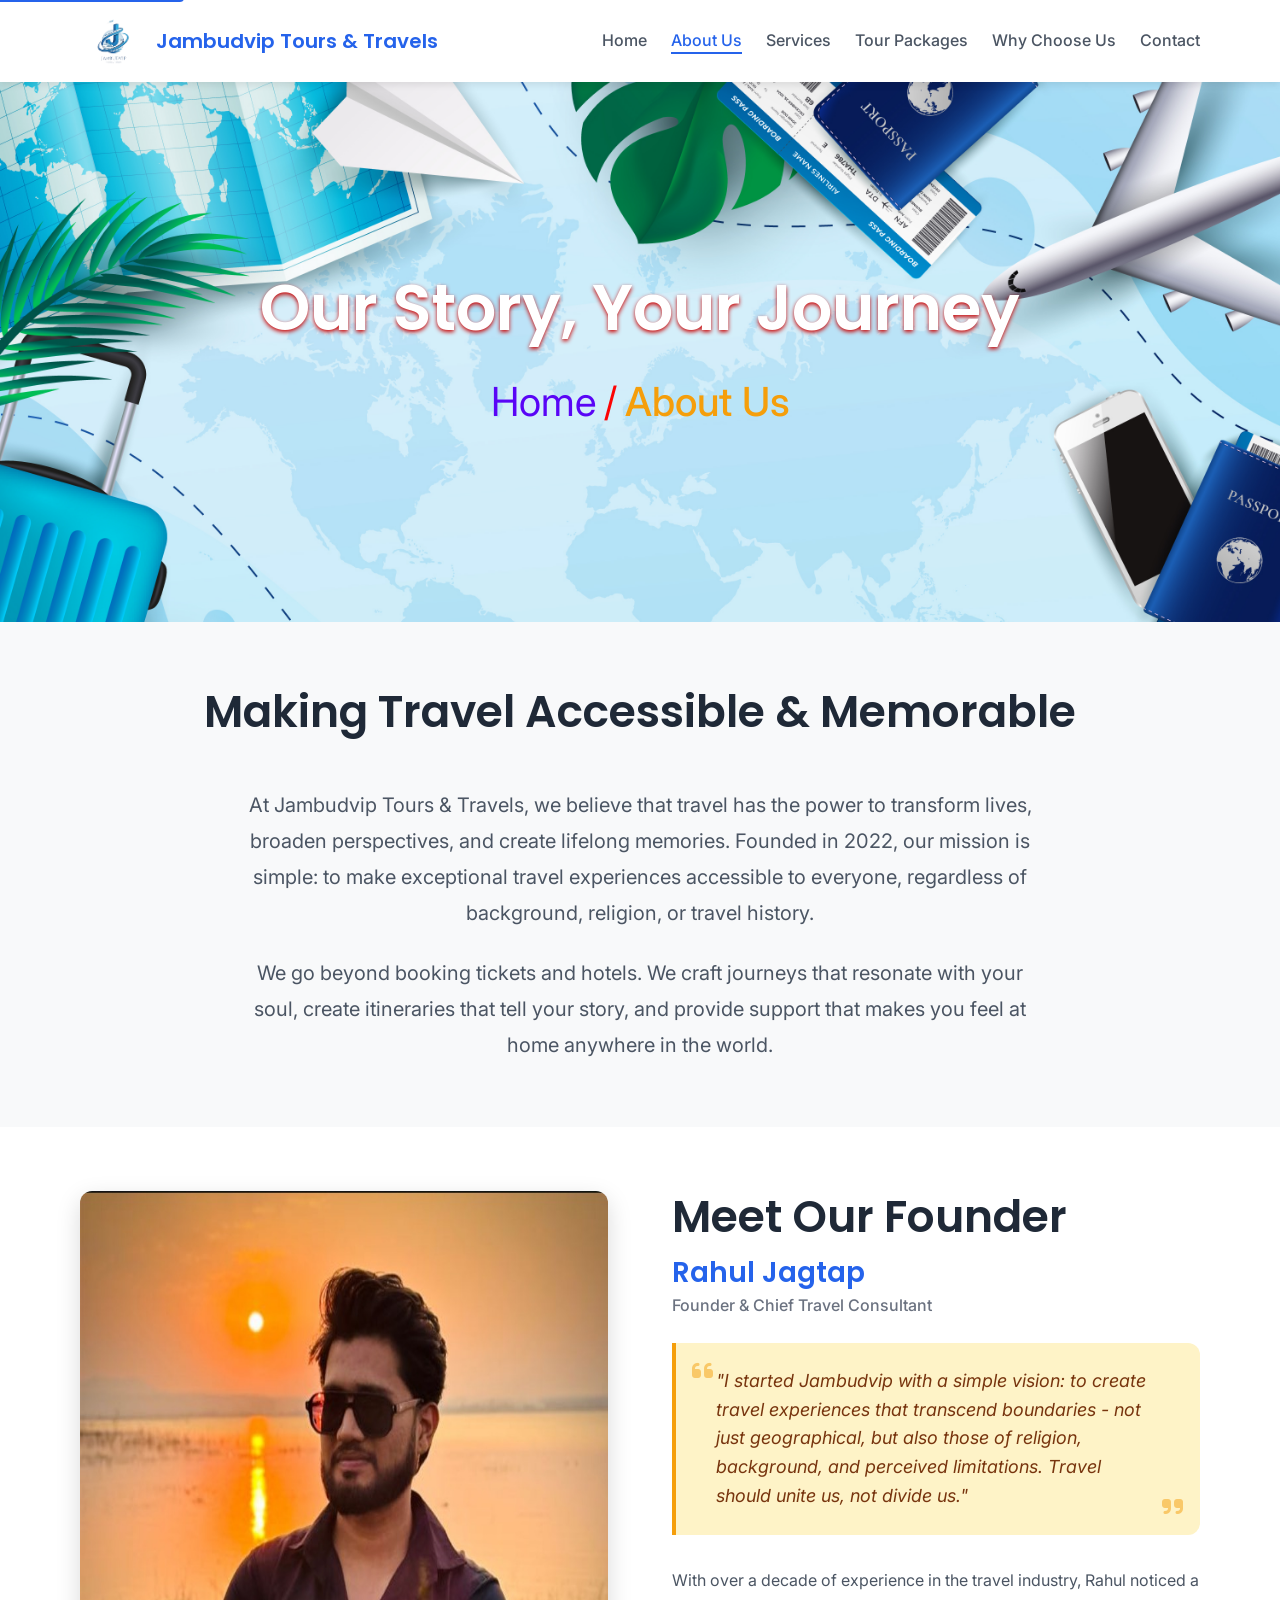
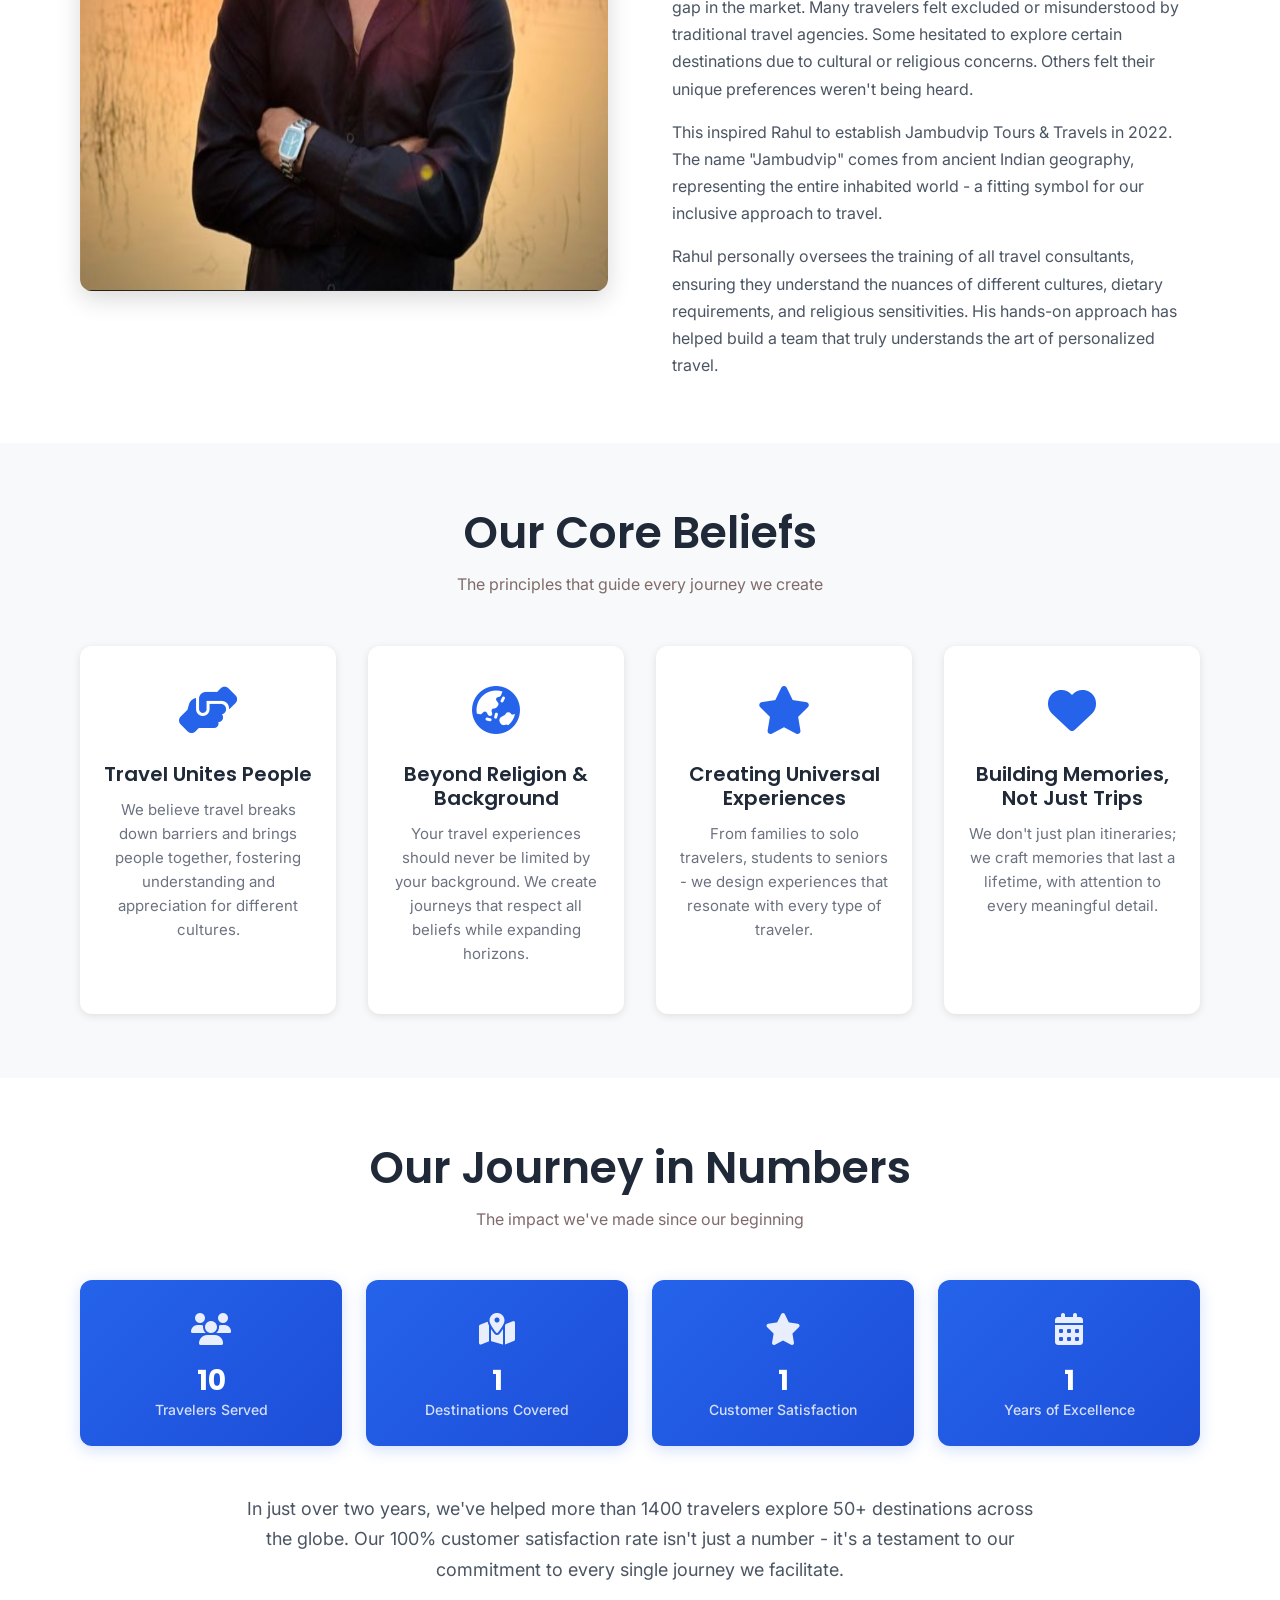
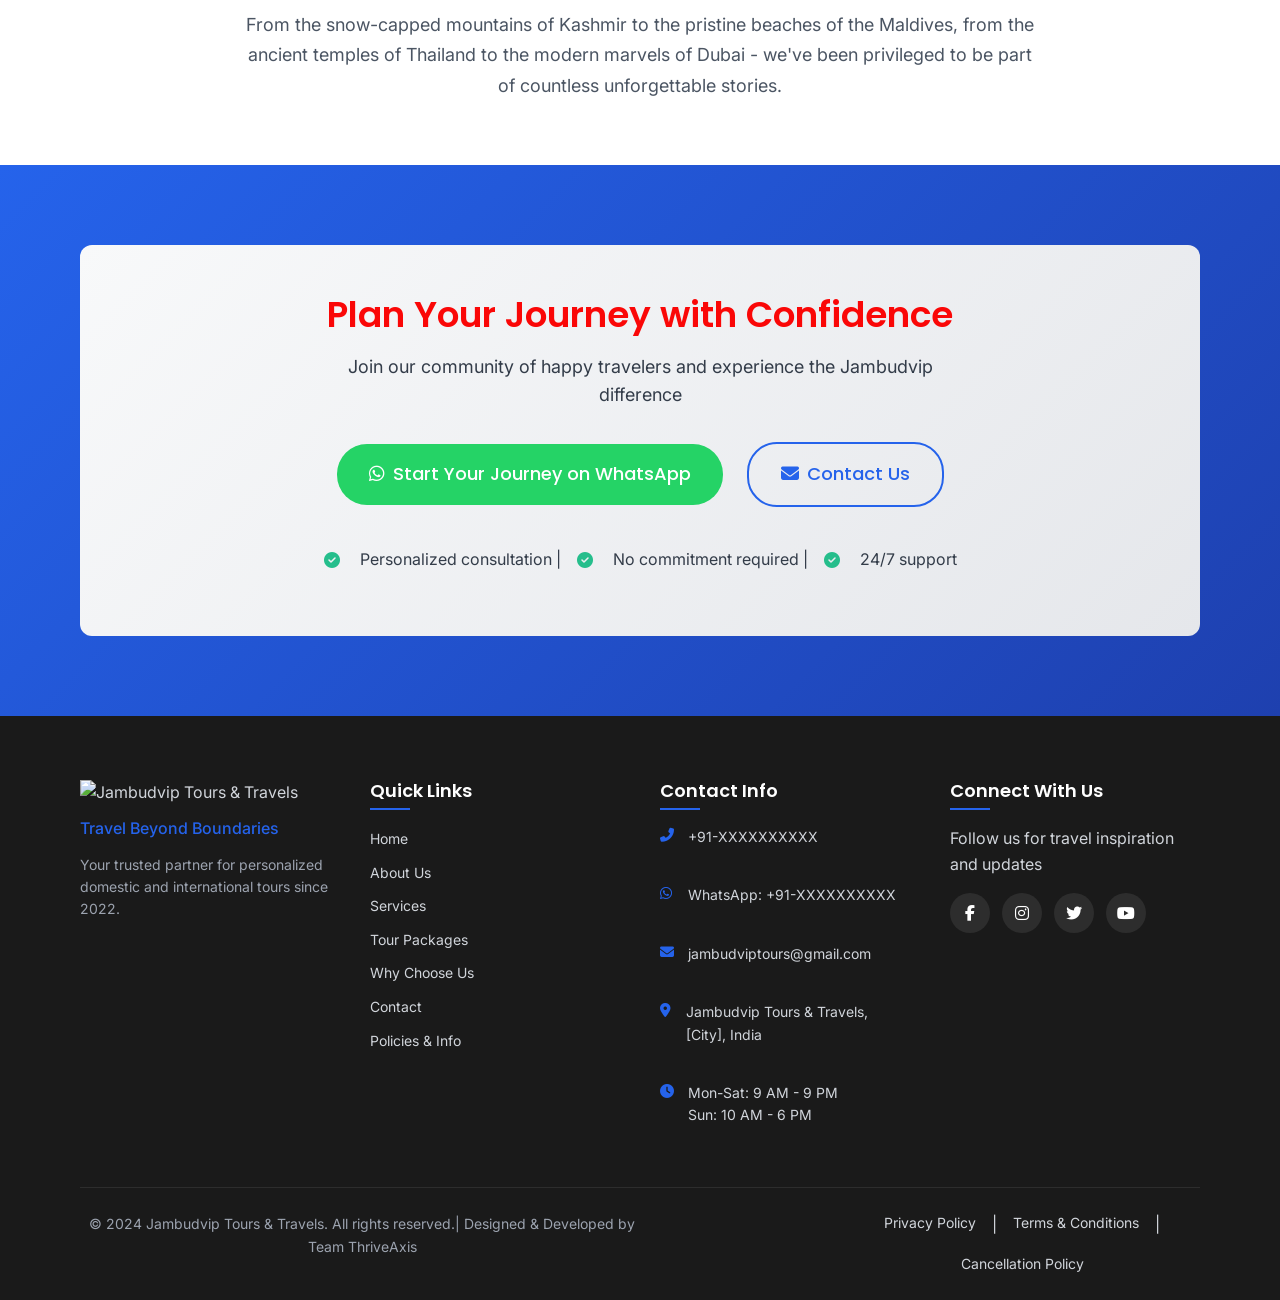
==== about.html @ f3b2ef63 "initial commit" ====
<!DOCTYPE html>
<html lang="en">
<head>
    <meta charset="UTF-8">
    <meta name="viewport" content="width=device-width, initial-scale=1.0">
    <title>About Us | Jambudvip Tours & Travels - Our Story, Your Journey</title>
    <meta name="description" content="Discover our journey since 2022. Founded by Rahul Jagtap with a vision for inclusive travel that goes beyond religion and background. 1400+ happy travelers served.">
    
    <!-- Favicon using your logo -->
    <link rel="icon" type="image/png" href="assets/jb logo bg removed.png">
    <link rel="apple-touch-icon" href="assets/jb logo bg removed.png">
    <meta name="theme-color" content="#2563EB">


    <!-- Google Fonts -->
    <link rel="preconnect" href="https://fonts.googleapis.com">
    <link rel="preconnect" href="https://fonts.gstatic.com" crossorigin>
    <link href="https://fonts.googleapis.com/css2?family=Poppins:wght@400;500;600;700&family=Inter:wght@300;400;500&display=swap" rel="stylesheet">
    
    <!-- Font Awesome Icons -->
    <link rel="stylesheet" href="https://cdnjs.cloudflare.com/ajax/libs/font-awesome/6.4.0/css/all.min.css">
    
    <!-- CSS Files -->
    <link rel="stylesheet" href="css/main.css">
    <link rel="stylesheet" href="css/responsive.css">
    
    <!-- Schema Markup -->
    <script type="application/ld+json">
    {
        "@context": "https://schema.org",
        "@type": "AboutPage",
        "name": "About Jambudvip Tours & Travels",
        "description": "Our story of creating inclusive travel experiences since 2022",
        "publisher": {
            "@type": "TravelAgency",
            "name": "Jambudvip Tours & Travels",
            "founder": {
                "@type": "Person",
                "name": "Rahul Jagtap"
            },
            "foundingDate": "2022",
            "numberOfEmployees": {
                "@type": "QuantitativeValue",
                "value": "10"
            }
        }
    }
    </script>
</head>
<body>
    <!-- Skip to Content for Accessibility -->
    <a href="#main-content" class="skip-link">Skip to main content</a>
    
    <!-- Sticky WhatsApp Button (Mobile Only) -->
    <a href="https://wa.me/91462 86094?text=Hi%2C%20I%20want%20to%20plan%20a%20tour" 
       class="sticky-whatsapp-btn" 
       target="_blank" 
       aria-label="Contact us on WhatsApp">
        <i class="fab fa-whatsapp"></i>
    </a>
    
    <!-- Header Component -->
    <header class="main-header" id="main-header">
        <div class="container">
            <div class="header-content">
                <!-- Logo -->
                <div class="logo">
                    <a href="index.html" aria-label="Jambudvip Tours & Travels Home">
                        <img src="assets/jb logo bg removed.png" 
                       alt="Jambudvip Tours & Travels"
                       class="logo-img">
                       <h1 class="logo-text">Jambudvip Tours & Travels</h1>
                    </a>
                </div>
                
                <!-- Desktop Navigation -->
                <nav class="desktop-nav" aria-label="Main Navigation">
                    <ul class="nav-list">
                        <li><a href="index.html">Home</a></li>
                        <li><a href="about.html" class="active">About Us</a></li>
                        <li><a href="services.html">Services</a></li>
                        <li><a href="packages.html">Tour Packages</a></li>
                        <li><a href="why-us.html">Why Choose Us</a></li>
                        <li><a href="contact.html">Contact</a></li>
                    </ul>
                </nav>
                
                <!-- Mobile Menu Button -->
                <button class="mobile-menu-btn" id="mobileMenuBtn" aria-label="Toggle mobile menu" aria-expanded="false">
                    <span class="menu-icon"></span>
                    <span class="menu-icon"></span>
                    <span class="menu-icon"></span>
                </button>
            </div>
        </div>
        
        <!-- Mobile Navigation Menu -->
        <nav class="mobile-nav" id="mobileNav" aria-label="Mobile Navigation">
            <ul class="mobile-nav-list">
                <li><a href="index.html">Home</a></li>
                <li><a href="about.html" class="active">About Us</a></li>
                <li><a href="services.html">Services</a></li>
                <li><a href="packages.html">Tour Packages</a></li>
                <li><a href="why-us.html">Why Choose Us</a></li>
                <li><a href="contact.html">Contact</a></li>
                <li><a href="policies.html">Policies</a></li>
            </ul>
        </nav>
    </header>

    <main id="main-content">
        <!-- 1. Hero Banner -->
        <section class="page-hero" aria-labelledby="page-hero-heading">
            <div class="hero-background">
                <img src="assets/6345959.jpg" 
                     alt="Travel planning scene with map, passport, coffee, and hands" 
                     loading="lazy">
                <div class="hero-overlay"></div>
            </div>
            <div class="container">
                <div class="page-hero-content">
                    <h1 id="page-hero-heading" class="page-hero-heading">Our Story, Your Journey</h1>
                    
                    <!-- Breadcrumb Navigation -->
                    <nav class="breadcrumb" aria-label="Breadcrumb">
                        <ol class="breadcrumb-list">
                            <li class="breadcrumb-item">
                                <a href="index.html">Home</a>
                            </li>
                            <li class="breadcrumb-item" aria-current="page">
                                About Us
                            </li>
                        </ol>
                    </nav>
                </div>
            </div>
        </section>

        <!-- 2. Brand Introduction -->
        <section class="brand-intro" aria-labelledby="brand-intro-heading">
            <div class="container">
                <div class="section-header">
                    <h2 id="brand-intro-heading" class="section-title">Making Travel Accessible & Memorable</h2>
                </div>
                
                <div class="brand-intro-content">
                    <p class="intro-text">
                        At Jambudvip Tours & Travels, we believe that travel has the power to transform lives, 
                        broaden perspectives, and create lifelong memories. Founded in 2022, our mission is simple: 
                        to make exceptional travel experiences accessible to everyone, regardless of background, 
                        religion, or travel history.
                    </p>
                    
                    <p class="intro-text">
                        We go beyond booking tickets and hotels. We craft journeys that resonate with your 
                        soul, create itineraries that tell your story, and provide support that makes you 
                        feel at home anywhere in the world.
                    </p>
                </div>
            </div>
        </section>

        <!-- 3. Founder Story -->
        <section class="founder-story" aria-labelledby="founder-heading">
            <div class="container">
                <div class="founder-content">
                    <div class="founder-image">
                        <img src="assets/founder.jpeg" 
                             alt="Rahul Jagtap, Founder of Jambudvip Tours & Travels" 
                             loading="lazy">
                    </div>
                    
                    <div class="founder-details">
                        <h2 id="founder-heading" class="section-title">Meet Our Founder</h2>
                        <h3 class="founder-name">Rahul Jagtap</h3>
                        <p class="founder-role">Founder & Chief Travel Consultant</p>
                        
                        <div class="founder-quote">
                            <i class="fas fa-quote-left quote-icon"></i>
                            <blockquote class="quote-text">
                                "I started Jambudvip with a simple vision: to create travel experiences that 
                                transcend boundaries - not just geographical, but also those of religion, 
                                background, and perceived limitations. Travel should unite us, not divide us."
                            </blockquote>
                            <i class="fas fa-quote-right quote-icon"></i>
                        </div>
                        
                        <div class="founder-bio">
                            <p>
                                With over a decade of experience in the travel industry, Rahul noticed a gap 
                                in the market. Many travelers felt excluded or misunderstood by traditional 
                                travel agencies. Some hesitated to explore certain destinations due to cultural 
                                or religious concerns. Others felt their unique preferences weren't being heard.
                            </p>
                            
                            <p>
                                This inspired Rahul to establish Jambudvip Tours & Travels in 2022. The name 
                                "Jambudvip" comes from ancient Indian geography, representing the entire 
                                inhabited world - a fitting symbol for our inclusive approach to travel.
                            </p>
                            
                            <p>
                                Rahul personally oversees the training of all travel consultants, ensuring 
                                they understand the nuances of different cultures, dietary requirements, 
                                and religious sensitivities. His hands-on approach has helped build a team 
                                that truly understands the art of personalized travel.
                            </p>
                        </div>
                    </div>
                </div>
            </div>
        </section>

        <!-- 4. Our Belief -->
        <section class="our-belief" aria-labelledby="belief-heading">
            <div class="container">
                <div class="section-header">
                    <h2 id="belief-heading" class="section-title">Our Core Beliefs</h2>
                    <p class="section-subtitle">The principles that guide every journey we create</p>
                </div>
                
                <div class="belief-grid">
                    <!-- Belief 1 -->
                    <div class="belief-card">
                        <div class="belief-icon">
                            <i class="fas fa-hands-helping"></i>
                        </div>
                        <h3 class="belief-title">Travel Unites People</h3>
                        <p class="belief-desc">
                            We believe travel breaks down barriers and brings people together, 
                            fostering understanding and appreciation for different cultures.
                        </p>
                    </div>
                    
                    <!-- Belief 2 -->
                    <div class="belief-card">
                        <div class="belief-icon">
                            <i class="fas fa-globe-asia"></i>
                        </div>
                        <h3 class="belief-title">Beyond Religion & Background</h3>
                        <p class="belief-desc">
                            Your travel experiences should never be limited by your background. 
                            We create journeys that respect all beliefs while expanding horizons.
                        </p>
                    </div>
                    
                    <!-- Belief 3 -->
                    <div class="belief-card">
                        <div class="belief-icon">
                            <i class="fas fa-star"></i>
                        </div>
                        <h3 class="belief-title">Creating Universal Experiences</h3>
                        <p class="belief-desc">
                            From families to solo travelers, students to seniors - we design 
                            experiences that resonate with every type of traveler.
                        </p>
                    </div>
                    
                    <!-- Belief 4 -->
                    <div class="belief-card">
                        <div class="belief-icon">
                            <i class="fas fa-heart"></i>
                        </div>
                        <h3 class="belief-title">Building Memories, Not Just Trips</h3>
                        <p class="belief-desc">
                            We don't just plan itineraries; we craft memories that last a lifetime, 
                            with attention to every meaningful detail.
                        </p>
                    </div>
                </div>
            </div>
        </section>

        <!-- 5. Our Experience -->
        <section class="our-experience" aria-labelledby="experience-heading">
            <div class="container">
                <div class="section-header">
                    <h2 id="experience-heading" class="section-title">Our Journey in Numbers</h2>
                    <p class="section-subtitle">The impact we've made since our beginning</p>
                </div>
                
                <div class="experience-stats">
                    <!-- Stat 1 -->
                    <div class="stat-card">
                        <div class="stat-icon">
                            <i class="fas fa-users"></i>
                        </div>
                        <div class="stat-content">
                            <div class="stat-number" data-target="1400">0</div>
                            <div class="stat-label">Travelers Served</div>
                        </div>
                    </div>
                    
                    <!-- Stat 2 -->
                    <div class="stat-card">
                        <div class="stat-icon">
                            <i class="fas fa-map-marked-alt"></i>
                        </div>
                        <div class="stat-content">
                            <div class="stat-number" data-target="50">0</div>
                            <div class="stat-label">Destinations Covered</div>
                        </div>
                    </div>
                    
                    <!-- Stat 3 -->
                    <div class="stat-card">
                        <div class="stat-icon">
                            <i class="fas fa-star"></i>
                        </div>
                        <div class="stat-content">
                            <div class="stat-number" data-target="100">0</div>
                            <div class="stat-label">Customer Satisfaction</div>
                        </div>
                    </div>
                    
                    <!-- Stat 4 -->
                    <div class="stat-card">
                        <div class="stat-icon">
                            <i class="fas fa-calendar-alt"></i>
                        </div>
                        <div class="stat-content">
                            <div class="stat-number" data-target="4">0</div>
                            <div class="stat-label">Years of Excellence</div>
                        </div>
                    </div>
                </div>
                
                <div class="experience-details">
                    <p>
                        In just over two years, we've helped more than 1400 travelers explore 50+ destinations 
                        across the globe. Our 100% customer satisfaction rate isn't just a number - it's a 
                        testament to our commitment to every single journey we facilitate.
                    </p>
                    
                    <p>
                        From the snow-capped mountains of Kashmir to the pristine beaches of the Maldives, 
                        from the ancient temples of Thailand to the modern marvels of Dubai - we've been 
                        privileged to be part of countless unforgettable stories.
                    </p>
                </div>
            </div>
        </section>

        <!-- 6. CTA Section -->
        <section class="about-cta" aria-labelledby="cta-heading">
            <div class="container">
                <div class="cta-content">
                    <h2 id="cta-heading" class="cta-title">Plan Your Journey with Confidence</h2>
                    <p class="cta-subtitle">
                        Join our community of happy travelers and experience the Jambudvip difference
                    </p>
                    
                    <div class="cta-actions">
                        <a href="https://wa.me/91462 86094?text=Hi%2C%20I%20read%20your%20story%20and%20want%20to%20plan%20a%20journey%20with%20you" 
                           class="btn btn-primary btn-whatsapp btn-large" 
                           target="_blank">
                            <i class="fab fa-whatsapp"></i> Start Your Journey on WhatsApp
                        </a>
                        
                        <a href="contact.html" class="btn btn-secondary btn-large">
                            <i class="fas fa-envelope"></i> Contact Us
                        </a>
                    </div>
                    
                    <p class="cta-note">
                        <i class="fas fa-check-circle"></i> Personalized consultation | 
                        <i class="fas fa-check-circle"></i> No commitment required | 
                        <i class="fas fa-check-circle"></i> 24/7 support
                    </p>
                </div>
            </div>
        </section>
    </main>

    <!-- Footer Component -->
    <footer class="main-footer" aria-label="Site footer">
        <div class="container">
            <div class="footer-content">
                <!-- Column 1: Logo & Tagline -->
               <div class="footer-col footer-about">
                    <img src="assets/Group 491.png" 
                    alt="Jambudvip Tours & Travels" 
                    class="footer-logo-img">
                    <p class="footer-tagline">Travel Beyond Boundaries</p>
                    <p class="footer-desc">Your trusted partner for personalized domestic and international tours since 2022.</p>
                </div>
                
                <!-- Column 2: Quick Links -->
                <div class="footer-col footer-links">
                    <h3 class="footer-heading">Quick Links</h3>
                    <ul class="footer-nav">
                        <li><a href="index.html">Home</a></li>
                        <li><a href="about.html">About Us</a></li>
                        <li><a href="services.html">Services</a></li>
                        <li><a href="packages.html">Tour Packages</a></li>
                        <li><a href="why-us.html">Why Choose Us</a></li>
                        <li><a href="contact.html">Contact</a></li>
                        <li><a href="policies.html">Policies & Info</a></li>
                    </ul>
                </div>
                
                <!-- Column 3: Contact Info -->
                <div class="footer-col footer-contact">
                    <h3 class="footer-heading">Contact Info</h3>
                    <ul class="contact-info">
                        <li>
                            <i class="fas fa-phone-alt contact-icon"></i>
                            <a href="tel:+91-XXXXXXXXXX">+91-XXXXXXXXXX</a>
                        </li>
                        <li>
                            <i class="fab fa-whatsapp contact-icon"></i>
                            <a href="https://wa.me/91462 86094" target="_blank">WhatsApp: +91-XXXXXXXXXX</a>
                        </li>
                        <li>
                            <i class="fas fa-envelope contact-icon"></i>
                            <a href="mailto:jambudviptours@gmail.com">jambudviptours@gmail.com</a>
                        </li>
                        <li>
                            <i class="fas fa-map-marker-alt contact-icon"></i>
                            <span>Jambudvip Tours & Travels, [City], India</span>
                        </li>
                        <li>
                            <i class="fas fa-clock contact-icon"></i>
                            <span>Mon-Sat: 9 AM - 9 PM<br>Sun: 10 AM - 6 PM</span>
                        </li>
                    </ul>
                </div>
                
                <!-- Column 4: Social Media -->
                <div class="footer-col footer-social">
                    <h3 class="footer-heading">Connect With Us</h3>
                    <p class="social-desc">Follow us for travel inspiration and updates</p>
                    <div class="social-icons">
                        <a href="#" class="social-icon" aria-label="Facebook">
                            <i class="fab fa-facebook-f"></i>
                        </a>
                        <a href="#" class="social-icon" aria-label="Instagram">
                            <i class="fab fa-instagram"></i>
                        </a>
                        <a href="#" class="social-icon" aria-label="Twitter">
                            <i class="fab fa-twitter"></i>
                        </a>
                        <a href="#" class="social-icon" aria-label="YouTube">
                            <i class="fab fa-youtube"></i>
                        </a>
                    </div>
                </div>
            </div>
            
            <div class="footer-bottom">
                <div class="footer-bottom-content">
                    <p class="copyright">&copy; 2024 Jambudvip Tours & Travels. All rights reserved.| Designed & Developed by Team ThriveAxis</p>
                    <div class="footer-legal">
                        <a href="policies.html">Privacy Policy</a> | 
                        <a href="policies.html">Terms & Conditions</a> | 
                        <a href="policies.html">Cancellation Policy</a>
                    </div>
                </div>
            </div>
        </div>
    </footer>

    <!-- JavaScript Files -->
    <script src="js/components.js"></script>
    <script src="js/main.js"></script>
    
    <!-- Inline JavaScript for About Page Specific Features -->
    <script>
        // Animated Counter for Experience Section
        document.addEventListener('DOMContentLoaded', function() {
            // Initialize counters
            const counters = document.querySelectorAll('.stat-number');
            const speed = 200; // Lower is faster
            
            const animateCounter = (counter) => {
                const target = parseInt(counter.getAttribute('data-target'));
                const count = +counter.innerText;
                const increment = target / speed;
                
                if (count < target) {
                    counter.innerText = Math.ceil(count + increment);
                    setTimeout(() => animateCounter(counter), 10);
                } else {
                    // Add plus sign for certain counters
                    if (counter.getAttribute('data-target') === '1400' || 
                        counter.getAttribute('data-target') === '50') {
                        counter.innerText = target + '+';
                    } else if (counter.getAttribute('data-target') === '100') {
                        counter.innerText = target + '%';
                    } else if (counter.getAttribute('data-target') === '2') {
                        counter.innerText = target + '+';
                    }
                }
            };
            
            // Intersection Observer for counter animation
            const observer = new IntersectionObserver((entries) => {
                entries.forEach(entry => {
                    if (entry.isIntersecting) {
                        counters.forEach(counter => {
                            animateCounter(counter);
                        });
                        observer.disconnect(); // Stop observing after animation
                    }
                });
            }, { threshold: 0.5 });
            
            // Observe the experience section
            const experienceSection = document.querySelector('.our-experience');
            if (experienceSection) {
                observer.observe(experienceSection);
            }
            
            // Mobile Menu Toggle (same as index.html)
            const mobileMenuBtn = document.getElementById('mobileMenuBtn');
            const mobileNav = document.getElementById('mobileNav');
            const header = document.getElementById('main-header');
            
            if (mobileMenuBtn && mobileNav) {
                mobileMenuBtn.addEventListener('click', function() {
                    const isExpanded = this.getAttribute('aria-expanded') === 'true';
                    this.setAttribute('aria-expanded', !isExpanded);
                    mobileNav.classList.toggle('active');
                    document.body.classList.toggle('no-scroll');
                });
                
                // Close menu when clicking outside
                document.addEventListener('click', function(event) {
                    if (!header.contains(event.target) && mobileNav.classList.contains('active')) {
                        mobileNav.classList.remove('active');
                        mobileMenuBtn.setAttribute('aria-expanded', 'false');
                        document.body.classList.remove('no-scroll');
                    }
                });
            }
            
            // Newsletter Form Submission
            const newsletterForm = document.getElementById('newsletterForm');
            if (newsletterForm) {
                newsletterForm.addEventListener('submit', function(e) {
                    e.preventDefault();
                    const email = this.querySelector('input[type="email"]').value;
                    
                    // In a real implementation, you would send this to your server
                    alert(`Thank you for subscribing with ${email}! We'll send you our best travel deals.`);
                    this.reset();
                });
            }
            
            // Smooth scroll for anchor links within page
            document.querySelectorAll('a[href^="#"]').forEach(anchor => {
                anchor.addEventListener('click', function(e) {
                    e.preventDefault();
                    
                    const targetId = this.getAttribute('href');
                    if (targetId === '#') return;
                    
                    const targetElement = document.querySelector(targetId);
                    if (targetElement) {
                        const headerHeight = document.querySelector('#main-header').offsetHeight;
                        const targetPosition = targetElement.getBoundingClientRect().top + window.pageYOffset - headerHeight;
                        
                        window.scrollTo({
                            top: targetPosition,
                            behavior: 'smooth'
                        });
                    }
                });
            });
        });
    </script>
</body>
</html>
---- css/main.css ----
/* CSS Reset and Base Styles */
* {
    margin: 0;
    padding: 0;
    box-sizing: border-box;
}

html {
    scroll-behavior: smooth;
}

body {
    font-family: 'Inter', sans-serif;
    font-size: 16px;
    line-height: 1.6;
    color: #1F2937;
    background-color: #FFFFFF;
    overflow-x: hidden;
}

/* Typography */
h1, h2, h3, h4, h5, h6 {
    font-family: 'Poppins', sans-serif;
    font-weight: 600;
    line-height: 1.2;
    margin-bottom: 1rem;
}

p {
    margin-bottom: 1rem;
}

a {
    text-decoration: none;
    color: inherit;
    transition: color 0.3s ease;
}

ul {
    list-style: none;
}

/* Container */
.container {
    width: 100%;
    max-width: 1200px;
    margin: 0 auto;
    padding: 0 16px;
}

/* Skip Link for Accessibility */
.skip-link {
    position: absolute;
    top: -40px;
    left: 0;
    background: #2563EB;
    color: white;
    padding: 8px 16px;
    z-index: 1001;
    text-decoration: none;
    border-radius: 0 0 4px 0;
}

.skip-link:focus {
    top: 0;
}

/* Button Styles */
.btn {
    display: inline-flex;
    align-items: center;
    justify-content: center;
    gap: 8px;
    padding: 14px 28px;
    border-radius: 24px;
    font-family: 'Poppins', sans-serif;
    font-weight: 500;
    font-size: 16px;
    border: none;
    cursor: pointer;
    transition: all 0.3s ease;
    text-align: center;
    min-height: 48px;
}

.btn-primary {
    background-color: #10B981;
    color: white;
}

.btn-primary:hover {
    background-color: #0DA271;
    transform: translateY(-2px);
    box-shadow: 0 4px 12px rgba(16, 185, 129, 0.3);
}

.btn-secondary {
    background-color: transparent;
    color: #2563EB;
    border: 2px solid #2563EB;
}

.btn-secondary:hover {
    background-color: #2563EB;
    color: white;
    transform: translateY(-2px);
}

.btn-whatsapp {
    background-color: #25D366;
}

.btn-whatsapp:hover {
    background-color: hsl(142, 71%, 39%);
}

.btn-call {
    border-color: #2563EB;
    color: hsl(142, 71%, 39%);
}

.btn-call:hover {
    background-color: hsl(142, 71%, 39%);;
    color: white;
}

.btn-small {
    padding: 10px 20px;
    min-height: 40px;
    font-size: 14px;
}

/* Header Styles */
.main-header {
    background-color: white;
    box-shadow: 0 2px 8px rgba(0, 0, 0, 0.1);
    position: sticky;
    top: 0;
    z-index: 1000;
}

.header-content {
    display: flex;
    justify-content: space-between;
    align-items: center;
    padding: 16px 0;
}

.logo-text {
    font-size: 20px;
    color: #2563EB;
    margin-bottom: 4px;
}

.logo-tagline {
    font-size: 12px;
    color: #6B7280;
}

.desktop-nav .nav-list {
    display: flex;
    gap: 24px;
}

.desktop-nav a {
    font-weight: 500;
    color: #4B5563;
    position: relative;
    padding: 4px 0;
}

.desktop-nav a:hover,
.desktop-nav a.active {
    color: #2563EB;
}

.desktop-nav a.active::after {
    content: '';
    position: absolute;
    bottom: 0;
    left: 0;
    width: 100%;
    height: 2px;
    background-color: #2563EB;
}

.mobile-menu-btn {
    display: none;
    background: none;
    border: none;
    cursor: pointer;
    width: 30px;
    height: 24px;
    position: relative;
}

.menu-icon {
    display: block;
    width: 100%;
    height: 3px;
    background-color: #2563EB;
    margin: 5px 0;
    transition: transform 0.3s ease;
}

.mobile-nav {
    display: none;
    background-color: white;
    box-shadow: 0 4px 12px rgba(0, 0, 0, 0.1);
}

.mobile-nav.active {
    display: block;
}

.mobile-nav-list {
    padding: 16px 0;
}

.mobile-nav-list li {
    border-bottom: 1px solid #E5E7EB;
}

.mobile-nav-list a {
    display: block;
    padding: 12px 16px;
    font-weight: 500;
}

.mobile-nav-list a:hover,
.mobile-nav-list a.active {
    background-color: #F3F4F6;
    color: #2563EB;
}

/* Hero Section */
.hero-section {
    position: relative;
    height: 100vh;
    min-height: 600px;
    display: flex;
    align-items: center;
    overflow: hidden;
}

.hero-background {
    position: absolute;
    top: 0;
    left: 0;
    width: 100%;
    height: 100%;
    z-index: -2;
}

.hero-background img {
    width: 1600px;
    height: 100%;
    object-fit: cover;
}

.hero-overlay {
    position: absolute;
    top: 0;
    left: 0;
    width: 100%;
    height: 100%;
    background: linear-gradient(to bottom, rgba(0,0,0,0.2), rgba(0,0,0,0.4));
    z-index: -1;
}

.hero-content {
    color: rgb(5, 86, 249);
    text-align: center;
    max-width: 800px;
    margin: 0 auto;
}

.hero-heading {
    font-size: 52px;
    margin-bottom: 16px;
    text-shadow: 0 2px 4px rgba(0, 0, 0, 0.3);
}

.hero-subheading {
    font-size: 18px;
    margin-bottom: 32px;
    opacity: 0.9;
}

.hero-cta-stack {
    display: flex;
    flex-direction: column;
    gap: 16px;
    align-items: center;
}

/* Trust Strip */
.trust-strip {
    background-color: rgb(234, 189, 189);
    padding: 16px 0;
    box-shadow: 0 2px 8px rgba(0, 0, 0, 0.1);
    z-index: 999;
    position: relative;
}

.trust-strip.sticky {
    position: sticky;
    top: 76px; /* Header height */
}

.trust-strip-content {
    display: flex;
    justify-content: space-around;
    flex-wrap: wrap;
    gap: 16px;
}

.trust-item {
    display: flex;
    align-items: center;
    gap: 12px;
    min-width: 150px;
}

.trust-icon {
    font-size: 24px;
    color: #2563EB;
}

.trust-text {
    display: flex;
    flex-direction: column;
}

.trust-number {
    font-family: 'Poppins', sans-serif;
    font-weight: 600;
    font-size: 18px;
    color: #1F2937;
}

.trust-label {
    font-size: 14px;
    color: #6B7280;
}

/* Who We Help Section */
.who-we-help {
    padding: 64px 0;
    background-color: #F8F9FA;
}

.section-header {
    text-align: center;
    margin-bottom: 48px;
}

.section-title {
    font-size: 36px;
    color: #1F2937;
    margin-bottom: 12px;
}

.section-subtitle {
    color: #806b6b;
    max-width: 600px;
    margin: 0 auto;
}

.help-cards-grid {
    display: grid;
    grid-template-columns: 1fr;
    gap: 24px;
}

.help-card {
    background-color: white;
    border-radius: 12px;
    overflow: hidden;
    box-shadow: 0 2px 8px rgba(0, 0, 0, 0.1);
    transition: transform 0.3s ease, box-shadow 0.3s ease;
}

.help-card:hover {
    transform: translateY(-8px);
    box-shadow: 0 8px 24px rgba(0, 0, 0, 0.15);
}

.help-card-image {
    height: 200px;
    overflow: hidden;
}

.help-card-image img {
    width: 100%;
    height: 100%;
    object-fit: cover;
    transition: transform 0.5s ease;
}

.help-card:hover .help-card-image img {
    transform: scale(1.05);
}

.help-card-content {
    padding: 24px;
}

.help-card-title {
    font-size: 20px;
    margin-bottom: 8px;
    color: #1F2937;
}

.help-card-desc {
    color: #6B7280;
    font-size: 14px;
    line-height: 1.5;
}

/* Services Snapshot */
.services-snapshot {
    padding: 64px 0;
}

.services-grid {
    display: grid;
    grid-template-columns: repeat(2, 1fr);
    gap: 24px;
}

.service-card {
    background-color: white;
    border-radius: 12px;
    padding: 32px 24px;
    text-align: center;
    box-shadow: 0 2px 8px rgba(0, 0, 0, 0.1);
    transition: transform 0.3s ease, box-shadow 0.3s ease;
    border: 2px solid transparent;
}

.service-card:hover {
    transform: translateY(-4px);
    box-shadow: 0 8px 24px rgba(0, 0, 0, 0.15);
    border-color: #2563EB;
}

.service-icon {
    font-size: 48px;
    color: #2563EB;
    margin-bottom: 16px;
    height: 64px;
    display: flex;
    align-items: center;
    justify-content: center;
}

.service-title {
    font-size: 18px;
    margin-bottom: 8px;
    color: #1F2937;
}

.service-desc {
    color: #6B7280;
    font-size: 14px;
}

/* Why Travelers Trust Us */
.why-trust-us {
    padding: 64px 0;
    background-color: #F8F9FA;
}

.trust-content {
    display: flex;
    flex-direction: column;
    gap: 48px;
}

.trust-image {
    border-radius: 12px;
    overflow: hidden;
    box-shadow: 0 4px 16px rgba(0, 0, 0, 0.1);
}

.trust-image img {
    width: 100%;
    height: auto;
    display: block;
}

.trust-list {
    display: flex;
    flex-direction: column;
    gap: 24px;
}

.trust-list-item {
    display: flex;
    gap: 16px;
}

.trust-check {
    font-size: 24px;
    color: #10B981;
    flex-shrink: 0;
    margin-top: 4px;
}

.trust-item-content h3 {
    font-size: 18px;
    margin-bottom: 4px;
    color: #1F2937;
}

.trust-item-content p {
    color: #6B7280;
    font-size: 14px;
    margin-bottom: 0;
}

/* Booking Process */
.booking-process {
    padding: 64px 0;
}

.process-steps {
    display: flex;
    flex-direction: column;
    gap: 48px;
    position: relative;
    margin-bottom: 48px;
}

.process-step {
    position: relative;
    text-align: center;
    padding: 0 16px;
}

.step-number {
    width: 40px;
    height: 40px;
    background-color: #2563EB;
    color: white;
    border-radius: 50%;
    display: flex;
    align-items: center;
    justify-content: center;
    font-family: 'Poppins', sans-serif;
    font-weight: 600;
    font-size: 18px;
    margin: 0 auto 16px;
}

.step-icon {
    font-size: 48px;
    color: #2563EB;
    margin-bottom: 16px;
    height: 64px;
}

.step-title {
    font-size: 20px;
    margin-bottom: 8px;
    color: #1F2937;
}

.step-desc {
    color: #6B7280;
    max-width: 300px;
    margin: 0 auto;
}

.process-connector {
    display: none;
}

.process-cta {
    text-align: center;
}

/* Featured Tours */
.featured-tours {
    padding: 64px 0;
    background-color: #F8F9FA;
}


.tours-carousel {
    position: relative;
    margin-bottom: 48px;
}

.carousel-track-container {
    overflow: hidden;
    margin: 0 40px;
}

.carousel-track {
    display: flex;
    transition: transform 0.5s ease;
}

.tour-card {
    flex: 0 0 100%;
    background-color: white;
    border-radius: 12px;
    overflow: hidden;
    box-shadow: 0 2px 8px rgba(0, 0, 0, 0.1);
    margin: 0 8px;
}

.tour-image {
    height: 200px;
    overflow: hidden;
}

.tour-image img {
    width: 100%;
    height: 100%;
    object-fit: cover;
    transition: transform 0.5s ease;
}

.tour-card:hover .tour-image img {
    transform: scale(1.05);
}

.tour-content {
    padding: 24px;
}

.tour-title {
    font-size: 20px;
    color: #1F2937;
    margin-bottom: 8px;
}

.tour-duration {
    color: #6B7280;
    font-size: 14px;
    margin-bottom: 12px;
}

.tour-price {
    margin-bottom: 16px;
}

.price-label {
    display: block;
    font-size: 12px;
    color: #9CA3AF;
    text-transform: uppercase;
    margin-bottom: 4px;
}

.price-amount {
    font-family: 'Poppins', sans-serif;
    font-size: 24px;
    font-weight: 600;
    color: #2563EB;
}

.price-note {
    display: block;
    font-size: 12px;
    color: #6B7280;
}

.carousel-btn {
    position: absolute;
    top: 50%;
    transform: translateY(-50%);
    width: 40px;
    height: 40px;
    border-radius: 50%;
    background-color: white;
    border: 1px solid #E5E7EB;
    display: flex;
    align-items: center;
    justify-content: center;
    cursor: pointer;
    z-index: 10;
    transition: all 0.3s ease;
}

.carousel-btn:hover {
    background-color: #2563EB;
    color: white;
    border-color: #2563EB;
}

.carousel-btn-prev {
    left: 0;
}

.carousel-btn-next {
    right: 0;
}

.carousel-indicators {
    display: flex;
    justify-content: center;
    gap: 8px;
    margin-top: 24px;
}

.carousel-indicator {
    width: 10px;
    height: 10px;
    border-radius: 50%;
    background-color: #D1D5DB;
    border: none;
    cursor: pointer;
    transition: background-color 0.3s ease;
}

.carousel-indicator.active {
    background-color: #2563EB;
}

.tours-cta {
    text-align: center;
}

/* Testimonials */
.testimonials {
    padding: 64px 0;
}

.testimonials-grid {
    display: grid;
    grid-template-columns: 1fr;
    gap: 24px;
    margin-bottom: 48px;
}

.testimonial-card {
    background-color: white;
    border-radius: 12px;
    padding: 32px;
    box-shadow: 0 2px 8px rgba(0, 0, 0, 0.1);
}

.testimonial-rating {
    color: #F59E0B;
    margin-bottom: 16px;
}

.testimonial-text {
    font-style: italic;
    color: #4B5563;
    margin-bottom: 24px;
    line-height: 1.6;
}

.testimonial-author {
    display: flex;
    align-items: center;
    gap: 12px;
}

.author-avatar {
    width: 50px;
    height: 50px;
    border-radius: 50%;
    overflow: hidden;
    flex-shrink: 0;
}

.author-avatar img {
    width: 100%;
    height: 100%;
    object-fit: cover;
}

.author-name {
    font-size: 16px;
    color: #1F2937;
    margin-bottom: 4px;
}

.author-location {
    font-size: 14px;
    color: #6B7280;
}

.testimonials-cta {
    text-align: center;
}

/* Footer */
.main-footer {
    background-color: #1A1A1A;
    color: #D1D5DB;
    padding-top: 64px;
}

.footer-content {
    display: grid;
    grid-template-columns: 1fr;
    gap: 40px;
    margin-bottom: 48px;
}

.footer-heading {
    font-size: 18px;
    color: white;
    margin-bottom: 16px;
    position: relative;
    padding-bottom: 8px;
}

.footer-heading::after {
    content: '';
    position: absolute;
    bottom: 0;
    left: 0;
    width: 40px;
    height: 2px;
    background-color: #2563EB;
}

.footer-tagline {
    color: #2563EB;
    font-weight: 500;
    margin-bottom: 12px;
}

.footer-desc {
    font-size: 14px;
    line-height: 1.6;
    color: #9CA3AF;
}

.footer-nav li {
    margin-bottom: 8px;
}

.footer-nav a {
    color: #D1D5DB;
    font-size: 14px;
}

.footer-nav a:hover {
    color: #2563EB;
}

.contact-info li {
    display: flex;
    align-items: flex-start;
    gap: 12px;
    margin-bottom: 12px;
    font-size: 14px;
}

.contact-icon {
    color: #2563EB;
    width: 16px;
    margin-top: 2px;
}

.contact-info a {
    color: #D1D5DB;
}

.contact-info a:hover {
    color: #2563EB;
}

.social-icons {
    display: flex;
    gap: 12px;
    margin-bottom: 24px;
}

.social-icon {
    width: 40px;
    height: 40px;
    border-radius: 50%;
    background-color: #2D2D2D;
    display: flex;
    align-items: center;
    justify-content: center;
    color: white;
    transition: all 0.3s ease;
}

.social-icon:hover {
    background-color: #2563EB;
    transform: translateY(-2px);
}


.footer-bottom {
    border-top: 1px solid #2D2D2D;
    padding: 24px 0;
}

.footer-bottom-content {
    display: flex;
    flex-direction: column;
    gap: 200px;
    text-align: center;
}

.copyright {
    font-size: 14px;
    color: #9CA3AF;
}

.footer-legal {
    display: flex;
    justify-content: center;
    gap: 16px;
    flex-wrap: wrap;
}

.footer-legal a {
    font-size: 14px;
    color: #D1D5DB;
}

.footer-legal a:hover {
    color: #2563EB;
}

/* Sticky WhatsApp Button (Mobile) */
.sticky-whatsapp-btn {
    position: fixed;
    bottom: 24px;
    right: 24px;
    width: 60px;
    height: 60px;
    border-radius: 50%;
    background-color: #25D366;
    color: white;
    display: flex;
    align-items: center;
    justify-content: center;
    font-size: 28px;
    z-index: 1000;
    box-shadow: 0 4px 12px rgba(37, 211, 102, 0.3);
    transition: transform 0.3s ease;
}

.sticky-whatsapp-btn:hover {
    transform: scale(1.1);
}

/* Helper Classes */
.desktop-only {
    display: none;
}

.no-scroll {
    overflow: hidden;
}

/* ============================================
   ABOUT PAGE SPECIFIC STYLES
   ============================================ */

/* Page Hero (for about, services, etc.) */
.page-hero {
    position: relative;
    height: 60vh;
    min-height: 400px;
    display: flex;
    align-items: center;
    overflow: hidden;
}

.page-hero .hero-background img {
    width: 100%;
    height: 800px;
    object-fit: cover;
}

.page-hero-content {
    color: rgb(255, 255, 255);
    text-align: center;
    max-width: 800px;
    margin: 0 auto;
}

.page-hero-heading {
    font-size: 48px;
    margin-bottom: 16px;
    text-shadow: 0 2px 4px rgb(203, 4, 4);
}

@media (min-width: 768px) {
    .page-hero-heading {
        font-size: 56px;
    }
}

@media (min-width: 1024px) {
    .page-hero-heading {
        font-size: 64px;
    }
}

/* Breadcrumb Navigation */
.breadcrumb {
    margin-top: 24px;
}

.breadcrumb-list {
    display: flex;
    justify-content: center;
    align-items: center;
    gap: 8px;
    flex-wrap: wrap;
}

.breadcrumb-item {
    display: flex;
    align-items: center;
    color: rgba(255, 255, 255, 0.8);
    font-size: 40px;
}

.breadcrumb-item:not(:last-child)::after {
    content: '/';
    margin-left: 8px;
    color: rgb(252, 4, 4);
}

.breadcrumb-item a {
    color: rgb(89, 5, 246);
    text-decoration: none;
    transition: color 0.3s ease;
}

.breadcrumb-item a:hover {
    color: #10B981;
    text-decoration: underline;
}

.breadcrumb-item[aria-current="page"] {
    color: #F59E0B;
    font-weight: 500;
}

/* Brand Introduction */
.brand-intro {
    padding: 64px 0;
    background-color: #F8F9FA;
}

.brand-intro-content {
    max-width: 800px;
    margin: 0 auto;
    text-align: center;
}

.intro-text {
    font-size: 18px;
    line-height: 1.8;
    color: #4B5563;
    margin-bottom: 24px;
}

.intro-text:last-child {
    margin-bottom: 0;
}

@media (min-width: 768px) {
    .intro-text {
        font-size: 20px;
    }
}

/* Founder Story */
.founder-story {
    padding: 64px 0;
}

.founder-content {
    display: flex;
    flex-direction: column;
    gap: 48px;
}

@media (min-width: 768px) {
    .founder-content {
        flex-direction: row;
        align-items: flex-start;
        gap: 64px;
    }
}

.founder-image {
    flex: 1;
    border-radius: 12px;
    overflow: hidden;
    box-shadow: 0 8px 24px rgba(0, 0, 0, 0.15);
}

.founder-image img {
    width: 100%;
    height: 700px;
    display: block;
    transition: transform 0.5s ease;
}

.founder-image:hover img {
    transform: scale(1.03);
}

.founder-details {
    flex: 1;
}

.founder-name {
    font-size: 28px;
    color: #2563EB;
    margin-bottom: 4px;
}

.founder-role {
    font-size: 16px;
    color: #6B7280;
    margin-bottom: 24px;
    font-weight: 500;
}

.founder-quote {
    background-color: #FEF3C7;
    border-left: 4px solid #F59E0B;
    padding: 24px;
    border-radius: 0 12px 12px 0;
    margin-bottom: 32px;
    position: relative;
}

.quote-icon {
    color: #F59E0B;
    font-size: 24px;
    opacity: 0.5;
}

.quote-icon:first-child {
    position: absolute;
    top: 16px;
    left: 16px;
}

.quote-icon:last-child {
    position: absolute;
    bottom: 16px;
    right: 16px;
}

.quote-text {
    font-size: 18px;
    font-style: italic;
    line-height: 1.6;
    color: #78350F;
    margin: 0;
    padding: 0 16px;
}

.founder-bio p {
    font-size: 16px;
    line-height: 1.7;
    color: #4B5563;
    margin-bottom: 16px;
}

.founder-bio p:last-child {
    margin-bottom: 0;
}

/* Our Belief */
.our-belief {
    padding: 64px 0;
    background-color: #F8F9FA;
}

.belief-grid {
    display: grid;
    grid-template-columns: 1fr;
    gap: 32px;
}

@media (min-width: 768px) {
    .belief-grid {
        grid-template-columns: repeat(2, 1fr);
    }
}

@media (min-width: 1024px) {
    .belief-grid {
        grid-template-columns: repeat(4, 1fr);
    }
}

.belief-card {
    background-color: white;
    border-radius: 12px;
    padding: 32px 24px;
    text-align: center;
    box-shadow: 0 2px 8px rgba(0, 0, 0, 0.1);
    transition: transform 0.3s ease, box-shadow 0.3s ease;
}

.belief-card:hover {
    transform: translateY(-8px);
    box-shadow: 0 12px 32px rgba(0, 0, 0, 0.15);
}

.belief-icon {
    font-size: 48px;
    color: #2563EB;
    margin-bottom: 20px;
    height: 64px;
    display: flex;
    align-items: center;
    justify-content: center;
}

.belief-title {
    font-size: 20px;
    margin-bottom: 12px;
    color: #1F2937;
}

.belief-desc {
    font-size: 15px;
    line-height: 1.6;
    color: #6B7280;
}

/* Our Experience */
.our-experience {
    padding: 64px 0;
}

.experience-stats {
    display: grid;
    grid-template-columns: repeat(2, 1fr);
    gap: 24px;
    margin-bottom: 48px;
}

@media (min-width: 768px) {
    .experience-stats {
        grid-template-columns: repeat(4, 1fr);
    }
}

.stat-card {
    background: linear-gradient(135deg, #2563EB 0%, #1D4ED8 100%);
    border-radius: 12px;
    padding: 32px 24px;
    text-align: center;
    color: white;
    box-shadow: 0 4px 16px rgba(37, 99, 235, 0.2);
    transition: transform 0.3s ease;
}

.stat-card:hover {
    transform: translateY(-4px);
}

.stat-icon {
    font-size: 40px;
    margin-bottom: 16px;
    opacity: 0.9;
}

.stat-number {
    font-family: 'Poppins', sans-serif;
    font-size: 40px;
    font-weight: 700;
    margin-bottom: 8px;
    line-height: 1;
}

@media (min-width: 768px) {
    .stat-number {
        font-size: 48px;
    }
}

.stat-label {
    font-size: 16px;
    opacity: 0.9;
    font-weight: 500;
}

.experience-details {
    max-width: 800px;
    margin: 0 auto;
    text-align: center;
}

.experience-details p {
    font-size: 18px;
    line-height: 1.7;
    color: #4B5563;
    margin-bottom: 24px;
}

.experience-details p:last-child {
    margin-bottom: 0;
}

/* About CTA Section */
.about-cta {
    padding: 80px 0;
    background: linear-gradient(135deg, #2563EB 0%, #1E40AF 100%);
    color: #1F2937;
    text-align: center;
}

.about-cta .cta-title {
    color: #fa0707;
}

.cta-title {
    font-size: 36px;
    margin-bottom: 16px;
    color: white;
}

@media (min-width: 768px) {
    .cta-title {
        font-size: 42px;
    }
}

@media (min-width: 1024px) {
    .cta-title {
        font-size: 48px;
    }
}

.cta-subtitle {
    font-size: 18px;
    margin-bottom: 40px;
    opacity: 0.9;
    max-width: 600px;
    margin-left: auto;
    margin-right: auto;
}

.cta-actions {
    display: flex;
    flex-direction: column;
    gap: 20px;
    align-items: center;
    margin-bottom: 40px;
}

@media (min-width: 768px) {
    .cta-actions {
        flex-direction: row;
        justify-content: center;
        gap: 24px;
    }
}

.btn-large {
    padding: 18px 36px;
    font-size: 18px;
    min-height: 60px;
    border-radius: 30px;
}

.cta-note {
    font-size: 16px;
    display: flex;
    flex-wrap: wrap;
    justify-content: center;
    gap: 16px;
    align-items: center;
    opacity: 0.9;
}

.cta-note i {
    color: #10B981;
    margin-right: 4px;
}

/* Accordion Animation */
.service-expandable {
    max-height: 0;
    opacity: 0;
    overflow: hidden;
    transition: max-height 0.3s ease, opacity 0.3s ease, padding 0.3s ease;
    margin: 0 24px;
    padding: 0;
    border-top: 0;
}

.service-expandable:not([hidden]) {
    max-height: 1000px;
    opacity: 1;
    padding: 24px 0;
    border-top: 1px solid #E5E7EB;
}

/* Animation classes */
.service-expandable.expanding {
    transition: max-height 0.3s ease, opacity 0.3s ease, padding 0.3s ease;
}

.service-expandable.collapsing {
    transition: max-height 0.3s ease, opacity 0.3s ease, padding 0.3s ease;
}

/* ============================================
   SERVICES PAGE SPECIFIC STYLES
   ============================================ */

/* Page Hero with Subtitle */
.page-hero-subtitle {
    font-size: 20px;
    margin-bottom: 24px;
    opacity: 0.9;
    text-shadow: 0 1px 2px rgb(253, 5, 5);
}

@media (min-width: 768px) {
    .page-hero-subtitle {
        font-size: 24px;
    }
}

/* Services Detailed Section */
.services-detailed {
    padding: 64px 0;
    background-color: #F8F9FA;
}

.services-detailed-grid {
    display: grid;
    grid-template-columns: 1fr;
    gap: 40px;
}

@media (min-width: 768px) {
    .services-detailed-grid {
        grid-template-columns: repeat(2, 1fr);
        gap: 32px;
    }
}

/* Service Detailed Card */
.service-detailed-card {
    background-color: white;
    border-radius: 12px;
    overflow: hidden;
    box-shadow: 0 4px 16px rgba(0, 0, 0, 0.1);
    transition: transform 0.3s ease, box-shadow 0.3s ease;
    display: flex;
    flex-direction: column;
}

.service-detailed-card:hover {
    transform: translateY(-8px);
    box-shadow: 0 12px 32px rgba(0, 0, 0, 0.15);
}

.service-detailed-card.card-hover {
    transform: translateY(-8px);
    box-shadow: 0 12px 32px rgba(0, 0, 0, 0.15);
}

/* Service Card Header */
.service-card-header {
    display: flex;
    align-items: center;
    padding: 24px 24px 16px;
    background: linear-gradient(135deg, #2563EB 0%, #1D4ED8 100%);
    color: white;
}

.service-icon-large {
    font-size: 48px;
    margin-right: 16px;
    flex-shrink: 0;
    width: 64px;
    height: 64px;
    display: flex;
    align-items: center;
    justify-content: center;
    background-color: rgba(255, 255, 255, 0.1);
    border-radius: 12px;
}

.service-header-content {
    flex: 1;
}

.service-title {
    font-size: 24px;
    margin-bottom: 4px;
    color: white;
}

.service-subtitle {
    font-size: 14px;
    opacity: 0.9;
    font-weight: 400;
}

/* Service Card Image */
.service-card-image {
    height: 250px;
    overflow: hidden;
}

.service-card-image img {
    width: 100%;
    height: 100%;
    object-fit: cover;
    transition: transform 0.5s ease;
}

.service-detailed-card:hover .service-card-image img {
    transform: scale(1.05);
}

/* Service Card Content */
.service-card-content {
    padding: 24px;
    flex: 1;
}

.service-description {
    font-size: 16px;
    line-height: 1.6;
    color: #4B5563;
    margin-bottom: 20px;
}

.service-features {
    margin-top: 20px;
}

.features-title {
    font-size: 18px;
    margin-bottom: 12px;
    color: #1F2937;
}

.features-list {
    list-style: none;
    padding: 0;
}

.features-list li {
    display: flex;
    align-items: flex-start;
    margin-bottom: 8px;
    font-size: 15px;
    color: #4B5563;
}

.features-list li i {
    color: #10B981;
    margin-right: 8px;
    margin-top: 2px;
    flex-shrink: 0;
}

/* Service Card Footer */
.service-card-footer {
    padding: 0 24px 24px;
    display: flex;
    flex-wrap: wrap;
    gap: 12px;
    align-items: center;
}

.btn-learn-more {
    background: none;
    border: 2px solid #2563EB;
    color: #2563EB;
    padding: 10px 20px;
    border-radius: 24px;
    font-family: 'Poppins', sans-serif;
    font-weight: 500;
    cursor: pointer;
    display: inline-flex;
    align-items: center;
    gap: 8px;
    transition: all 0.3s ease;
}

.btn-learn-more:hover {
    background-color: #2563EB;
    color: white;
}

.learn-more-icon {
    transition: transform 0.3s ease;
}

/* Expandable Content */
.service-expandable {
    border-top: 1px solid #E5E7EB;
    margin: 0 24px;
    padding: 24px 0;
}

.expandable-content h4 {
    font-size: 18px;
    margin-bottom: 16px;
    color: #1F2937;
}

.expandable-content p {
    font-size: 15px;
    line-height: 1.6;
    color: #4B5563;
    margin-bottom: 20px;
}

.expandable-details {
    background-color: #F8F9FA;
    border-radius: 8px;
    padding: 20px;
}

.detail-item {
    margin-bottom: 16px;
}

.detail-item:last-child {
    margin-bottom: 0;
}

.detail-item h5 {
    font-size: 16px;
    color: #2563EB;
    margin-bottom: 4px;
    font-weight: 600;
}

.detail-item p {
    font-size: 14px;
    margin-bottom: 0;
    color: #6B7280;
}

/* Why Choose Our Services Section */
.why-choose-services {
    padding: 80px 0;
    background-color: white;
}

.comparison-section {
    max-width: 1000px;
    margin: 0 auto 60px;
    background-color: white;
    border-radius: 12px;
    box-shadow: 0 4px 20px rgba(0, 0, 0, 0.1);
    overflow: hidden;
}

.comparison-header {
    display: grid;
    grid-template-columns: 1fr auto 1fr;
    background: linear-gradient(135deg, #1F2937 0%, #374151 100%);
    color: white;
    padding: 32px 24px;
}

@media (max-width: 767px) {
    .comparison-header {
        grid-template-columns: 1fr;
        text-align: center;
        gap: 16px;
    }
    
    .vs-col {
        order: -1;
    }
}

.comparison-col {
    display: flex;
    flex-direction: column;
    justify-content: center;
}

.comparison-title {
    font-size: 22px;
    margin-bottom: 4px;
    color: white;
}

@media (min-width: 768px) {
    .comparison-title {
        font-size: 24px;
    }
}

.comparison-subtitle {
    font-size: 14px;
    opacity: 0.8;
}

.vs-col {
    display: flex;
    align-items: center;
    justify-content: center;
    padding: 0 32px;
}

@media (max-width: 767px) {
    .vs-col {
        padding: 16px 0;
    }
}

.vs-circle {
    width: 60px;
    height: 60px;
    background-color: #F59E0B;
    color: white;
    border-radius: 50%;
    display: flex;
    align-items: center;
    justify-content: center;
    font-weight: 700;
    font-size: 14px;
    box-shadow: 0 4px 12px rgba(245, 158, 11, 0.3);
}

.comparison-items {
    padding: 0;
}

.comparison-item {
    display: grid;
    grid-template-columns: 1fr auto 1fr;
    padding: 24px;
    border-bottom: 1px solid #E5E7EB;
}

@media (max-width: 767px) {
    .comparison-item {
        grid-template-columns: 1fr;
        gap: 16px;
        text-align: center;
    }
    
    .comparison-item .vs-col {
        display: none;
    }
}

.comparison-item:last-child {
    border-bottom: none;
}

.comparison-point {
    display: flex;
    align-items: flex-start;
    gap: 12px;
    font-size: 16px;
    line-height: 1.5;
}

@media (max-width: 767px) {
    .comparison-point {
        justify-content: center;
    }
}

.comparison-point i {
    font-size: 20px;
    flex-shrink: 0;
    margin-top: 2px;
}

.comparison-point.negative i {
    color: #EF4444;
}

.comparison-point.positive i {
    color: #10B981;
}

.comparison-point span {
    flex: 1;
}

/* Services CTA */
.services-cta {
    text-align: center;
    max-width: 800px;
    margin: 0 auto;
}

.cta-content {
    background: linear-gradient(135deg, #F8F9FA 0%, #E5E7EB 100%);
    border-radius: 12px;
    padding: 48px 32px;
}

.cta-title {
    font-size: 28px;
    margin-bottom: 16px;
    color: #1F2937;
}

@media (min-width: 768px) {
    .cta-title {
        font-size: 32px;
    }
}

.cta-text {
    font-size: 18px;
    color: #4B5563;
    margin-bottom: 32px;
    max-width: 600px;
    margin-left: auto;
    margin-right: auto;
}

.cta-buttons {
    display: flex;
    flex-direction: column;
    gap: 16px;
    align-items: center;
}

@media (min-width: 768px) {
    .cta-buttons {
        flex-direction: row;
        justify-content: center;
        gap: 24px;
    }
}

/* ============================================
   TOUR PACKAGES PAGE SPECIFIC STYLES
   ============================================ */

/* Package Categories */
.package-categories {
    padding: 40px 0 20px;
    background-color: #F8F9FA;
}

.category-tabs {
    display: flex;
    flex-wrap: wrap;
    justify-content: center;
    gap: 12px;
    margin-top: 24px;
    overflow-x: auto;
    padding-bottom: 10px;
}

.category-tabs::-webkit-scrollbar {
    height: 6px;
}

.category-tabs::-webkit-scrollbar-track {
    background: #f1f1f1;
    border-radius: 3px;
}

.category-tabs::-webkit-scrollbar-thumb {
    background: #2563EB;
    border-radius: 3px;
}

.category-tab {
    padding: 12px 24px;
    background-color: white;
    border: 2px solid #E5E7EB;
    border-radius: 24px;
    font-family: 'Poppins', sans-serif;
    font-weight: 500;
    color: #6B7280;
    cursor: pointer;
    transition: all 0.3s ease;
    white-space: nowrap;
    flex-shrink: 0;
}

.category-tab:hover {
    border-color: #2563EB;
    color: #2563EB;
}

.category-tab.active {
    background-color: #2563EB;
    border-color: #2563EB;
    color: white;
}

/* Package Grid Section */
.package-grid-section {
    padding: 40px 0 80px;
    background-color: #F8F9FA;
}

.package-panel {
    display: none;
}

.package-panel.active {
    display: block;
}

.package-grid {
    display: grid;
    grid-template-columns: 1fr;
    gap: 32px;
    margin-top: 40px;
}

@media (min-width: 640px) {
    .package-grid {
        grid-template-columns: repeat(2, 1fr);
        gap: 24px;
    }
}

@media (min-width: 1024px) {
    .package-grid {
        grid-template-columns: repeat(3, 1fr);
    }
}

/* Package Card */
.package-card {
    background-color: white;
    border-radius: 12px;
    overflow: hidden;
    box-shadow: 0 4px 16px rgba(0, 0, 0, 0.1);
    transition: transform 0.3s ease, box-shadow 0.3s ease;
    display: flex;
    flex-direction: column;
    height: 100%;
}

.package-card:hover,
.package-card.card-hover {
    transform: translateY(-8px);
    box-shadow: 0 12px 32px rgba(0, 0, 0, 0.15);
}

.package-image {
    position: relative;
    height: 200px;
    overflow: hidden;
}

.package-image img {
    width: 100%;
    height: 100%;
    object-fit: cover;
    transition: transform 0.5s ease;
}

.package-card:hover .package-image img {
    transform: scale(1.05);
}

.package-badge {
    position: absolute;
    top: 16px;
    right: 16px;
    background-color: rgba(255, 255, 255, 0.9);
    padding: 6px 12px;
    border-radius: 20px;
    display: flex;
    align-items: center;
    gap: 6px;
    font-size: 14px;
    font-weight: 500;
    color: #1F2937;
    backdrop-filter: blur(4px);
}

.package-badge i {
    color: #2563EB;
}

.package-content {
    padding: 24px;
    flex: 1;
    display: flex;
    flex-direction: column;
}

.package-header {
    margin-bottom: 12px;
}

.package-title {
    font-size: 22px;
    margin-bottom: 8px;
    color: #1F2937;
    line-height: 1.2;
}

.package-rating {
    display: flex;
    align-items: center;
    gap: 4px;
    color: #F59E0B;
    font-size: 14px;
}

.rating-text {
    margin-left: 8px;
    color: #6B7280;
    font-size: 13px;
}

.package-duration {
    display: flex;
    align-items: center;
    gap: 8px;
    color: #6B7280;
    font-size: 14px;
    margin-bottom: 16px;
}

.package-duration i {
    color: #2563EB;
}

.package-highlights {
    margin-bottom: 20px;
    flex: 1;
}

.package-highlights h4 {
    font-size: 16px;
    margin-bottom: 8px;
    color: #1F2937;
    font-weight: 600;
}

.highlights-list {
    list-style: none;
    padding: 0;
    margin: 0;
}

.highlights-list li {
    position: relative;
    padding-left: 16px;
    margin-bottom: 6px;
    font-size: 14px;
    color: #4B5563;
    line-height: 1.4;
}

.highlights-list li:before {
    content: '•';
    position: absolute;
    left: 0;
    color: #2563EB;
    font-weight: bold;
}

.package-price {
    margin-bottom: 20px;
    padding: 16px;
    background-color: #F8F9FA;
    border-radius: 8px;
}

.price-info {
    display: flex;
    align-items: baseline;
    flex-wrap: wrap;
    gap: 4px;
    margin-bottom: 8px;
}

.price-label {
    font-size: 12px;
    color: #6B7280;
    text-transform: uppercase;
}

.price-amount {
    font-family: 'Poppins', sans-serif;
    font-size: 28px;
    font-weight: 700;
    color: #2563EB;
}

.price-note {
    font-size: 12px;
    color: #6B7280;
}

.includes-text {
    font-size: 13px;
    color: #10B981;
    font-weight: 500;
}

.package-actions {
    display: flex;
    flex-direction: column;
    gap: 12px;
    margin-top: auto;
}

.btn-package-details {
    background: none;
    border: 2px solid #E5E7EB;
    color: #6B7280;
    padding: 10px 20px;
    border-radius: 24px;
    font-family: 'Poppins', sans-serif;
    font-weight: 500;
    cursor: pointer;
    transition: all 0.3s ease;
}

.btn-package-details:hover {
    border-color: #2563EB;
    color: #2563EB;
}

.no-packages-message {
    grid-column: 1 / -1;
    text-align: center;
    padding: 60px 20px;
    background-color: white;
    border-radius: 12px;
    box-shadow: 0 4px 16px rgba(0, 0, 0, 0.1);
}

.no-packages-message i {
    color: #2563EB;
    margin-bottom: 20px;
}

.no-packages-message h3 {
    font-size: 24px;
    margin-bottom: 12px;
    color: #1F2937;
}

.no-packages-message p {
    color: #6B7280;
    margin-bottom: 8px;
    max-width: 500px;
    margin-left: auto;
    margin-right: auto;
}

.no-packages-message .btn {
    margin-top: 20px;
}

/* Custom Tour Section */
.custom-tour {
    padding: 80px 0;
    background: linear-gradient(135deg, #004db9 0%, #0361f7 100%);
    color: white;
}

.custom-tour-content {
    display: flex;
    flex-direction: column;
    gap: 48px;
}

@media (min-width: 768px) {
    .custom-tour-content {
        flex-direction: row;
        align-items: flex-start;
    }
}

.custom-tour-text {
    flex: 1;
}

.custom-tour-subtitle {
    font-size: 18px;
    opacity: 0.9;
    margin-bottom: 32px;
    line-height: 1.6;
}

.custom-tour-features {
    display: flex;
    flex-direction: column;
    gap: 16px;
}

.feature {
    display: flex;
    align-items: center;
    gap: 12px;
    font-size: 16px;
}

.feature i {
    color: #10B981;
    font-size: 20px;
}

.custom-tour-form {
    flex: 1;
    background-color: white;
    border-radius: 12px;
    padding: 32px;
    box-shadow: 0 8px 32px rgba(0, 0, 0, 0.2);
}

.tour-form {
    display: grid;
    grid-template-columns: 1fr;
    gap: 20px;
}

@media (min-width: 768px) {
    .tour-form {
        grid-template-columns: repeat(2, 1fr);
    }
}

.form-group {
    display: flex;
    flex-direction: column;
}

.form-group.full-width {
    grid-column: 1 / -1;
}

.tour-form label {
    font-size: 14px;
    font-weight: 500;
    color: #1F2937;
    margin-bottom: 6px;
}

.tour-form input,
.tour-form select,
.tour-form textarea {
    padding: 12px 16px;
    border: 1px solid #D1D5DB;
    border-radius: 8px;
    font-family: 'Inter', sans-serif;
    font-size: 16px;
    color: #1F2937;
    background-color: white;
    transition: border-color 0.3s ease;
}

.tour-form input:focus,
.tour-form select:focus,
.tour-form textarea:focus {
    outline: none;
    border-color: #2563EB;
}

.tour-form textarea {
    resize: vertical;
    min-height: 100px;
}

.form-actions {
    grid-column: 1 / -1;
    text-align: center;
    margin-top: 20px;
}

.form-note {
    font-size: 14px;
    color: #6B7280;
    margin-top: 12px;
}

/* Modal Styles - FIXED */
.modal-overlay {
    position: fixed;
    top: 0;
    left: 0;
    width: 100%;
    height: 100%;
    background-color: rgba(0, 0, 0, 0.7);
    z-index: 10000;
    display: flex;
    align-items: center;
    justify-content: center;
    padding: 20px;
    backdrop-filter: blur(4px);
    opacity: 0;
    visibility: hidden;
    transition: opacity 0.3s ease, visibility 0.3s ease;
}

.modal-overlay.active {
    opacity: 1;
    visibility: visible;
}

/* Prevent scrolling when modal is open */
body.modal-open {
    overflow: hidden !important;
    position: fixed;
    width: 100%;
    height: 100%;
}

.modal {
    background-color: white;
    border-radius: 12px;
    max-width: 900px;
    width: 100%;
    max-height: 90vh;
    overflow-y: auto;
    position: relative;
    box-shadow: 0 20px 60px rgba(0, 0, 0, 0.3);
    transform: translateY(20px);
    transition: transform 0.3s ease;
}

.modal-overlay.active .modal {
    transform: translateY(0);
}

.modal-close {
    position: absolute;
    top: 20px;
    right: 20px;
    width: 40px;
    height: 40px;
    border-radius: 50%;
    background-color: #F3F4F6;
    border: none;
    display: flex;
    align-items: center;
    justify-content: center;
    cursor: pointer;
    z-index: 10;
    transition: background-color 0.3s ease, transform 0.2s ease;
}

.modal-close:hover {
    background-color: #E5E7EB;
    transform: scale(1.1);
}

.modal-close i {
    color: #6B7280;
    font-size: 20px;
}

.modal-content {
    padding: 40px;
}

@media (max-width: 767px) {
    .modal-content {
        padding: 20px;
    }
}

.modal-package-header {
    margin-bottom: 24px;
}

.modal-title {
    font-size: 32px;
    color: #1F2937;
    margin-bottom: 12px;
}

@media (max-width: 767px) {
    .modal-title {
        font-size: 24px;
    }
}

.modal-package-meta {
    display: flex;
    flex-wrap: wrap;
    gap: 20px;
    align-items: center;
    color: #6B7280;
    font-size: 16px;
}

.modal-location,
.modal-duration,
.modal-rating {
    display: flex;
    align-items: center;
    gap: 6px;
}

.modal-location i,
.modal-duration i,
.modal-rating i {
    color: #2563EB;
}

.modal-rating i {
    color: #F59E0B;
}

.modal-package-image {
    margin-bottom: 32px;
    border-radius: 8px;
    overflow: hidden;
}

.modal-package-image img {
    width: 100%;
    height: 300px;
    object-fit: cover;
}

.modal-package-content {
    display: flex;
    flex-direction: column;
    gap: 32px;
}

.modal-section h3 {
    font-size: 20px;
    color: #1F2937;
    margin-bottom: 16px;
    padding-bottom: 8px;
    border-bottom: 2px solid #E5E7EB;
}

.modal-section p {
    color: #4B5563;
    line-height: 1.6;
}

.itinerary-days {
    display: flex;
    flex-direction: column;
    gap: 20px;
}

.itinerary-day h4 {
    font-size: 18px;
    color: #2563EB;
    margin-bottom: 6px;
}

.itinerary-day p {
    color: #4B5563;
    line-height: 1.6;
}

.inclusions-exclusions {
    display: grid;
    grid-template-columns: 1fr;
    gap: 24px;
}

@media (min-width: 768px) {
    .inclusions-exclusions {
        grid-template-columns: repeat(2, 1fr);
    }
}

.inclusions h4,
.exclusions h4 {
    font-size: 18px;
    margin-bottom: 12px;
    display: flex;
    align-items: center;
    gap: 8px;
}

.inclusions h4 i {
    color: #10B981;
}

.exclusions h4 i {
    color: #EF4444;
}

.inclusions ul,
.exclusions ul {
    list-style: none;
    padding: 0;
    margin: 0;
}

.inclusions li,
.exclusions li {
    position: relative;
    padding-left: 24px;
    margin-bottom: 8px;
    color: #4B5563;
    line-height: 1.5;
}

.inclusions li:before {
    content: '✓';
    position: absolute;
    left: 0;
    color: #10B981;
    font-weight: bold;
}

.exclusions li:before {
    content: '✗';
    position: absolute;
    left: 0;
    color: #EF4444;
    font-weight: bold;
}

.price-details {
    background-color: #F8F9FA;
    border-radius: 8px;
    padding: 24px;
}

.price-breakdown {
    margin-bottom: 16px;
}

.price-item {
    display: flex;
    justify-content: space-between;
    padding: 12px 0;
    border-bottom: 1px solid #E5E7EB;
    color: #4B5563;
}

.price-total {
    display: flex;
    justify-content: space-between;
    padding: 16px 0 0;
    font-weight: 700;
    font-size: 18px;
    color: #1F2937;
}

.total-amount {
    color: #2563EB;
    font-size: 24px;
}

.price-notes {
    font-size: 14px;
    color: #6B7280;
    display: flex;
    align-items: flex-start;
    gap: 8px;
}

.price-notes i {
    color: #2563EB;
    margin-top: 2px;
}

.modal-actions {
    display: flex;
    flex-direction: column;
    gap: 16px;
    padding-top: 24px;
    border-top: 1px solid #E5E7EB;
}

@media (min-width: 768px) {
    .modal-actions {
        flex-direction: row;
        justify-content: center;
    }
}

/* Helper Classes */
.visually-hidden {
    position: absolute;
    width: 1px;
    height: 1px;
    padding: 0;
    margin: -1px;
    overflow: hidden;
    clip: rect(0, 0, 0, 0);
    white-space: nowrap;
    border: 0;
}



/* ============================================
   WHY CHOOSE US PAGE SPECIFIC STYLES
   ============================================ */

/* Comparison Main Section */
.comparison-main {
    padding: 80px 0;
    background-color: #F8F9FA;
}

.comparison-visual {
    max-width: 1000px;
    margin: 0 auto 60px;
    background-color: white;
    border-radius: 12px;
    box-shadow: 0 8px 32px rgba(0, 0, 0, 0.1);
    overflow: hidden;
}

.comparison-row {
    display: grid;
    grid-template-columns: 1fr auto 1fr;
    padding: 0;
    border-bottom: 1px solid #E5E7EB;
}

.comparison-row:last-child {
    border-bottom: none;
}

.comparison-row.comparison-header {
    background: linear-gradient(135deg, #1F2937 0%, #374151 100%);
    color: white;
    padding: 32px 24px;
}

@media (max-width: 767px) {
    .comparison-row {
        grid-template-columns: 1fr;
        padding: 24px;
    }
    
    .comparison-row.comparison-header {
        grid-template-columns: 1fr;
        text-align: center;
        gap: 16px;
    }
    
    .vs-col {
        order: -1;
        margin: 20px 0;
    }
}

.comparison-col {
    padding: 32px 24px;
    display: flex;
    flex-direction: column;
    justify-content: center;
}

.comparison-col.left-col {
    border-right: 1px solid #E5E7EB;
}

@media (max-width: 767px) {
    .comparison-col {
        padding: 20px 0;
    }
    
    .comparison-col.left-col {
        border-right: none;
        border-bottom: 1px solid #E5E7EB;
        padding-bottom: 32px;
    }
    
    .comparison-col.right-col {
        padding-top: 32px;
    }
}

.comparison-col-title {
    font-size: 22px;
    margin-bottom: 8px;
    color: inherit;
}

.comparison-col-subtitle {
    font-size: 14px;
    opacity: 0.8;
    font-weight: 400;
}

.comparison-col.vs-col {
    display: flex;
    align-items: center;
    justify-content: center;
    padding: 0 32px;
}

@media (max-width: 767px) {
    .comparison-col.vs-col {
        padding: 16px 0;
    }
}

.vs-circle {
    width: 60px;
    height: 60px;
    background-color: #F59E0B;
    color: white;
    border-radius: 50%;
    display: flex;
    align-items: center;
    justify-content: center;
    font-weight: 700;
    font-size: 14px;
    box-shadow: 0 4px 12px rgba(245, 158, 11, 0.3);
}

.comparison-arrow {
    color: #2563EB;
    font-size: 24px;
}

.comparison-item {
    display: flex;
    gap: 16px;
    align-items: flex-start;
}

@media (max-width: 767px) {
    .comparison-item {
        text-align: center;
        flex-direction: column;
        align-items: center;
    }
}

.comparison-item.negative .comparison-icon {
    background-color: #FEE2E2;
    color: #DC2626;
}

.comparison-item.positive .comparison-icon {
    background-color: #D1FAE5;
    color: #059669;
}

.comparison-icon {
    width: 48px;
    height: 48px;
    border-radius: 12px;
    display: flex;
    align-items: center;
    justify-content: center;
    font-size: 20px;
    flex-shrink: 0;
}

@media (max-width: 767px) {
    .comparison-icon {
        margin-bottom: 12px;
    }
}

.comparison-content {
    flex: 1;
}

.comparison-item-title {
    font-size: 18px;
    margin-bottom: 8px;
    color: #1F2937;
}

.comparison-item-desc {
    font-size: 15px;
    color: #6B7280;
    line-height: 1.5;
}

.comparison-cta {
    text-align: center;
    padding-top: 40px;
    border-top: 1px solid #E5E7EB;
}

.cta-text {
    font-size: 18px;
    color: #4B5563;
    margin-bottom: 24px;
}

/* Key Differentiators */
.key-differentiators {
    padding: 80px 0;
    background-color: white;
}

.differentiator-row {
    display: flex;
    flex-direction: column;
    gap: 48px;
    margin-bottom: 80px;
    opacity: 0;
    transform: translateY(20px);
    transition: opacity 0.6s ease, transform 0.6s ease;
}

.differentiator-row.animated {
    opacity: 1;
    transform: translateY(0);
}

.differentiator-row:last-child {
    margin-bottom: 0;
}

@media (min-width: 768px) {
    .differentiator-row {
        flex-direction: row;
        align-items: center;
        gap: 64px;
    }
    
    .differentiator-row.reverse {
        flex-direction: row-reverse;
    }
}

.differentiator-image {
    flex: 1;
    border-radius: 12px;
    overflow: hidden;
    box-shadow: 0 8px 24px rgba(0, 0, 0, 0.15);
}

.differentiator-image img {
    width: 100%;
    height: 500px;
    display: block;
    transition: transform 0.5s ease;
}

.differentiator-row:hover .differentiator-image img {
    transform: scale(1.03);
}

.differentiator-content {
    flex: 1;
}

.differentiator-number {
    font-size: 72px;
    font-weight: 700;
    color: #E5E7EB;
    line-height: 1;
    margin-bottom: 8px;
}

.differentiator-title {
    font-size: 32px;
    color: #1F2937;
    margin-bottom: 12px;
    position: relative;
    padding-bottom: 12px;
}

.differentiator-title::after {
    content: '';
    position: absolute;
    bottom: 0;
    left: 0;
    width: 60px;
    height: 3px;
    background-color: #2563EB;
}

.differentiator-subtitle {
    font-size: 18px;
    color: #6B7280;
    margin-bottom: 32px;
    line-height: 1.6;
}

.differentiator-features {
    margin-bottom: 32px;
}

.feature-item {
    display: flex;
    align-items: flex-start;
    gap: 12px;
    margin-bottom: 16px;
}

.feature-icon {
    color: #10B981;
    font-size: 18px;
    margin-top: 2px;
    flex-shrink: 0;
}

.feature-text {
    font-size: 16px;
    color: #4B5563;
    line-height: 1.5;
}

/* Stats for Personalized Planning */
.differentiator-stats {
    display: grid;
    grid-template-columns: repeat(2, 1fr);
    gap: 20px;
    margin-top: 32px;
}

.stat-item {
    text-align: center;
    padding: 20px;
    background-color: #F8F9FA;
    border-radius: 8px;
}

.stat-number {
    font-family: 'Poppins', sans-serif;
    font-size: 32px;
    font-weight: 700;
    color: #2563EB;
    margin-bottom: 4px;
}

.stat-label {
    font-size: 14px;
    color: #6B7280;
    font-weight: 500;
}

/* Price Transparency */
.price-transparency {
    margin-top: 32px;
    padding: 24px;
    background-color: #F0F9FF;
    border-radius: 8px;
    border-left: 4px solid #2563EB;
}

.price-transparency h4 {
    font-size: 18px;
    color: #1F2937;
    margin-bottom: 16px;
}

.included-items {
    display: grid;
    grid-template-columns: repeat(2, 1fr);
    gap: 12px;
}

@media (max-width: 767px) {
    .included-items {
        grid-template-columns: 1fr;
    }
}

.included-item {
    display: flex;
    align-items: center;
    gap: 8px;
    font-size: 15px;
    color: #4B5563;
}

.included-item:before {
    content: '✓';
    color: #10B981;
    font-weight: bold;
}

/* Support Timeline */
.support-timeline {
    margin-top: 32px;
    padding: 24px;
    background-color: #F8F9FA;
    border-radius: 8px;
}

.support-timeline h4 {
    font-size: 18px;
    color: #1F2937;
    margin-bottom: 20px;
}

.timeline-steps {
    display: flex;
    flex-direction: column;
    gap: 20px;
}

@media (min-width: 768px) {
    .timeline-steps {
        flex-direction: row;
        justify-content: space-between;
    }
}

.timeline-step {
    display: flex;
    align-items: flex-start;
    gap: 16px;
}

.step-circle {
    width: 32px;
    height: 32px;
    background-color: #2563EB;
    color: white;
    border-radius: 50%;
    display: flex;
    align-items: center;
    justify-content: center;
    font-weight: 600;
    flex-shrink: 0;
}

.step-content h5 {
    font-size: 16px;
    color: #1F2937;
    margin-bottom: 4px;
}

.step-content p {
    font-size: 14px;
    color: #6B7280;
    line-height: 1.4;
}

/* Safety Certifications */
.safety-certifications {
    margin-top: 32px;
    padding: 24px;
    background-color: #FEF3C7;
    border-radius: 8px;
    border-left: 4px solid #F59E0B;
}

.safety-certifications h4 {
    font-size: 18px;
    color: #78350F;
    margin-bottom: 20px;
}

.certification-badges {
    display: grid;
    grid-template-columns: repeat(2, 1fr);
    gap: 16px;
}

@media (max-width: 767px) {
    .certification-badges {
        grid-template-columns: 1fr;
    }
}

.badge {
    display: flex;
    align-items: center;
    gap: 12px;
    padding: 12px;
    background-color: white;
    border-radius: 8px;
    box-shadow: 0 2px 8px rgba(0, 0, 0, 0.1);
}

.badge i {
    color: #F59E0B;
    font-size: 20px;
}

.badge span {
    font-size: 14px;
    color: #78350F;
    font-weight: 500;
}

/* Track Record Stats */
.track-record-stats {
    display: grid;
    grid-template-columns: repeat(2, 1fr);
    gap: 20px;
    margin-top: 32px;
}

@media (min-width: 768px) {
    .track-record-stats {
        grid-template-columns: repeat(4, 1fr);
    }
}

.stat-card {
    background: linear-gradient(135deg, #2563EB 0%, #1D4ED8 100%);
    border-radius: 12px;
    padding: 24px 16px;
    text-align: center;
    color: white;
    box-shadow: 0 4px 16px rgba(37, 99, 235, 0.2);
}

.stat-icon {
    font-size: 32px;
    margin-bottom: 12px;
    opacity: 0.9;
}

.stat-card .stat-number {
    font-size: 28px;
    color: white;
    margin-bottom: 4px;
}

.stat-card .stat-label {
    font-size: 14px;
    color: rgba(255, 255, 255, 0.9);
}

/* Social Proof Section */
.social-proof {
    padding: 80px 0;
    background-color: #F8F9FA;
}

/* Testimonials Scroller */
.testimonials-scroller {
    position: relative;
    max-width: 1200px;
    margin: 0 auto 60px;
    overflow: hidden;
}

.scroller-track {
    display: flex;
    transition: transform 0.5s ease;
}

.testimonial-slide {
    flex: 0 0 100%;
    padding: 0 10px;
}

@media (min-width: 768px) {
    .testimonial-slide {
        flex: 0 0 50%;
        padding: 0 15px;
    }
}

@media (min-width: 1024px) {
    .testimonial-slide {
        flex: 0 0 33.333%;
    }
}

.testimonial-card {
    background-color: white;
    border-radius: 12px;
    padding: 32px;
    box-shadow: 0 4px 16px rgba(0, 0, 0, 0.1);
    height: 100%;
}

.testimonial-content {
    height: 100%;
    display: flex;
    flex-direction: column;
}

.testimonial-rating {
    color: #F59E0B;
    margin-bottom: 20px;
    font-size: 18px;
}

.testimonial-text {
    font-style: italic;
    color: #4B5563;
    margin-bottom: 24px;
    line-height: 1.6;
    flex: 1;
}

.testimonial-author {
    display: flex;
    align-items: center;
    gap: 12px;
}

.author-avatar {
    width: 50px;
    height: 50px;
    border-radius: 50%;
    overflow: hidden;
    flex-shrink: 0;
}

.author-avatar img {
    width: 100%;
    height: 100%;
    object-fit: cover;
}

.author-info h4 {
    font-size: 16px;
    color: #1F2937;
    margin-bottom: 2px;
}

.author-location {
    font-size: 14px;
    color: #6B7280;
    margin-bottom: 2px;
}

.author-trip {
    font-size: 13px;
    color: #2563EB;
    font-weight: 500;
}

.scroller-btn {
    position: absolute;
    top: 50%;
    transform: translateY(-50%);
    width: 48px;
    height: 48px;
    border-radius: 50%;
    background-color: white;
    border: 1px solid #E5E7EB;
    display: flex;
    align-items: center;
    justify-content: center;
    cursor: pointer;
    z-index: 10;
    transition: all 0.3s ease;
    box-shadow: 0 2px 8px rgba(0, 0, 0, 0.1);
}

.scroller-btn:hover {
    background-color: #2563EB;
    color: white;
    border-color: #2563EB;
}

.scroller-prev {
    left: 10px;
}

.scroller-next {
    right: 10px;
}

@media (max-width: 767px) {
    .scroller-btn {
        display: none;
    }
}

.scroller-indicators {
    display: flex;
    justify-content: center;
    gap: 8px;
    margin-top: 24px;
}

.scroller-indicator {
    width: 10px;
    height: 10px;
    border-radius: 50%;
    background-color: #D1D5DB;
    border: none;
    cursor: pointer;
    transition: background-color 0.3s ease;
}

.scroller-indicator.active {
    background-color: #2563EB;
}

/* Trust Badges */
.trust-badges {
    display: grid;
    grid-template-columns: repeat(2, 1fr);
    gap: 24px;
    margin-bottom: 60px;
}

@media (min-width: 768px) {
    .trust-badges {
        grid-template-columns: repeat(4, 1fr);
    }
}

.badge-item {
    background-color: white;
    border-radius: 12px;
    padding: 24px;
    display: flex;
    flex-direction: column;
    align-items: center;
    text-align: center;
    box-shadow: 0 4px 12px rgba(0, 0, 0, 0.1);
    transition: transform 0.3s ease, box-shadow 0.3s ease;
}

.badge-item:hover,
.badge-item.badge-hover {
    transform: translateY(-4px);
    box-shadow: 0 8px 24px rgba(0, 0, 0, 0.15);
}

.badge-icon {
    width: 64px;
    height: 64px;
    border-radius: 50%;
    background-color: #F0F9FF;
    display: flex;
    align-items: center;
    justify-content: center;
    margin-bottom: 16px;
    color: #2563EB;
    font-size: 24px;
}

.badge-content h4 {
    font-size: 18px;
    color: #1F2937;
    margin-bottom: 8px;
}

.badge-content p {
    font-size: 14px;
    color: #6B7280;
    line-height: 1.4;
}

/* Final CTA */
.final-cta {
    text-align: center;
    padding: 48px;
    background: linear-gradient(135deg, #2563EB 0%, #1E40AF 100%);
    border-radius: 12px;
    color: white;
}

.cta-title {
    font-size: 32px;
    margin-bottom: 16px;
    color: white;
}

@media (min-width: 768px) {
    .cta-title {
        font-size: 36px;
    }
}

.cta-subtitle {
    font-size: 18px;
    opacity: 0.9;
    margin-bottom: 32px;
    max-width: 600px;
    margin-left: auto;
    margin-right: auto;
}

.cta-buttons {
    display: flex;
    flex-direction: column;
    gap: 16px;
    align-items: center;
    margin-bottom: 32px;
}

@media (min-width: 768px) {
    .cta-buttons {
        flex-direction: row;
        justify-content: center;
        gap: 24px;
    }
}

.cta-guarantee {
    display: flex;
    align-items: center;
    justify-content: center;
    gap: 12px;
    font-size: 16px;
    opacity: 0.9;
}

.cta-guarantee i {
    color: #10B981;
}


/* ============================================
   CONTACT PAGE SPECIFIC STYLES
   ============================================ */

/* Quick Contact Actions */
.quick-contact {
    padding: 64px 0;
    background-color: #F8F9FA;
}

.contact-actions-grid {
    display: grid;
    grid-template-columns: 1fr;
    gap: 32px;
    margin-top: 40px;
}

@media (min-width: 768px) {
    .contact-actions-grid {
        grid-template-columns: repeat(3, 1fr);
    }
}

.contact-action-card {
    background-color: white;
    border-radius: 12px;
    padding: 32px;
    text-align: center;
    box-shadow: 0 4px 16px rgba(0, 0, 0, 0.1);
    transition: transform 0.3s ease, box-shadow 0.3s ease;
    display: flex;
    flex-direction: column;
    align-items: center;
}

.contact-action-card:hover {
    transform: translateY(-8px);
    box-shadow: 0 12px 32px rgba(0, 0, 0, 0.15);
}

.whatsapp-card {
    border-top: 4px solid #25D366;
}

.call-card {
    border-top: 4px solid #2563EB;
}

.email-card {
    border-top: 4px solid #EF4444;
}

.action-icon {
    font-size: 48px;
    margin-bottom: 20px;
    width: 80px;
    height: 80px;
    border-radius: 50%;
    display: flex;
    align-items: center;
    justify-content: center;
}

.whatsapp-card .action-icon {
    background-color: rgba(37, 211, 102, 0.1);
    color: #25D366;
}

.call-card .action-icon {
    background-color: rgba(37, 99, 235, 0.1);
    color: #2563EB;
}

.email-card .action-icon {
    background-color: rgba(239, 68, 68, 0.1);
    color: #EF4444;
}

.action-title {
    font-size: 24px;
    margin-bottom: 12px;
    color: #000000;
}

.action-desc {
    color: #000000;
    margin-bottom: 20px;
    font-size: 15px;
    line-height: 1.5;
}

.action-stats {
    display: flex;
    flex-direction: column;
    gap: 8px;
    margin-bottom: 24px;
    width: 100%;
}

.stat-item {
    display: flex;
    align-items: center;
    justify-content: center;
    gap: 8px;
    font-size: 14px;
    color: #000000;
}

.stat-item i {
    color: #2563EB;
}

.contact-action-card .btn {
    width: 100%;
    margin-top: auto;
}

.action-note {
    font-size: 13px;
    color: #6B7280;
    margin-top: 16px;
    font-style: italic;
}

.contact-preference-note {
    margin-top: 40px;
    padding: 20px;
    background-color: #FEF3C7;
    border-radius: 8px;
    border-left: 4px solid #F59E0B;
    display: flex;
    align-items: flex-start;
    gap: 12px;
}

.contact-preference-note i {
    color: #F59E0B;
    font-size: 20px;
    margin-top: 2px;
}

.contact-preference-note p {
    margin: 0;
    color: #78350F;
    font-size: 15px;
}

/* Contact Information Card */
.contact-info-section {
    padding: 64px 0;
    background-color: w332e51;
}

.contact-info-card {
    background: linear-gradient(135deg, #F8F9FA 0%, #E5E7EB 100%);
    border-radius: 12px;
    overflow: hidden;
    box-shadow: 0 8px 32px rgba(0, 0, 0, 0.1);
}

.contact-info-header {
    padding: 40px 40px 20px;
    text-align: center;
}

.contact-info-subtitle {
    font-size: 18px;
    color: #000000;
    margin-top: 8px;
}

.contact-info-content {
    padding: 0 40px 40px;
}

.contact-info-grid {
    display: grid;
    grid-template-columns: 1fr;
    gap: 24px;
}

@media (min-width: 768px) {
    .contact-info-grid {
        grid-template-columns: repeat(2, 1fr);
    }
}

@media (min-width: 1024px) {
    .contact-info-grid {
        grid-template-columns: repeat(3, 1fr);
    }
}

.contact-info-item {
    background-color: white;
    border-radius: 8px;
    padding: 24px;
    display: flex;
    gap: 16px;
    align-items: flex-start;
    transition: transform 0.3s ease;
}

.contact-info-item:hover {
    transform: translateY(-4px);
    box-shadow: 0 8px 24px rgba(0, 0, 0, 0.1);
}

.contact-info-icon {
    width: 48px;
    height: 48px;
    border-radius: 12px;
    background-color: #2563EB;
    color: white;
    display: flex;
    align-items: center;
    justify-content: center;
    font-size: 20px;
    flex-shrink: 0;
}

.contact-info-details {
    flex: 1;
}

.contact-info-details h3 {
    font-size: 18px;
    margin-bottom: 8px;
    color: #1F2937;
}

.contact-link {
    display: block;
    font-size: 16px;
    color: #2563EB;
    font-weight: 500;
    text-decoration: none;
    margin-bottom: 4px;
    word-break: break-all;
}

.contact-link:hover {
    text-decoration: underline;
}

.emergency-link {
    color: #EF4444;
}

.contact-address {
    font-style: normal;
    line-height: 1.6;
    color: #4B5563;
    margin-bottom: 4px;
}

.contact-note {
    font-size: 13px;
    color: #6B7280;
    margin-top: 4px;
}

.working-hours {
    display: flex;
    flex-direction: column;
    gap: 8px;
}

.hours-item {
    display: flex;
    justify-content: space-between;
    align-items: center;
}

.hours-day {
    font-weight: 500;
    color: #4B5563;
}

.hours-time {
    color: #2563EB;
    font-weight: 500;
}

.contact-info-footer {
    margin-top: 40px;
    padding-top: 24px;
    border-top: 1px solid #D1D5DB;
}

.response-time-info h4 {
    font-size: 16px;
    margin-bottom: 12px;
    color: #1F2937;
}

.response-times {
    list-style: none;
    padding: 0;
    margin: 0;
    display: flex;
    flex-direction: column;
    gap: 8px;
}

.response-times li {
    display: flex;
    align-items: center;
    gap: 8px;
    font-size: 15px;
    color: #4B5563;
}

.response-times li i {
    width: 20px;
    text-align: center;
}

.response-times li .fa-whatsapp {
    color: #25D366;
}

.response-times li .fa-phone-alt {
    color: #2563EB;
}

.response-times li .fa-envelope {
    color: #EF4444;
}

/* Map Section */
.map-section {
    padding: 64px 0;
    background-color: #F8F9FA;
}

.map-container {
    margin-top: 40px;
}

.map-wrapper {
    border-radius: 12px;
    overflow: hidden;
    box-shadow: 0 8px 32px rgba(0, 0, 0, 0.1);
    margin-bottom: 24px;
}

.map-notes {
    display: grid;
    grid-template-columns: 1fr;
    gap: 16px;
}

@media (min-width: 768px) {
    .map-notes {
        grid-template-columns: repeat(3, 1fr);
    }
}

.map-note-item {
    display: flex;
    gap: 12px;
    align-items: flex-start;
    padding: 16px;
    background-color: white;
    border-radius: 8px;
}

.map-note-item i {
    color: #2563EB;
    font-size: 20px;
    margin-top: 2px;
}

.map-note-item h4 {
    font-size: 16px;
    margin-bottom: 4px;
    color: #1F2937;
}

.map-note-item p {
    font-size: 14px;
    color: #6B7280;
    margin: 0;
    line-height: 1.4;
}

/* Contact Form Section */
.contact-form-section {
    padding: 64px 0;
    background-color: white;
}

.contact-form-container {
    max-width: 800px;
    margin: 0 auto;
}

.contact-form-header {
    text-align: center;
    margin-bottom: 40px;
}

.contact-form-subtitle {
    font-size: 18px;
    color: #6B7280;
    margin-top: 8px;
    margin-bottom: 24px;
}

.contact-form-note {
    padding: 16px;
    background-color: #F0F9FF;
    border-radius: 8px;
    border-left: 4px solid #0EA5E9;
    display: flex;
    align-items: flex-start;
    gap: 12px;
    text-align: left;
}

.contact-form-note i {
    color: #0EA5E9;
    font-size: 20px;
    margin-top: 2px;
}

.contact-form-note p {
    margin: 0;
    color: #0C4A6E;
    font-size: 15px;
}

.contact-form-content {
    background-color: #F8F9FA;
    border-radius: 12px;
    padding: 40px;
    box-shadow: 0 4px 16px rgba(0, 0, 0, 0.1);
}

@media (max-width: 767px) {
    .contact-form-content {
        padding: 24px;
    }
}

.travel-contact-form {
    width: 100%;
}

.form-success-message {
    text-align: center;
    padding: 40px 20px;
    background-color: white;
    border-radius: 12px;
    border: 2px solid #10B981;
}

.success-icon {
    font-size: 48px;
    color: #10B981;
    margin-bottom: 20px;
}

.form-success-message h3 {
    font-size: 24px;
    margin-bottom: 12px;
    color: #1F2937;
}

.form-success-message p {
    color: #4B5563;
    margin-bottom: 8px;
    line-height: 1.6;
}

.form-success-message a {
    color: #2563EB;
    font-weight: 500;
}

.form-row {
    display: grid;
    grid-template-columns: 1fr;
    gap: 24px;
    margin-bottom: 24px;
}

@media (min-width: 768px) {
    .form-row {
        grid-template-columns: repeat(2, 1fr);
    }
}

.form-group {
    display: flex;
    flex-direction: column;
}

.form-group.full-width {
    grid-column: 1 / -1;
}

.form-label {
    display: flex;
    justify-content: space-between;
    align-items: baseline;
    margin-bottom: 8px;
    font-size: 14px;
    font-weight: 500;
    color: #1F2937;
}

.label-text {
    flex: 1;
}

.required-indicator {
    color: #EF4444;
    font-size: 12px;
    font-weight: normal;
}

.optional-indicator {
    color: #6B7280;
    font-size: 12px;
    font-weight: normal;
    font-style: italic;
}

.form-input {
    padding: 12px 16px;
    border: 2px solid #D1D5DB;
    border-radius: 8px;
    font-family: 'Inter', sans-serif;
    font-size: 16px;
    color: #1F2937;
    background-color: white;
    transition: all 0.3s ease;
    width: 100%;
}

.form-input:focus {
    outline: none;
    border-color: #2563EB;
    box-shadow: 0 0 0 3px rgba(37, 99, 235, 0.1);
}

.form-input.error {
    border-color: #EF4444;
    background-color: #FEF2F2;
}

.form-input.valid {
    border-color: #10B981;
    background-color: #F0FDF4;
}

.form-input::placeholder {
    color: #9CA3AF;
}

textarea.form-input {
    resize: vertical;
    min-height: 120px;
}

select.form-input {
    appearance: none;
    background-image: url("data:image/svg+xml,%3Csvg xmlns='http://www.w3.org/2000/svg' width='16' height='16' fill='%236B7280' viewBox='0 0 16 16'%3E%3Cpath d='M7.247 11.14 2.451 5.658C1.885 5.013 2.345 4 3.204 4h9.592a1 1 0 0 1 .753 1.659l-4.796 5.48a1 1 0 0 1-1.506 0z'/%3E%3C/svg%3E");
    background-repeat: no-repeat;
    background-position: right 16px center;
    background-size: 16px;
    padding-right: 40px;
}

.form-error {
    color: #EF4444;
    font-size: 13px;
    margin-top: 4px;
    min-height: 18px;
}

.form-hint {
    color: #6B7280;
    font-size: 13px;
    margin-top: 4px;
}

.form-checkbox {
    display: flex;
    align-items: flex-start;
    gap: 12px;
    margin-bottom: 12px;
}

.form-checkbox input[type="checkbox"] {
    margin-top: 4px;
    flex-shrink: 0;
    width: 18px;
    height: 18px;
    accent-color: #2563EB;
}

.form-checkbox label {
    font-size: 14px;
    color: #4B5563;
    line-height: 1.5;
    cursor: pointer;
}

.form-checkbox a {
    color: #2563EB;
    text-decoration: none;
}

.form-checkbox a:hover {
    text-decoration: underline;
}

.form-submit {
    margin-top: 32px;
    text-align: center;
}

.form-submit .btn {
    min-width: 200px;
}

.form-submit-note {
    margin-top: 16px;
    font-size: 13px;
    color: #6B7280;
    display: flex;
    align-items: center;
    justify-content: center;
    gap: 8px;
}

.form-submit-note i {
    color: #10B981;
}

.loading-spinner {
    margin-left: 8px;
}

.error-tooltip {
    position: absolute;
    background-color: #EF4444;
    color: white;
    padding: 8px 12px;
    border-radius: 6px;
    font-size: 13px;
    margin-top: 4px;
    z-index: 10;
    max-width: 300px;
    box-shadow: 0 4px 12px rgba(239, 68, 68, 0.3);
}

.error-tooltip:before {
    content: '';
    position: absolute;
    top: -6px;
    left: 16px;
    width: 0;
    height: 0;
    border-left: 6px solid transparent;
    border-right: 6px solid transparent;
    border-bottom: 6px solid #EF4444;
}

/* Office Image Section */
.office-image-section {
    padding: 64px 0;
    background-color: #F8F9FA;
}

.office-image-container {
    display: flex;
    flex-direction: column;
    gap: 40px;
    margin-top: 40px;
}

@media (min-width: 768px) {
    .office-image-container {
        flex-direction: row;
        align-items: center;
    }
}

.office-image {
    flex: 1;
    border-radius: 12px;
    overflow: hidden;
    box-shadow: 0 8px 32px rgba(0, 0, 0, 0.1);
}

.office-image img {
    width: 100%;
    height: 300px;
    object-fit: cover;
    display: block;
}

@media (min-width: 768px) {
    .office-image img {
        height: 400px;
    }
}

.office-description {
    flex: 1;
    padding: 24px;
    background-color: white;
    border-radius: 12px;
    box-shadow: 0 4px 16px rgba(0, 0, 0, 0.1);
}

.office-description h3 {
    font-size: 24px;
    margin-bottom: 16px;
    color: #1F2937;
}

.office-description p {
    color: #4B5563;
    line-height: 1.6;
    margin-bottom: 24px;
}

.office-features {
    display: grid;
    grid-template-columns: 1fr;
    gap: 12px;
    margin-bottom: 24px;
}

@media (min-width: 480px) {
    .office-features {
        grid-template-columns: repeat(2, 1fr);
    }
}

.office-feature {
    display: flex;
    align-items: center;
    gap: 8px;
    font-size: 14px;
    color: #4B5563;
}

.office-feature i {
    color: #2563EB;
    width: 20px;
}

.office-visit-cta {
    padding: 20px;
    background-color: #F0F9FF;
    border-radius: 8px;
    border-left: 4px solid #0EA5E9;
}

.office-visit-cta p {
    margin-bottom: 16px;
    color: #0C4A6E;
}

.office-visit-cta .btn {
    width: 100%;
}

@media (min-width: 480px) {
    .office-visit-cta .btn {
        width: auto;
    }
}



/* ============================================
   POLICIES & INFO PAGE SPECIFIC STYLES
   ============================================ */

/* Policies Navigation */
.policies-nav {
    padding: 40px 0 20px;
    background-color: #F8F9FA;
    border-bottom: 1px solid #E5E7EB;
}

.policies-nav-tabs {
    display: flex;
    flex-wrap: wrap;
    justify-content: center;
    gap: 12px;
}

.policy-tab {
    padding: 16px 24px;
    background-color: white;
    border: 2px solid #E5E7EB;
    border-radius: 12px;
    font-family: 'Poppins', sans-serif;
    font-weight: 500;
    color: #6B7280;
    cursor: pointer;
    transition: all 0.3s ease;
    display: flex;
    flex-direction: column;
    align-items: center;
    gap: 8px;
    min-width: 140px;
}

.policy-tab:hover {
    border-color: #2563EB;
    color: #2563EB;
    transform: translateY(-2px);
    box-shadow: 0 4px 12px rgba(0, 0, 0, 0.1);
}

.policy-tab.active {
    background-color: #2563EB;
    border-color: #2563EB;
    color: white;
    transform: translateY(-2px);
    box-shadow: 0 4px 12px rgba(37, 99, 235, 0.2);
}

.policy-tab i {
    font-size: 24px;
    margin-bottom: 4px;
}

.policy-tab span {
    font-size: 14px;
    text-align: center;
    line-height: 1.2;
}

/* Mobile Accordion Navigation */
.policies-accordion-nav {
    background-color: white;
    border-radius: 12px;
    border: 2px solid #E5E7EB;
    overflow: hidden;
}

.accordion-nav-header {
    padding: 20px;
    display: flex;
    justify-content: space-between;
    align-items: center;
    cursor: pointer;
    background-color: #F8F9FA;
    border-bottom: 1px solid #E5E7EB;
}

.accordion-nav-header h3 {
    font-size: 18px;
    color: #1F2937;
    margin: 0;
}

.accordion-nav-header i {
    color: #6B7280;
    transition: transform 0.3s ease;
}

.accordion-nav-content {
    max-height: 0;
    overflow: hidden;
    transition: max-height 0.3s ease;
}

.accordion-nav-content.active {
    max-height: 400px;
}

.policy-accordion-btn {
    width: 100%;
    padding: 16px 20px;
    background: none;
    border: none;
    border-bottom: 1px solid #E5E7EB;
    text-align: left;
    display: flex;
    align-items: center;
    gap: 12px;
    color: #6B7280;
    cursor: pointer;
    transition: all 0.3s ease;
}

.policy-accordion-btn:last-child {
    border-bottom: none;
}

.policy-accordion-btn:hover {
    background-color: #F8F9FA;
    color: #2563EB;
}

.policy-accordion-btn.active {
    background-color: #EFF6FF;
    color: #2563EB;
    font-weight: 500;
}

.policy-accordion-btn i {
    font-size: 20px;
    width: 24px;
}

.policy-accordion-btn span {
    font-size: 16px;
}

/* Policies Content */
.policies-content {
    padding: 60px 0;
    background-color: white;
}

.policy-section {
    display: block;
    opacity: 1;
    transition: opacity 0.3s ease;
}

.policy-section:not(.active) {
    display: none;
}

.policy-header {
    display: flex;
    align-items: flex-start;
    gap: 24px;
    margin-bottom: 40px;
    padding-bottom: 24px;
    border-bottom: 2px solid #E5E7EB;
}

.policy-icon {
    width: 64px;
    height: 64px;
    background-color: #EFF6FF;
    border-radius: 16px;
    display: flex;
    align-items: center;
    justify-content: center;
    color: #2563EB;
    font-size: 28px;
    flex-shrink: 0;
}

.policy-title-content {
    flex: 1;
}

.policy-title {
    font-size: 36px;
    color: #1F2937;
    margin-bottom: 8px;
}

.policy-subtitle {
    font-size: 18px;
    color: #6B7280;
    line-height: 1.5;
}

/* Booking Process Styles */
.booking-steps {
    display: flex;
    flex-direction: column;
    gap: 32px;
    margin-bottom: 60px;
}

.booking-step {
    display: flex;
    gap: 24px;
    opacity: 0;
    transform: translateX(-20px);
    transition: opacity 0.6s ease, transform 0.6s ease;
}

.booking-step.animated {
    opacity: 1;
    transform: translateX(0);
}

.step-number {
    width: 48px;
    height: 48px;
    background-color: #2563EB;
    color: white;
    border-radius: 50%;
    display: flex;
    align-items: center;
    justify-content: center;
    font-family: 'Poppins', sans-serif;
    font-size: 20px;
    font-weight: 600;
    flex-shrink: 0;
    margin-top: 8px;
}

.step-content {
    flex: 1;
    padding-bottom: 32px;
    border-bottom: 1px solid #E5E7EB;
}

.booking-step:last-child .step-content {
    border-bottom: none;
    padding-bottom: 0;
}

.step-content h3 {
    font-size: 22px;
    color: #1F2937;
    margin-bottom: 12px;
}

.step-content p {
    color: #4B5563;
    line-height: 1.6;
    margin-bottom: 16px;
}

.step-actions {
    margin-top: 20px;
}

.step-features {
    list-style: none;
    padding: 0;
    margin: 16px 0;
}

.step-features li {
    position: relative;
    padding-left: 24px;
    margin-bottom: 8px;
    color: #4B5563;
}

.step-features li:before {
    content: '✓';
    position: absolute;
    left: 0;
    color: #10B981;
    font-weight: bold;
}

.quote-details {
    background-color: #F0F9FF;
    border-radius: 8px;
    padding: 20px;
    margin-top: 20px;
}

.quote-details h4 {
    font-size: 16px;
    color: #1F2937;
    margin-bottom: 12px;
}

.quote-items {
    display: grid;
    grid-template-columns: repeat(2, 1fr);
    gap: 8px;
}

@media (max-width: 767px) {
    .quote-items {
        grid-template-columns: 1fr;
    }
}

.quote-item {
    display: flex;
    align-items: center;
    gap: 8px;
    font-size: 14px;
    color: #4B5563;
}

.payment-methods {
    margin-top: 20px;
}

.payment-methods h4 {
    font-size: 16px;
    color: #1F2937;
    margin-bottom: 16px;
}

.method-icons {
    display: grid;
    grid-template-columns: repeat(2, 1fr);
    gap: 16px;
}

@media (min-width: 768px) {
    .method-icons {
        grid-template-columns: repeat(4, 1fr);
    }
}

.method-icon {
    display: flex;
    flex-direction: column;
    align-items: center;
    gap: 8px;
    padding: 16px;
    background-color: #F8F9FA;
    border-radius: 8px;
    transition: transform 0.3s ease;
}

.method-icon:hover {
    transform: translateY(-2px);
    background-color: #E5E7EB;
}

.method-icon i {
    font-size: 24px;
    color: #2563EB;
}

.method-icon span {
    font-size: 13px;
    color: #4B5563;
    text-align: center;
}

.confirmation-docs {
    background-color: #F0F9FF;
    border-radius: 8px;
    padding: 20px;
    margin-top: 20px;
}

.confirmation-docs h4 {
    font-size: 16px;
    color: #1F2937;
    margin-bottom: 12px;
}

.confirmation-docs ul {
    list-style: none;
    padding: 0;
    margin: 0;
}

.confirmation-docs li {
    position: relative;
    padding-left: 24px;
    margin-bottom: 8px;
    color: #4B5563;
}

.confirmation-docs li:before {
    content: '•';
    position: absolute;
    left: 0;
    color: #2563EB;
    font-size: 20px;
    line-height: 1;
}

.support-features {
    display: grid;
    grid-template-columns: 1fr;
    gap: 16px;
    margin-top: 20px;
}

@media (min-width: 768px) {
    .support-features {
        grid-template-columns: repeat(3, 1fr);
    }
}

.support-feature {
    display: flex;
    align-items: flex-start;
    gap: 12px;
    padding: 16px;
    background-color: #F8F9FA;
    border-radius: 8px;
}

.support-feature i {
    color: #2563EB;
    font-size: 20px;
    margin-top: 2px;
}

.support-feature h5 {
    font-size: 16px;
    color: #1F2937;
    margin-bottom: 4px;
}

.support-feature p {
    font-size: 14px;
    color: #6B7280;
    margin: 0;
    line-height: 1.4;
}

.policy-cta {
    background: linear-gradient(135deg, #2563EB 0%, #1E40AF 100%);
    border-radius: 12px;
    padding: 40px;
    text-align: center;
    color: white;
}

.policy-cta h3 {
    font-size: 28px;
    color: white;
    margin-bottom: 12px;
}

.policy-cta p {
    font-size: 18px;
    opacity: 0.9;
    margin-bottom: 24px;
}

.cta-buttons {
    display: flex;
    flex-direction: column;
    gap: 16px;
    align-items: center;
}

@media (min-width: 768px) {
    .cta-buttons {
        flex-direction: row;
        justify-content: center;
        gap: 24px;
    }
}

/* Payment Terms Styles */
.payment-overview {
    margin-bottom: 40px;
}

.payment-overview h3 {
    font-size: 28px;
    color: #1F2937;
    margin-bottom: 16px;
}

.payment-overview p {
    color: #4B5563;
    line-height: 1.6;
    margin-bottom: 32px;
}

.payment-cards {
    display: grid;
    grid-template-columns: 1fr;
    gap: 24px;
}

@media (min-width: 768px) {
    .payment-cards {
        grid-template-columns: repeat(3, 1fr);
    }
}

.payment-card {
    background-color: white;
    border-radius: 12px;
    border: 2px solid #E5E7EB;
    overflow: hidden;
    transition: transform 0.3s ease, box-shadow 0.3s ease;
}

.payment-card:hover {
    transform: translateY(-4px);
    box-shadow: 0 8px 24px rgba(0, 0, 0, 0.1);
}

.payment-card-header {
    background-color: #EFF6FF;
    padding: 24px;
    text-align: center;
    border-bottom: 2px solid #2563EB;
}

.payment-percentage {
    font-size: 40px;
    font-weight: 700;
    color: #2563EB;
    margin-bottom: 8px;
    line-height: 1;
}

.payment-card-header h4 {
    font-size: 18px;
    color: #1F2937;
    margin: 0;
}

.payment-card-body {
    padding: 24px;
}

.payment-card-body p {
    color: #4B5563;
    margin-bottom: 16px;
    line-height: 1.5;
}

.payment-card-body ul {
    list-style: none;
    padding: 0;
    margin: 0;
}

.payment-card-body li {
    position: relative;
    padding-left: 24px;
    margin-bottom: 8px;
    color: #4B5563;
    font-size: 14px;
}

.payment-card-body li:before {
    content: '•';
    position: absolute;
    left: 0;
    color: #2563EB;
    font-size: 20px;
    line-height: 1;
}

.payment-details {
    margin-bottom: 40px;
}

.detail-row {
    display: flex;
    flex-direction: column;
    gap: 40px;
}

@media (min-width: 768px) {
    .detail-row {
        flex-direction: row;
        gap: 48px;
    }
}

.detail-col {
    flex: 1;
}

.detail-col h4 {
    font-size: 20px;
    color: #1F2937;
    margin-bottom: 20px;
    padding-bottom: 8px;
    border-bottom: 2px solid #E5E7EB;
}

.methods-list, .security-features {
    display: flex;
    flex-direction: column;
    gap: 16px;
}

.method-item, .security-item {
    display: flex;
    align-items: flex-start;
    gap: 16px;
    padding: 16px;
    background-color: #F8F9FA;
    border-radius: 8px;
}

.method-item i, .security-item i {
    color: #2563EB;
    font-size: 24px;
    margin-top: 2px;
}

.method-item h5, .security-item h5 {
    font-size: 16px;
    color: #1F2937;
    margin-bottom: 4px;
}

.method-item p, .security-item p {
    font-size: 14px;
    color: #6B7280;
    margin: 0;
    line-height: 1.4;
}

.important-notes {
    background-color: #FEF3C7;
    border-radius: 8px;
    padding: 24px;
    margin-bottom: 40px;
    border-left: 4px solid #F59E0B;
}

.important-notes h4 {
    font-size: 18px;
    color: #78350F;
    margin-bottom: 16px;
    display: flex;
    align-items: center;
    gap: 8px;
}

.important-notes h4 i {
    color: #D97706;
}

.important-notes ul {
    list-style: none;
    padding: 0;
    margin: 0;
}

.important-notes li {
    position: relative;
    padding-left: 24px;
    margin-bottom: 8px;
    color: #78350F;
    font-size: 15px;
}

.important-notes li:before {
    content: '•';
    position: absolute;
    left: 0;
    color: #D97706;
    font-size: 20px;
    line-height: 1;
}

.policy-contact {
    background-color: #EFF6FF;
    border-radius: 12px;
    padding: 32px;
    text-align: center;
}

.policy-contact h4 {
    font-size: 22px;
    color: #1F2937;
    margin-bottom: 12px;
}

.policy-contact p {
    color: #4B5563;
    margin-bottom: 24px;
    line-height: 1.5;
}

.contact-options {
    display: flex;
    flex-direction: column;
    gap: 16px;
    align-items: center;
}

@media (min-width: 768px) {
    .contact-options {
        flex-direction: row;
        justify-content: center;
        gap: 24px;
    }
}

/* Cancellation Policy Styles */
.cancellation-overview {
    margin-bottom: 40px;
}

.cancellation-overview h3 {
    font-size: 28px;
    color: #1F2937;
    margin-bottom: 16px;
}

.cancellation-overview p {
    color: #4B5563;
    line-height: 1.6;
    margin-bottom: 24px;
}

.cancellation-notice {
    display: flex;
    align-items: flex-start;
    gap: 12px;
    padding: 20px;
    background-color: #FEF3C7;
    border-radius: 8px;
    border-left: 4px solid #F59E0B;
}

.cancellation-notice i {
    color: #D97706;
    font-size: 20px;
    margin-top: 2px;
    flex-shrink: 0;
}

.cancellation-notice p {
    margin: 0;
    color: #78350F;
}

.cancellation-notice a {
    color: #1E40AF;
    font-weight: 500;
}

.cancellation-tiers {
    margin-bottom: 40px;
}

.cancellation-tiers h4 {
    font-size: 20px;
    color: #1F2937;
    margin-bottom: 24px;
    padding-bottom: 8px;
    border-bottom: 2px solid #E5E7EB;
}

.tier-table {
    border: 2px solid #E5E7EB;
    border-radius: 8px;
    overflow: hidden;
}

.tier-header {
    display: grid;
    grid-template-columns: 1fr 1fr 1fr;
    background-color: #1F2937;
    color: white;
    font-weight: 600;
    text-align: center;
}

.tier-col {
    padding: 16px;
    border-right: 1px solid #374151;
}

.tier-col:last-child {
    border-right: none;
}

.tier-row {
    display: grid;
    grid-template-columns: 1fr 1fr 1fr;
    border-bottom: 1px solid #E5E7EB;
    text-align: center;
}

.tier-row:last-child {
    border-bottom: none;
}

.tier-row .tier-col {
    padding: 20px 16px;
    display: flex;
    flex-direction: column;
    justify-content: center;
    align-items: center;
    border-right: 1px solid #E5E7EB;
}

.tier-row .tier-col:last-child {
    border-right: none;
}

.tier-period {
    font-weight: 600;
    color: #1F2937;
    margin-bottom: 4px;
}

.tier-note {
    font-size: 12px;
    color: #6B7280;
}

.tier-charge {
    font-weight: 600;
    color: #DC2626;
    margin-bottom: 4px;
}

.tier-desc {
    font-size: 12px;
    color: #6B7280;
}

.tier-refund {
    font-weight: 600;
    color: #059669;
}

.cancellation-details {
    margin-bottom: 40px;
}

.consideration-item {
    margin-bottom: 24px;
    padding-bottom: 24px;
    border-bottom: 1px solid #E5E7EB;
}

.consideration-item:last-child {
    margin-bottom: 0;
    padding-bottom: 0;
    border-bottom: none;
}

.consideration-item h5 {
    font-size: 18px;
    color: #1F2937;
    margin-bottom: 8px;
    display: flex;
    align-items: center;
    gap: 8px;
}

.consideration-item h5 i {
    color: #2563EB;
}

.consideration-item p {
    color: #4B5563;
    line-height: 1.5;
    margin: 0;
}

.force-majeure {
    padding: 24px;
    background-color: #F8F9FA;
    border-radius: 8px;
}

.force-majeure p {
    color: #4B5563;
    margin-bottom: 16px;
    line-height: 1.5;
}

.force-majeure ul {
    list-style: none;
    padding: 0;
    margin: 0 0 20px;
}

.force-majeure li {
    position: relative;
    padding-left: 24px;
    margin-bottom: 8px;
    color: #4B5563;
}

.force-majeure li:before {
    content: '•';
    position: absolute;
    left: 0;
    color: #2563EB;
    font-size: 20px;
    line-height: 1;
}

.insurance-note {
    display: flex;
    align-items: flex-start;
    gap: 12px;
    padding: 16px;
    background-color: #D1FAE5;
    border-radius: 8px;
    border-left: 4px solid #10B981;
}

.insurance-note i {
    color: #059669;
    font-size: 20px;
    margin-top: 2px;
    flex-shrink: 0;
}

.insurance-note p {
    margin: 0;
    color: #065F46;
}

.insurance-note strong {
    color: #065F46;
}

.cancellation-steps {
    list-style: decimal;
    padding-left: 24px;
    margin-bottom: 24px;
}

.cancellation-steps li {
    margin-bottom: 12px;
    color: #4B5563;
    line-height: 1.5;
}

.cancellation-steps li a {
    color: #2563EB;
    font-weight: 500;
}

/* Terms & Conditions Styles */
.terms-intro {
    margin-bottom: 40px;
}

.terms-intro h3 {
    font-size: 28px;
    color: #1F2937;
    margin-bottom: 16px;
}

.terms-intro p {
    color: #4B5563;
    line-height: 1.6;
}

.terms-sections {
    display: flex;
    flex-direction: column;
    gap: 32px;
    margin-bottom: 40px;
}

.terms-section h4 {
    font-size: 22px;
    color: #1F2937;
    margin-bottom: 16px;
    padding-bottom: 8px;
    border-bottom: 2px solid #E5E7EB;
}

.terms-content h5 {
    font-size: 18px;
    color: #1F2937;
    margin: 20px 0 12px;
}

.terms-content ul {
    list-style: none;
    padding: 0;
    margin: 0 0 20px;
}

.terms-content li {
    position: relative;
    padding-left: 24px;
    margin-bottom: 8px;
    color: #4B5563;
    line-height: 1.5;
}

.terms-content li:before {
    content: '•';
    position: absolute;
    left: 0;
    color: #2563EB;
    font-size: 20px;
    line-height: 1;
}

.terms-content p {
    color: #4B5563;
    line-height: 1.6;
    margin-bottom: 16px;
}

.dispute-note {
    display: flex;
    align-items: flex-start;
    gap: 12px;
    padding: 20px;
    background-color: #FEF3C7;
    border-radius: 8px;
    margin-top: 20px;
}

.dispute-note i {
    color: #D97706;
    font-size: 20px;
    margin-top: 2px;
    flex-shrink: 0;
}

.dispute-note p {
    margin: 0;
    color: #78350F;
}

.amendment-fees {
    background-color: #F8F9FA;
    border-radius: 8px;
    padding: 20px;
    margin-top: 20px;
}

.amendment-fees h5 {
    margin-top: 0;
}

.amendment-fees ul {
    margin-bottom: 0;
}

.terms-acknowledgment {
    margin-top: 40px;
}

.acknowledgment-box {
    display: flex;
    align-items: center;
    gap: 24px;
    padding: 32px;
    background: linear-gradient(135deg, #2563EB 0%, #1E40AF 100%);
    border-radius: 12px;
    color: white;
}

.acknowledgment-box i {
    font-size: 40px;
    flex-shrink: 0;
}

.acknowledgment-box h4 {
    font-size: 22px;
    color: white;
    margin-bottom: 8px;
}

.acknowledgment-box p {
    color: rgba(255, 255, 255, 0.9);
    margin: 0;
    line-height: 1.5;
}

/* Privacy Policy Styles */
.privacy-intro {
    margin-bottom: 40px;
}

.privacy-intro h3 {
    font-size: 28px;
    color: #1F2937;
    margin-bottom: 16px;
}

.privacy-intro p {
    color: #4B5563;
    line-height: 1.6;
    margin-bottom: 20px;
}

.privacy-update {
    display: flex;
    align-items: center;
    gap: 8px;
    color: #6B7280;
    font-size: 14px;
}

.privacy-update i {
    color: #2563EB;
}

.privacy-sections {
    display: flex;
    flex-direction: column;
    gap: 32px;
    margin-bottom: 40px;
}

.privacy-section h4 {
    font-size: 22px;
    color: #1F2937;
    margin-bottom: 16px;
    padding-bottom: 8px;
    border-bottom: 2px solid #E5E7EB;
}

.privacy-content h5 {
    font-size: 18px;
    color: #1F2937;
    margin: 20px 0 12px;
}

.privacy-content ul {
    list-style: none;
    padding: 0;
    margin: 0 0 20px;
}

.privacy-content li {
    position: relative;
    padding-left: 24px;
    margin-bottom: 8px;
    color: #4B5563;
    line-height: 1.5;
}

.privacy-content li:before {
    content: '•';
    position: absolute;
    left: 0;
    color: #2563EB;
    font-size: 20px;
    line-height: 1;
}

.data-usage-note {
    display: flex;
    align-items: flex-start;
    gap: 12px;
    padding: 20px;
    background-color: #D1FAE5;
    border-radius: 8px;
    margin-top: 20px;
}

.data-usage-note i {
    color: #059669;
    font-size: 20px;
    margin-top: 2px;
    flex-shrink: 0;
}

.data-usage-note p {
    margin: 0;
    color: #065F46;
}

.sharing-agreement {
    background-color: #F8F9FA;
    border-radius: 8px;
    padding: 20px;
    margin-top: 20px;
}

.sharing-agreement h5 {
    margin-top: 0;
}

.sharing-agreement p {
    color: #4B5563;
    margin: 0;
    line-height: 1.5;
}

.security-measures {
    display: grid;
    grid-template-columns: repeat(2, 1fr);
    gap: 16px;
    margin-top: 20px;
}

@media (max-width: 767px) {
    .security-measures {
        grid-template-columns: 1fr;
    }
}

.security-item {
    display: flex;
    align-items: flex-start;
    gap: 12px;
    padding: 16px;
    background-color: #F8F9FA;
    border-radius: 8px;
}

.security-item i {
    color: #2563EB;
    font-size: 20px;
    margin-top: 2px;
    flex-shrink: 0;
}

.security-item h5 {
    font-size: 16px;
    color: #1F2937;
    margin: 0 0 4px;
}

.security-item p {
    font-size: 14px;
    color: #6B7280;
    margin: 0;
    line-height: 1.4;
}

.rights-request {
    background-color: #F0F9FF;
    border-radius: 8px;
    padding: 20px;
    margin-top: 20px;
}

.rights-request h5 {
    margin-top: 0;
}

.rights-request p {
    color: #4B5563;
    margin: 0;
    line-height: 1.5;
}

.rights-request a {
    color: #2563EB;
    font-weight: 500;
}

.cookie-control {
    background-color: #F8F9FA;
    border-radius: 8px;
    padding: 20px;
    margin-top: 20px;
}

.cookie-control h5 {
    margin-top: 0;
}

.cookie-control p {
    color: #4B5563;
    margin-bottom: 16px;
    line-height: 1.5;
}

.privacy-contact {
    margin-top: 40px;
}

.contact-box {
    background: linear-gradient(135deg, #1F2937 0%, #374151 100%);
    border-radius: 12px;
    padding: 32px;
    color: white;
}

.contact-box h4 {
    font-size: 24px;
    color: white;
    margin-bottom: 12px;
}

.contact-box p {
    color: rgba(255, 255, 255, 0.9);
    margin-bottom: 24px;
    line-height: 1.5;
}

.contact-details {
    display: flex;
    flex-direction: column;
    gap: 20px;
}

@media (min-width: 768px) {
    .contact-details {
        flex-direction: row;
        justify-content: space-between;
    }
}

.contact-item {
    display: flex;
    align-items: flex-start;
    gap: 16px;
}

.contact-item i {
    color: #2563EB;
    font-size: 20px;
    margin-top: 4px;
    flex-shrink: 0;
}

.contact-item h5 {
    font-size: 16px;
    color: rgba(255, 255, 255, 0.8);
    margin-bottom: 4px;
}

.contact-item a, .contact-item p {
    color: white;
    margin: 0;
    line-height: 1.5;
}

.contact-item a:hover {
    text-decoration: underline;
}

/* Company Information Styles */
.company-overview {
    margin-bottom: 40px;
}

.company-overview h3 {
    font-size: 28px;
    color: #1F2937;
    margin-bottom: 16px;
}

.company-overview p {
    color: #4B5563;
    line-height: 1.6;
    margin-bottom: 32px;
}

.company-stats {
    display: grid;
    grid-template-columns: repeat(2, 1fr);
    gap: 20px;
}

@media (min-width: 768px) {
    .company-stats {
        grid-template-columns: repeat(4, 1fr);
    }
}

.company-stats .stat {
    text-align: center;
    padding: 24px 16px;
    background-color: #F8F9FA;
    border-radius: 8px;
}

.company-stats .stat-number {
    font-family: 'Poppins', sans-serif;
    font-size: 32px;
    font-weight: 700;
    color: #2563EB;
    margin-bottom: 8px;
}

.company-stats .stat-label {
    font-size: 14px;
    color: #6B7280;
    font-weight: 500;
}

.company-details {
    margin-bottom: 40px;
}

.registration-info {
    display: flex;
    flex-direction: column;
    gap: 20px;
}

.info-item {
    padding-bottom: 20px;
    border-bottom: 1px solid #E5E7EB;
}

.info-item:last-child {
    padding-bottom: 0;
    border-bottom: none;
}

.info-item h5 {
    font-size: 16px;
    color: #6B7280;
    margin-bottom: 8px;
    font-weight: 500;
}

.info-item p {
    font-size: 18px;
    color: #1F2937;
    margin-bottom: 4px;
    font-weight: 600;
}

.info-note {
    font-size: 14px;
    color: #6B7280;
    font-style: italic;
}

.contact-info {
    display: flex;
    flex-direction: column;
    gap: 24px;
}

.company-credentials {
    margin-bottom: 40px;
}

.company-credentials h4 {
    font-size: 22px;
    color: #1F2937;
    margin-bottom: 24px;
    padding-bottom: 8px;
    border-bottom: 2px solid #E5E7EB;
}

.credentials-grid {
    display: grid;
    grid-template-columns: 1fr;
    gap: 24px;
}

@media (min-width: 768px) {
    .credentials-grid {
        grid-template-columns: repeat(2, 1fr);
    }
}

.credential-card {
    display: flex;
    align-items: flex-start;
    gap: 16px;
    padding: 24px;
    background-color: #F8F9FA;
    border-radius: 12px;
    transition: transform 0.3s ease;
}

.credential-card:hover {
    transform: translateY(-4px);
    background-color: #E5E7EB;
}

.credential-icon {
    width: 48px;
    height: 48px;
    background-color: #2563EB;
    color: white;
    border-radius: 12px;
    display: flex;
    align-items: center;
    justify-content: center;
    font-size: 20px;
    flex-shrink: 0;
}

.credential-content h5 {
    font-size: 18px;
    color: #1F2937;
    margin-bottom: 8px;
}

.credential-content p {
    color: #4B5563;
    margin: 0;
    line-height: 1.5;
}

.company-verification {
    margin-bottom: 40px;
}

.company-verification h4 {
    font-size: 22px;
    color: #1F2937;
    margin-bottom: 16px;
}

.company-verification p {
    color: #4B5563;
    margin-bottom: 24px;
    line-height: 1.5;
}

.verification-options {
    display: flex;
    flex-direction: column;
    gap: 20px;
    margin-bottom: 24px;
}

.verification-item {
    display: flex;
    align-items: flex-start;
    gap: 16px;
    padding: 20px;
    background-color: #F8F9FA;
    border-radius: 8px;
}

.verification-item i {
    color: #2563EB;
    font-size: 24px;
    margin-top: 2px;
    flex-shrink: 0;
}

.verification-item h5 {
    font-size: 18px;
    color: #1F2937;
    margin-bottom: 8px;
}

.verification-item p {
    margin: 0;
    color: #4B5563;
    line-height: 1.5;
}

.verification-item a {
    color: #2563EB;
    font-weight: 500;
}

.verification-note {
    display: flex;
    align-items: flex-start;
    gap: 12px;
    padding: 20px;
    background-color: #D1FAE5;
    border-radius: 8px;
    border-left: 4px solid #10B981;
}

.verification-note i {
    color: #059669;
    font-size: 20px;
    margin-top: 2px;
    flex-shrink: 0;
}

.verification-note p {
    margin: 0;
    color: #065F46;
}

.company-cta {
    background: linear-gradient(135deg, #2563EB 0%, #1E40AF 100%);
    border-radius: 12px;
    padding: 40px;
    text-align: center;
    color: white;
}

.company-cta h4 {
    font-size: 28px;
    color: white;
    margin-bottom: 12px;
}

.company-cta p {
    font-size: 18px;
    opacity: 0.9;
    margin-bottom: 24px;
}

/* Policies Contact Banner */
.policies-contact-banner {
    padding: 60px 0;
    background-color: #F8F9FA;
    border-top: 1px solid #E5E7EB;
}

.contact-banner-content {
    display: flex;
    flex-direction: column;
    align-items: center;
    text-align: center;
    gap: 32px;
}

@media (min-width: 768px) {
    .contact-banner-content {
        flex-direction: row;
        justify-content: space-between;
        text-align: left;
    }
}

.banner-text h3 {
    font-size: 28px;
    color: #1F2937;
    margin-bottom: 12px;
}

.banner-text p {
    color: #4B5563;
    line-height: 1.6;
    max-width: 500px;
}

.banner-actions {
    display: flex;
    flex-direction: column;
    gap: 16px;
    flex-shrink: 0;
}

@media (min-width: 768px) {
    .banner-actions {
        flex-direction: row;
    }
}



/* Logo with Text */
.logo a {
    display: flex;
    align-items: center;
    gap: 10px;
    text-decoration: none;
}

.logo-img {
    height: 50px;
    width: auto;
}

.logo-text {
    font-size: 20px;
    color: #2563EB;
    margin: 0;
}

/* Footer Logo */
.footer-logo-img {
    height: 85px;
    width: auto;
    margin-bottom: 10px;}
/*filter: brightness(0) invert(1);
}

/* Mobile adjustments */
@media (max-width: 767px) {
    .logo a {
        gap: 8px;
    }
    
    .logo-img {
        height: 40px;
    }
    
    .logo-text {
        font-size: 18px;
    }
    
    .footer-logo-img {
        height: 40px;
    }
}
---- css/responsive.css ----
/* ============================================
   MOBILE-FIRST RESPONSIVE DESIGN
   ============================================ */

/* Base Mobile Styles (320px - 767px) are already in main.css */

/* Small Mobile Devices: 320px - 374px */
@media (max-width: 374px) {
    .hero-heading {
        font-size: 32px !important;
        line-height: 1.1;
    }
    
    .hero-subheading {
        font-size: 16px !important;
    }
    
    .section-title {
        font-size: 28px !important;
    }
    
    .btn {
        padding: 12px 20px;
        min-height: 44px;
        font-size: 14px;
        width: 100%;
    }
    
    .hero-cta-stack {
        width: 100%;
    }
    
    .help-card-content {
        padding: 16px;
    }
    
    .service-card {
        padding: 24px 16px;
    }
    
    .tour-card {
        margin: 0 4px;
    }
    
    /* Carousel indicators for very small screens */
    .carousel-indicator {
        width: 6px !important;
        height: 6px !important;
        margin: 0 3px !important;
    }
    
    .carousel-indicator.active {
        transform: scale(1.1) !important;
    }
}

/* Mobile Devices: 375px - 424px */
@media (min-width: 375px) and (max-width: 424px) {
    .hero-heading {
        font-size: 36px;
    }
    
    .btn {
        padding: 12px 24px;
        min-height: 44px;
    }
    
    /* Carousel indicators */
    .carousel-indicator {
        width: 7px !important;
        height: 7px !important;
        margin: 0 3px !important;
    }
    
    .carousel-indicator.active {
        transform: scale(1.1) !important;
    }
}

/* Mobile Devices: 425px - 639px */
@media (min-width: 425px) and (max-width: 639px) {
    .hero-heading {
        font-size: 40px;
    }
    
    .hero-subheading {
        font-size: 18px;
    }
    
    .btn {
        padding: 14px 28px;
        min-height: 48px;
    }
    
    /* Carousel indicators */
    .carousel-indicator {
        width: 8px !important;
        height: 8px !important;
        margin: 0 4px !important;
    }
    
    .carousel-indicator.active {
        transform: scale(1.2) !important;
    }
}

/* Mobile: 640px - 767px (Large Mobile) */
@media (min-width: 640px) and (max-width: 767px) {
    .container {
        padding: 0 20px;
    }
    
    .hero-heading {
        font-size: 44px;
    }
    
    .hero-subheading {
        font-size: 20px;
    }
    
    .section-title {
        font-size: 32px;
    }
    
    .hero-cta-stack {
        flex-direction: row;
        justify-content: center;
        gap: 16px;
    }
    
    .help-cards-grid {
        grid-template-columns: repeat(2, 1fr);
    }
    
    .services-grid {
        grid-template-columns: repeat(2, 1fr);
    }
    
    .testimonials-grid {
        grid-template-columns: repeat(2, 1fr);
    }
    
    /* Carousel indicators for large mobile */
    .carousel-indicator {
        width: 8px !important;
        height: 8px !important;
        margin: 0 4px !important;
    }
    
    .carousel-indicator.active {
        transform: scale(1.2) !important;
    }
}

/* Mobile Menu Toggle for smaller screens */
@media (max-width: 767px) {
    .desktop-nav {
        display: none;
    }
    
    .mobile-menu-btn {
        display: block;
    }
    
    /* Mobile carousel touch scrolling - FIXED */
    .tours-carousel {
        position: relative;
        overflow: hidden;
    }
    
    .carousel-track-container {
        overflow-x: auto;
        overflow-y: hidden;
        scroll-snap-type: x mandatory;
        -webkit-overflow-scrolling: touch;
        scroll-behavior: smooth;
        margin: 0 -16px;
        padding: 0 16px;
    }
    
    .carousel-track {
        display: flex;
        gap: 16px;
        padding-bottom: 20px;
        width: max-content;
    }
    
    .carousel-track::-webkit-scrollbar {
        display: none;
    }
    
    .tour-card {
        scroll-snap-align: center;
        flex: 0 0 calc(100vw - 64px);
        max-width: calc(100vw - 64px);
        margin: 0;
    }
    
    .carousel-btn {
        display: none !important;
    }
    
    /* FIXED: Carousel indicators for mobile - properly sized */
    .carousel-indicators {
        display: flex !important;
        justify-content: center;
        align-items: center;
        gap: 6px;
        margin-top: 16px;
        padding: 4px 0;
    }
    
    .carousel-indicator {
        width: 8px;
        height: 8px;
        border-radius: 50%;
        background-color: #D1D5DB;
        border: none;
        padding: 0;
        cursor: pointer;
        transition: all 0.3s ease;
        flex-shrink: 0;
    }
    
    .carousel-indicator.active {
        background-color: #2563EB;
        transform: scale(1.2);
    }
    
    /* Mobile only classes */
    .desktop-only {
        display: none !important;
    }
    
    .mobile-only {
        display: block !important;
    }
    
    /* Fix for mobile touch targets */
    .mobile-menu-btn,
    .btn,
    .social-icon,
    .carousel-indicator,
    .category-tab,
    .btn-learn-more,
    .btn-package-details {
        min-height: 44px;
        min-width: 44px;
    }
    
    /* Carousel indicators exception - smaller touch target */
    .carousel-indicator {
        min-height: 20px;
        min-width: 20px;
        display: flex;
        align-items: center;
        justify-content: center;
    }
    
    .carousel-indicator::before {
        content: '';
        width: 8px;
        height: 8px;
        border-radius: 50%;
        background-color: currentColor;
    }
    
    .carousel-indicator.active::before {
        width: 10px;
        height: 10px;
    }
    
    /* Fix mobile hero section height */
    .hero-section {
        min-height: 500px;
        height: auto;
        padding: 80px 0 40px;
    }
    
    /* Fix mobile images */
    img {
        max-width: 100%;
        height: auto;
    }
}

/* Tablet: 768px - 1023px */
@media (min-width: 768px) {
    .container {
        padding: 0 24px;
    }
    
    /* Typography adjustments */
    .hero-heading {
        font-size: 52px;
    }
    
    .hero-subheading {
        font-size: 20px;
    }
    
    .section-title {
        font-size: 36px;
    }
    
    /* Button adjustments */
    .hero-cta-stack {
        flex-direction: row;
        justify-content: center;
        gap: 20px;
    }
    
    /* Who We Help */
    .help-cards-grid {
        grid-template-columns: repeat(2, 1fr);
    }
    
    /* Services Snapshot */
    .services-grid {
        grid-template-columns: repeat(4, 1fr);
    }
    
    /* Why Travelers Trust Us */
    .trust-content {
        flex-direction: row;
        align-items: center;
        gap: 40px;
    }
    
    .trust-image {
        flex: 1;
    }
    
    .trust-details {
        flex: 1;
    }
    
    /* Featured Tours - FIXED for Tablet */
    .carousel-track-container {
        overflow: hidden;
        margin: 0 20px;
    }
    
    .carousel-track {
        display: flex;
        gap: 16px;
        transition: transform 0.5s ease;
    }
    
    .tour-card {
        flex: 0 0 calc(50% - 8px);
        min-width: calc(50% - 8px);
        margin: 0;
    }
    
    .carousel-btn {
        display: flex;
        align-items: center;
        justify-content: center;
        position: absolute;
        top: 50%;
        transform: translateY(-50%);
        width: 40px;
        height: 40px;
        border-radius: 50%;
        background-color: white;
        border: 1px solid #E5E7EB;
        cursor: pointer;
        z-index: 10;
        transition: all 0.3s ease;
    }
    
    .carousel-btn:hover {
        background-color: #2563EB;
        color: white;
        border-color: #2563EB;
    }
    
    .carousel-btn-prev {
        left: 0;
    }
    
    .carousel-btn-next {
        right: 0;
    }
    
    /* FIXED: Carousel indicators for tablet - properly sized */
    .carousel-indicators {
        display: flex;
        justify-content: center;
        align-items: center;
        gap: 8px;
        margin-top: 24px;
        padding: 4px 0;
    }
    
    .carousel-indicator {
        width: 8px;
        height: 8px;
        border-radius: 50%;
        background-color: #D1D5DB;
        border: none;
        cursor: pointer;
        transition: all 0.3s ease;
        padding: 0;
    }
    
    .carousel-indicator.active {
        background-color: #2563EB;
        transform: scale(1.2);
    }
    
    /* Testimonials */
    .testimonials-grid {
        grid-template-columns: repeat(3, 1fr);
    }
    
    /* Footer */
    .footer-content {
        grid-template-columns: repeat(2, 1fr);
        gap: 40px;
    }
    
    .footer-bottom-content {
        flex-direction: row;
        justify-content: space-between;
        align-items: center;
    }
    
    /* Hide sticky WhatsApp button on tablet/desktop */
    .sticky-whatsapp-btn {
        display: none;
    }
    
    /* Show desktop navigation */
    .desktop-nav {
        display: block;
    }
    
    .mobile-menu-btn {
        display: none;
    }
    
    .mobile-nav {
        display: none !important;
    }
}

/* Desktop: 1024px - 1279px */
@media (min-width: 1024px) {
    /* Base adjustments */
    body {
        font-size: 16px;
    }
    
    .container {
        max-width: 1200px;
        padding: 0 32px;
    }
    
    /* Typography adjustments */
    .hero-heading {
        font-size: 60px;
    }
    
    .hero-subheading {
        font-size: 22px;
    }
    
    .section-title {
        font-size: 40px;
    }
    
    /* Button adjustments */
    .btn {
        min-height: 52px;
        padding: 14px 28px;
        font-size: 16px;
    }
    
    /* Hero Section */
    .hero-section {
        height: 85vh;
        min-height: 700px;
    }
    
    /* Header adjustments */
    .mobile-menu-btn {
        display: none;
    }
    
    .desktop-nav {
        display: block;
    }
    
    /* Who We Help */
    .help-cards-grid {
        grid-template-columns: repeat(5, 1fr);
    }
    
    /* Featured Tours */
    .tour-card {
        flex: 0 0 calc(33.333% - 10.666px);
        min-width: calc(33.333% - 10.666px);
    }
    
    /* FIXED: Carousel indicators for desktop - properly sized */
    .carousel-indicators {
        gap: 10px;
        margin-top: 32px;
    }
    
    .carousel-indicator {
        width: 10px;
        height: 10px;
    }
    
    .carousel-indicator.active {
        transform: scale(1.3);
    }
    
    /* Footer */
    .footer-content {
        grid-template-columns: repeat(4, 1fr);
    }
}

/* Large Desktop: 1280px+ */
@media (min-width: 1280px) {
    .container {
        max-width: 1200px;
        padding: 0 40px;
    }
    
    .hero-heading {
        font-size: 72px;
    }
    
    .hero-subheading {
        font-size: 24px;
    }
    
    .section-title {
        font-size: 44px;
    }
    
    .btn {
        min-height: 56px;
        padding: 16px 32px;
        font-size: 18px;
    }
    
    /* Featured Tours */
    .carousel-track-container {
        margin: 0 40px;
    }
    
    .tour-card {
        flex: 0 0 calc(33.333% - 16px);
        min-width: calc(33.333% - 16px);
    }
    
    /* FIXED: Carousel indicators for large desktop */
    .carousel-indicators {
        gap: 12px;
    }
    
    .carousel-indicator {
        width: 12px;
        height: 12px;
    }
    
    .carousel-indicator.active {
        transform: scale(1.4);
    }
}

/* Extra Large Desktop: 1440px+ */
@media (min-width: 1440px) {
    .container {
        max-width: 1400px;
    }
    
    .hero-heading {
        font-size: 80px;
    }
    
    .hero-subheading {
        font-size: 26px;
    }
    
    .section-title {
        font-size: 48px;
    }
    
    /* FIXED: Carousel indicators for extra large screens */
    .carousel-indicator {
        width: 12px;
        height: 12px;
    }
    
    .carousel-indicator.active {
        transform: scale(1.4);
    }
}

/* ============================================
   ABOUT PAGE RESPONSIVE ADJUSTMENTS
   ============================================ */

/* Mobile adjustments */
@media (max-width: 767px) {
    .page-hero {
        height: 40vh;
        min-height: 300px;
    }
    
    .page-hero-heading {
        font-size: 32px;
    }
    
    .page-hero-subtitle {
        font-size: 16px;
    }
    
    .founder-content {
        flex-direction: column;
    }
    
    .founder-quote {
        padding: 20px 16px;
    }
    
    .quote-text {
        font-size: 16px;
        padding: 0 8px;
    }
    
    .belief-grid {
        grid-template-columns: 1fr;
        gap: 20px;
    }
    
    .experience-stats {
        grid-template-columns: repeat(2, 1fr);
        gap: 16px;
    }
    
    .cta-title {
        font-size: 28px;
    }
    
    .cta-subtitle {
        font-size: 16px;
    }
    
    .cta-actions {
        flex-direction: column;
        gap: 12px;
    }
    
    .cta-note {
        font-size: 14px;
        flex-direction: column;
        gap: 8px;
    }
}

/* Tablet adjustments */
@media (min-width: 768px) and (max-width: 1023px) {
    .page-hero {
        height: 50vh;
        min-height: 400px;
    }
    
    .page-hero-heading {
        font-size: 44px;
    }
    
    .founder-content {
        flex-direction: row;
        gap: 40px;
    }
    
    .founder-image {
        flex: 0 0 40%;
    }
    
    .belief-grid {
        grid-template-columns: repeat(2, 1fr);
        gap: 24px;
    }
    
    .experience-stats {
        grid-template-columns: repeat(4, 1fr);
    }
    
    .cta-actions {
        flex-direction: row;
        justify-content: center;
    }
}

/* ============================================
   SERVICES PAGE RESPONSIVE ADJUSTMENTS
   ============================================ */

@media (max-width: 767px) {
    .page-hero-subtitle {
        font-size: 18px;
    }
    
    .services-detailed-grid {
        grid-template-columns: 1fr;
        gap: 32px;
    }
    
    .service-card-header {
        flex-direction: column;
        text-align: center;
        padding: 20px 16px;
    }
    
    .service-icon-large {
        margin-right: 0;
        margin-bottom: 12px;
    }
    
    .service-title {
        font-size: 20px;
    }
    
    .service-card-content {
        padding: 20px 16px;
    }
    
    .service-card-footer {
        padding: 0 16px 20px;
        flex-direction: column;
        align-items: stretch;
        gap: 12px;
    }
    
    .btn-learn-more {
        justify-content: center;
        width: 100%;
    }
    
    .service-expandable {
        margin: 0 16px;
        padding: 20px 0;
    }
    
    .comparison-header {
        flex-direction: column;
        text-align: center;
        gap: 16px;
    }
    
    .comparison-title {
        font-size: 20px;
    }
    
    .comparison-items {
        padding: 0 16px;
    }
    
    .comparison-item {
        flex-direction: column;
        gap: 12px;
        padding: 16px 0;
    }
    
    .cta-title {
        font-size: 24px;
    }
    
    .cta-text {
        font-size: 16px;
    }
    
    .cta-content {
        padding: 32px 20px;
    }
    
    .cta-buttons {
        flex-direction: column;
        gap: 12px;
    }
    
    .btn-large {
        width: 100%;
    }
}

@media (min-width: 768px) and (max-width: 1023px) {
    .services-detailed-grid {
        grid-template-columns: repeat(2, 1fr);
        gap: 24px;
    }
    
    .service-card-header {
        padding: 20px;
    }
    
    .service-card-content {
        padding: 20px;
    }
    
    .service-card-footer {
        padding: 0 20px 20px;
    }
    
    .service-expandable {
        margin: 0 20px;
        padding: 20px 0;
    }
    
    .comparison-header {
        flex-direction: row;
        text-align: left;
    }
    
    .comparison-item {
        flex-direction: row;
        gap: 20px;
    }
    
    .cta-buttons {
        flex-direction: row;
        justify-content: center;
    }
}

/* ============================================
   TOUR PACKAGES PAGE RESPONSIVE ADJUSTMENTS
   ============================================ */

@media (max-width: 767px) {
    .category-tabs {
        flex-wrap: nowrap;
        overflow-x: auto;
        scroll-snap-type: x mandatory;
        -webkit-overflow-scrolling: touch;
        padding-bottom: 8px;
        margin: 0 -16px;
        padding-left: 16px;
        padding-right: 16px;
    }
    
    .category-tabs::-webkit-scrollbar {
        display: none;
    }
    
    .category-tab {
        scroll-snap-align: start;
        flex-shrink: 0;
        white-space: nowrap;
        padding: 10px 20px;
        font-size: 14px;
    }
    
    .category-dropdown {
        width: 100%;
    }
    
    .category-select {
        width: 100%;
        max-width: 100%;
    }
    
    .package-grid {
        grid-template-columns: 1fr;
        gap: 24px;
    }
    
    .package-content {
        padding: 20px 16px;
    }
    
    .package-title {
        font-size: 20px;
    }
    
    .price-amount {
        font-size: 24px;
    }
    
    .package-actions {
        flex-direction: column;
        gap: 12px;
    }
    
    .btn-package-details,
    .btn-whatsapp {
        width: 100%;
        text-align: center;
        justify-content: center;
    }
    
    .custom-tour-content {
        flex-direction: column;
        gap: 32px;
    }
    
    .custom-tour-form {
        padding: 24px 20px;
    }
    
    .tour-form {
        grid-template-columns: 1fr;
    }
    
    .modal {
        width: calc(100% - 32px);
        max-height: 85vh;
        margin: 16px;
    }
    
    .modal-content {
        padding: 20px;
    }
    
    .modal-title {
        font-size: 24px;
    }
    
    .modal-package-meta {
        flex-direction: column;
        align-items: flex-start;
        gap: 8px;
        font-size: 14px;
    }
    
    .modal-actions {
        flex-direction: column;
        gap: 12px;
    }
    
    .modal-actions .btn {
        width: 100%;
    }
    
    .inclusions-exclusions {
        grid-template-columns: 1fr;
        gap: 20px;
    }
}

@media (min-width: 640px) and (max-width: 767px) {
    .category-tabs {
        justify-content: center;
        flex-wrap: wrap;
        overflow-x: visible;
    }
    
    .category-tab {
        flex-shrink: 1;
    }
    
    .package-grid {
        grid-template-columns: repeat(2, 1fr);
        gap: 20px;
    }
}

@media (min-width: 768px) and (max-width: 1023px) {
    .package-grid {
        grid-template-columns: repeat(2, 1fr);
        gap: 20px;
    }
    
    .package-content {
        padding: 20px;
    }
    
    .custom-tour-content {
        flex-direction: row;
        gap: 32px;
    }
    
    .tour-form {
        grid-template-columns: repeat(2, 1fr);
    }
    
    .modal {
        max-width: 700px;
    }
}

@media (min-width: 1024px) and (max-width: 1279px) {
    .package-grid {
        grid-template-columns: repeat(3, 1fr);
        gap: 24px;
    }
}

@media (min-width: 1280px) {
    .package-grid {
        grid-template-columns: repeat(3, 1fr);
        gap: 24px;
    }
}

@media (min-width: 1400px) {
    .package-grid {
        grid-template-columns: repeat(4, 1fr);
        gap: 24px;
    }
}

/* Fix for filter tabs on very small screens */
@media (max-width: 374px) {
    .category-tab {
        padding: 8px 16px;
        font-size: 12px;
    }
    
    .package-title {
        font-size: 18px;
    }
    
    .price-amount {
        font-size: 22px;
    }
}

/* Fix for modal on landscape mobile */
@media (max-height: 600px) and (orientation: landscape) {
    .modal {
        max-height: 80vh;
    }
    
    .modal-content {
        padding: 15px;
    }
    
    .modal-package-image img {
        height: 200px;
    }
    
    .inclusions-exclusions {
        grid-template-columns: 1fr;
    }
}

/* Touch device improvements */
@media (hover: none) and (pointer: coarse) {
    .category-tab {
        padding: 14px 24px;
        min-height: 44px;
    }
    
    .btn-package-details,
    .btn-whatsapp,
    .btn-learn-more {
        min-height: 44px;
        display: flex;
        align-items: center;
        justify-content: center;
    }
    
    .modal-close {
        width: 44px;
        height: 44px;
    }
    
    /* Increase touch target size for carousel indicators while keeping visual size small */
    .carousel-indicator {
        min-width: 24px;
        min-height: 24px;
        margin: 0 4px;
        display: flex;
        align-items: center;
        justify-content: center;
    }
    
    .carousel-indicator::before {
        content: '';
        width: 8px;
        height: 8px;
        border-radius: 50%;
        background-color: currentColor;
        transition: all 0.3s ease;
    }
    
    .carousel-indicator.active::before {
        width: 10px;
        height: 10px;
    }
}

/* ============================================
   SPECIAL FIXES FOR CAROUSEL INDICATORS
   ============================================ */

/* Enhanced carousel indicator sizing system */
.carousel-indicators {
    display: flex;
    justify-content: center;
    align-items: center;
    margin-top: 24px;
    padding: 8px 0;
}

.carousel-indicator {
    border: none;
    cursor: pointer;
    transition: all 0.3s ease;
    padding: 0;
    background-color: transparent;
    display: flex;
    align-items: center;
    justify-content: center;
}

/* Base size for all carousel indicators */
.carousel-indicator::before {
    content: '';
    display: block;
    border-radius: 50%;
    background-color: #D1D5DB;
    transition: all 0.3s ease;
}

.carousel-indicator.active::before {
    background-color: #2563EB;
}

/* Mobile sizes */
@media (max-width: 767px) {
    .carousel-indicators {
        gap: 6px;
        margin-top: 16px;
    }
    
    .carousel-indicator::before {
        width: 8px;
        height: 8px;
    }
    
    .carousel-indicator.active::before {
        width: 10px;
        height: 10px;
    }
}

/* Tablet sizes */
@media (min-width: 768px) and (max-width: 1023px) {
    .carousel-indicators {
        gap: 8px;
        margin-top: 24px;
    }
    
    .carousel-indicator::before {
        width: 8px;
        height: 8px;
    }
    
    .carousel-indicator.active::before {
        width: 10px;
        height: 10px;
        transform: scale(1.2);
    }
}

/* Desktop sizes */
@media (min-width: 1024px) and (max-width: 1279px) {
    .carousel-indicators {
        gap: 10px;
        margin-top: 32px;
    }
    
    .carousel-indicator::before {
        width: 10px;
        height: 10px;
    }
    
    .carousel-indicator.active::before {
        width: 12px;
        height: 12px;
        transform: scale(1.3);
    }
}

/* Large desktop sizes */
@media (min-width: 1280px) and (max-width: 1439px) {
    .carousel-indicators {
        gap: 12px;
        margin-top: 32px;
    }
    
    .carousel-indicator::before {
        width: 12px;
        height: 12px;
    }
    
    .carousel-indicator.active::before {
        width: 14px;
        height: 14px;
        transform: scale(1.4);
    }
}

/* Extra large desktop sizes */
@media (min-width: 1440px) {
    .carousel-indicators {
        gap: 12px;
        margin-top: 32px;
    }
    
    .carousel-indicator::before {
        width: 12px;
        height: 12px;
    }
    
    .carousel-indicator.active::before {
        width: 14px;
        height: 14px;
        transform: scale(1.4);
    }
}

/* ============================================
   FIXES FOR CAROUSEL ON MOBILE
   ============================================ */

/* Fix for carousel on mobile */
@media (max-width: 767px) {
    .tours-carousel {
        position: relative;
        overflow: visible;
    }
    
    .carousel-track-container {
        overflow-x: auto;
        overflow-y: visible;
        scroll-snap-type: x mandatory;
        -webkit-overflow-scrolling: touch;
        scroll-behavior: smooth;
        margin: 0 -16px;
        padding: 0 16px 20px;
    }
    
    .carousel-track {
        display: flex;
        gap: 16px;
        padding: 4px 0;
        width: max-content;
        transition: none;
    }
    
    .tour-card {
        scroll-snap-align: center;
        flex: 0 0 calc(100vw - 64px);
        width: calc(100vw - 64px);
        max-width: calc(100vw - 64px);
        margin: 0;
        box-shadow: 0 2px 8px rgba(0, 0, 0, 0.1);
    }
    
    /* Hide navigation buttons on mobile */
    .carousel-btn {
        display: none !important;
    }
}

/* Fix for tablet carousel */
@media (min-width: 768px) and (max-width: 1023px) {
    .tour-card {
        flex: 0 0 calc(50% - 12px);
        min-width: calc(50% - 12px);
    }
    
    .carousel-track {
        gap: 24px;
    }
}

/* Fix for desktop carousel */
@media (min-width: 1024px) {
    .tour-card {
        flex: 0 0 calc(33.333% - 16px);
        min-width: calc(33.333% - 16px);
    }
    
    .carousel-track {
        gap: 24px;
    }
}

/* ============================================
   FIXES FOR IOS SAFARI
   ============================================ */

@supports (-webkit-touch-callout: none) {
    /* iOS Safari specific fixes */
    .hero-section {
        height: -webkit-fill-available;
        min-height: -webkit-fill-available;
    }
    
    .carousel-track-container {
        -webkit-overflow-scrolling: touch;
    }
    
    /* Fix for sticky elements on iOS */
    .sticky-whatsapp-btn {
        position: fixed;
        bottom: max(24px, env(safe-area-inset-bottom));
        right: 24px;
    }
}

/* ============================================
   FIXES FOR ANDROID CHROME
   ============================================ */

@supports not (-webkit-touch-callout: none) {
    /* Android Chrome specific fixes */
    .carousel-track-container {
        scrollbar-width: none;
    }
}

/* ============================================
   PRINT STYLES
   ============================================ */

@media print {
    .sticky-whatsapp-btn,
    .mobile-menu-btn,
    .carousel-btn,
    .carousel-indicators,
    .footer-newsletter,
    .social-icons {
        display: none !important;
    }
    
    .main-header {
        position: static !important;
        box-shadow: none !important;
    }
    
    .hero-section {
        height: auto !important;
        min-height: auto !important;
        page-break-after: avoid;
    }
    
    a[href]:after {
        content: " (" attr(href) ")";
        font-size: 90%;
    }
    
    .btn {
        border: 1px solid #000 !important;
        background: none !important;
        color: #000 !important;
    }
}

/* ============================================
   BOOKING PROCESS SECTION - KEPT AS REQUESTED
   ============================================ */

@media (min-width: 768px) {
    /* Booking Process */
    .process-steps {
        flex-direction: row;
        justify-content: space-between;
        align-items: flex-start;
    }
    
    .process-step {
        flex: 1;
    }
    
    .process-connector {
        display: block;
        position: absolute;
        top: 20px;
        width: calc(100% / 3);
        height: 2px;
        background-color: #E5E7EB;
        left: 16.666%;
        z-index: -1;
        border-top: 2px dotted #2563EB;
    }
    
    .process-connector:nth-child(4) {
        left: 50%;
    }
}
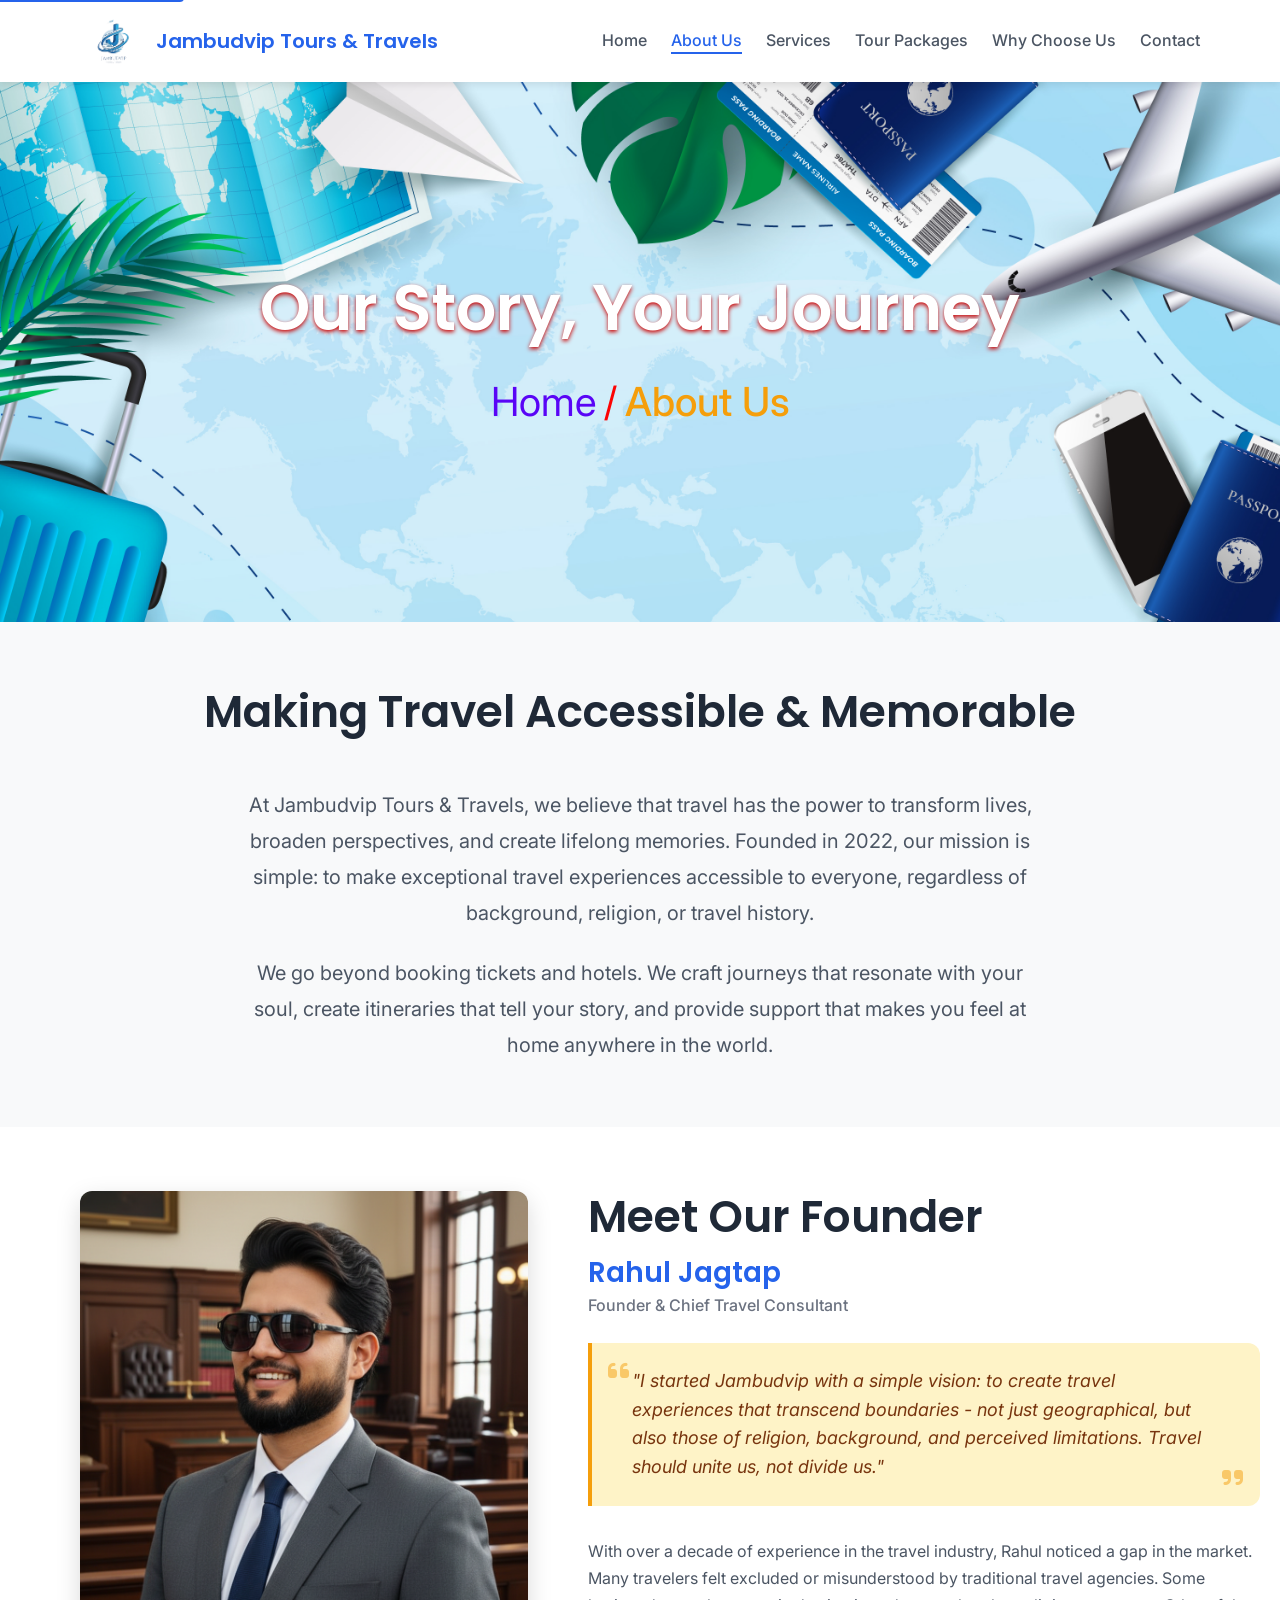
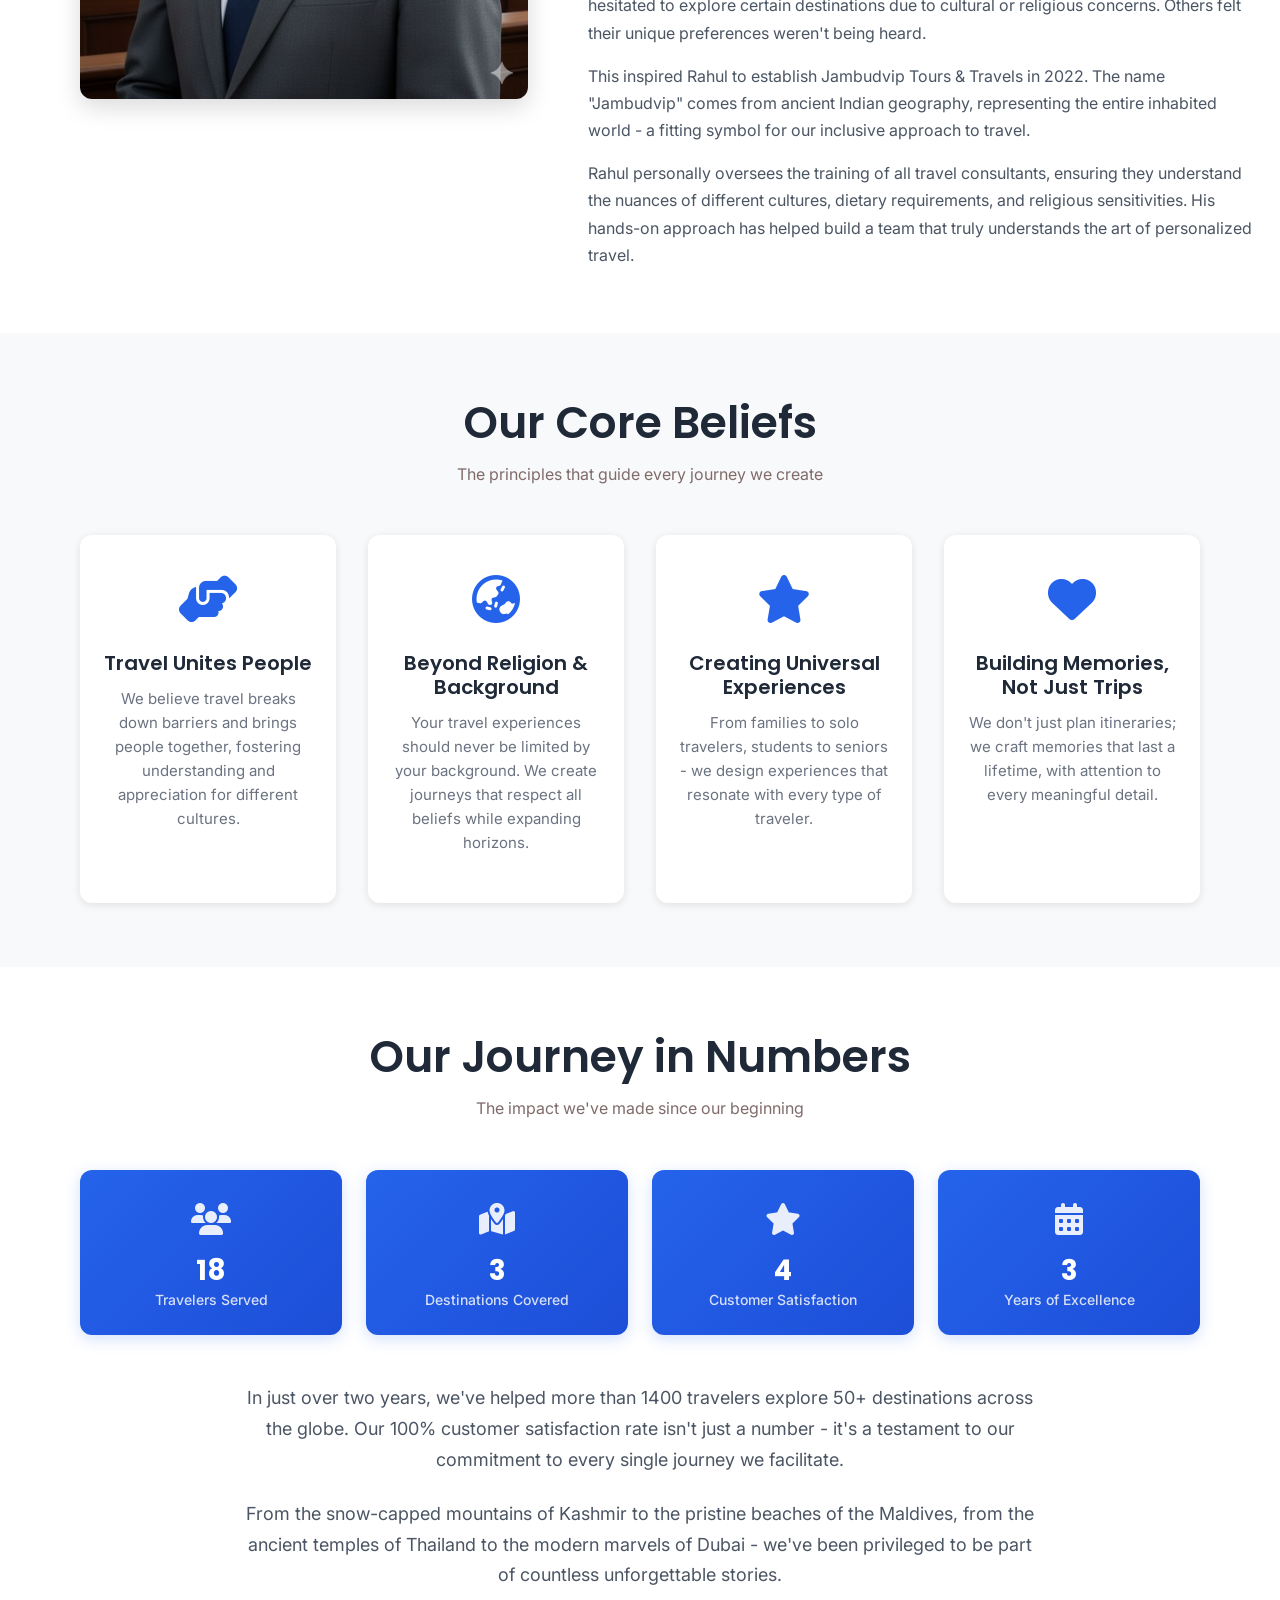
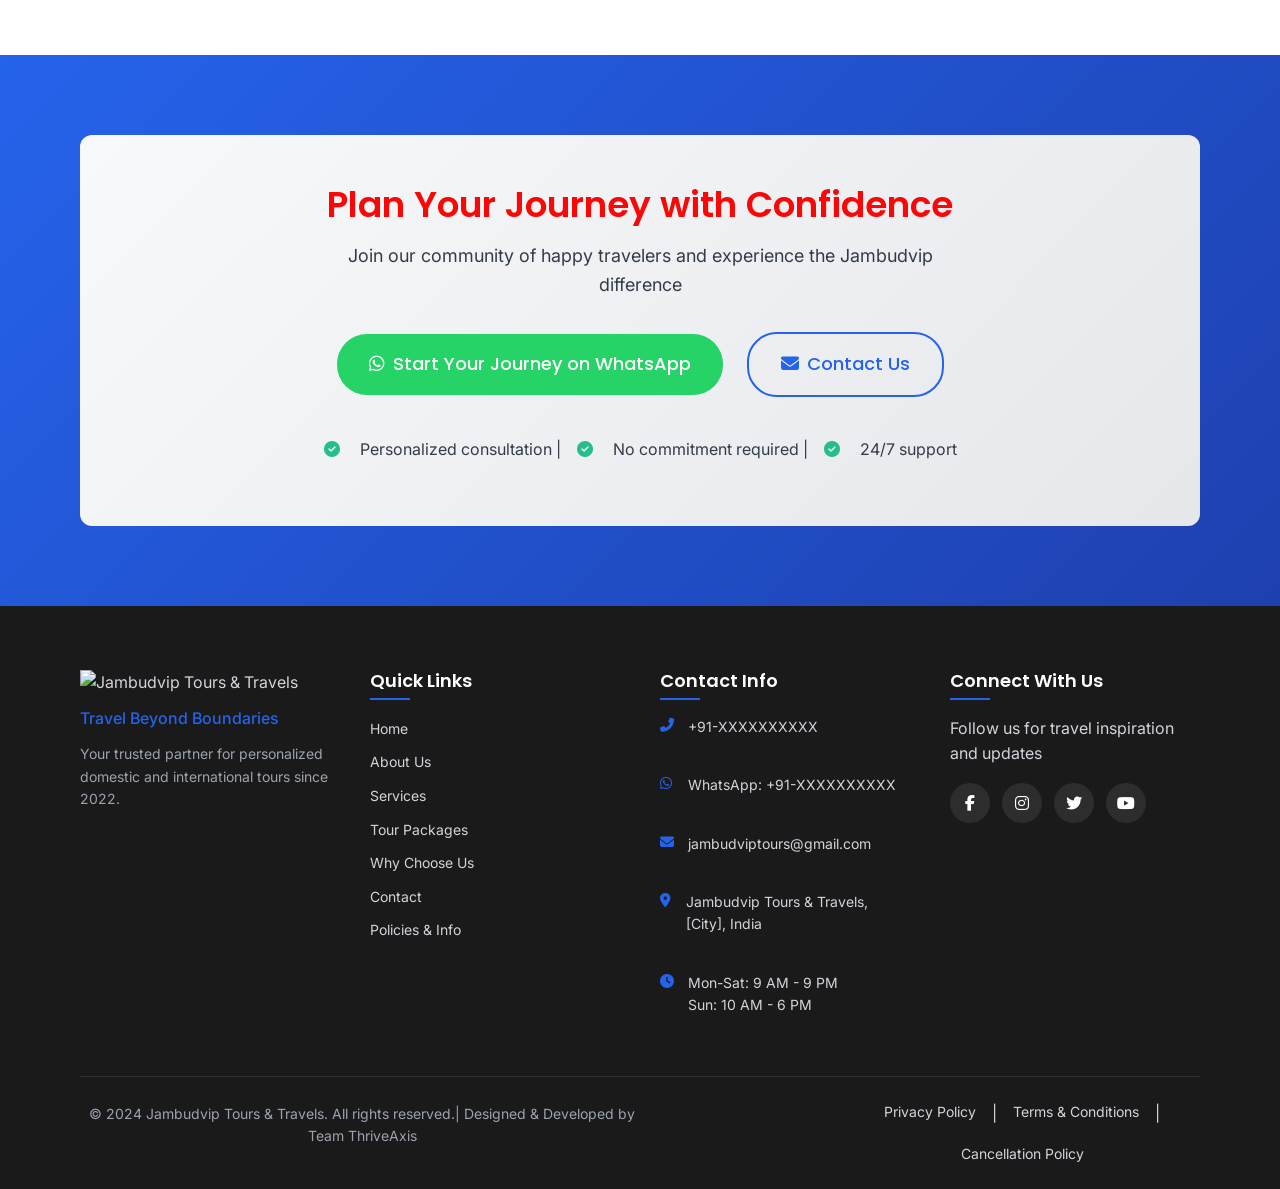
==== commit cb68d538: "Update about.html" ====
--- a/about.html
+++ b/about.html
@@ -165,7 +165,7 @@
             <div class="container">
                 <div class="founder-content">
                     <div class="founder-image">
-                        <img src="assets/founder.jpeg" 
+                        <img src="assets/founder.png" 
                              alt="Rahul Jagtap, Founder of Jambudvip Tours & Travels" 
                              loading="lazy">
                     </div>
@@ -570,4 +570,5 @@
         });
     </script>
 </body>
-</html>+
+</html>
--- a/css/responsive.css
+++ b/css/responsive.css
@@ -625,6 +625,22 @@
     
     .founder-content {
         flex-direction: column;
+        gap: 32px;
+    }
+    
+    .founder-image {
+        width: 100%;
+        max-width: 280px;
+        margin: 0 auto;
+        border-radius: 12px;
+        overflow: hidden;
+        box-shadow: 0 4px 12px rgba(0, 0, 0, 0.15);
+    }
+    
+    .founder-image img {
+        width: 100%;
+        height: auto;
+        display: block;
     }
     
     .founder-quote {
@@ -680,10 +696,30 @@
     .founder-content {
         flex-direction: row;
         gap: 40px;
+        align-items: flex-start;
     }
     
     .founder-image {
-        flex: 0 0 40%;
+        flex: 0 0 45%;
+        max-width: 45%;
+        border-radius: 12px;
+        overflow: hidden;
+        box-shadow: 0 4px 16px rgba(0, 0, 0, 0.15);
+    }
+    
+    .founder-image img {
+        width: 100%;
+        height: auto;
+        display: block;
+        transition: transform 0.5s ease;
+    }
+    
+    .founder-image:hover img {
+        transform: scale(1.03);
+    }
+    
+    .founder-details {
+        flex: 0 0 55%;
     }
     
     .belief-grid {
@@ -698,6 +734,38 @@
     .cta-actions {
         flex-direction: row;
         justify-content: center;
+    }
+}
+
+/* Desktop adjustments for reference */
+@media (min-width: 1024px) {
+    .founder-content {
+        flex-direction: row;
+        gap: 60px;
+        align-items: flex-start;
+    }
+    
+    .founder-image {
+        flex: 0 0 40%;
+        max-width: 40%;
+        border-radius: 12px;
+        overflow: hidden;
+        box-shadow: 0 8px 24px rgba(0, 0, 0, 0.15);
+    }
+    
+    .founder-image img {
+        width: 100%;
+        height: auto;
+        display: block;
+        transition: transform 0.5s ease;
+    }
+    
+    .founder-image:hover img {
+        transform: scale(1.05);
+    }
+    
+    .founder-details {
+        flex: 0 0 60%;
     }
 }
 
@@ -836,259 +904,757 @@
    TOUR PACKAGES PAGE RESPONSIVE ADJUSTMENTS
    ============================================ */
 
+.package-categories {
+    padding: 40px 0 20px;
+    background-color: #F8F9FA;
+}
+
+.category-tabs {
+    display: flex;
+    flex-wrap: wrap;
+    justify-content: center;
+    gap: 12px;
+    margin-top: 24px;
+    overflow-x: auto;
+    padding-bottom: 10px;
+}
+
+.category-tabs::-webkit-scrollbar {
+    height: 6px;
+}
+
+.category-tabs::-webkit-scrollbar-track {
+    background: #f1f1f1;
+    border-radius: 3px;
+}
+
+.category-tabs::-webkit-scrollbar-thumb {
+    background: #2563EB;
+    border-radius: 3px;
+}
+
+.category-tab {
+    padding: 12px 24px;
+    background-color: white;
+    border: 2px solid #E5E7EB;
+    border-radius: 24px;
+    font-family: 'Poppins', sans-serif;
+    font-weight: 500;
+    color: #6B7280;
+    cursor: pointer;
+    transition: all 0.3s ease;
+    white-space: nowrap;
+    flex-shrink: 0;
+}
+
+.category-tab:hover {
+    border-color: #2563EB;
+    color: #2563EB;
+}
+
+.category-tab.active {
+    background-color: #2563EB;
+    border-color: #2563EB;
+    color: white;
+}
+
+/* Package Grid Section */
+.package-grid-section {
+    padding: 40px 0 80px;
+    background-color: #F8F9FA;
+}
+
+.package-panel {
+    display: none;
+}
+
+.package-panel.active {
+    display: block;
+}
+
+.package-grid {
+    display: grid;
+    grid-template-columns: 1fr;
+    gap: 32px;
+    margin-top: 40px;
+}
+
+@media (min-width: 640px) {
+    .package-grid {
+        grid-template-columns: repeat(2, 1fr);
+        gap: 24px;
+    }
+}
+
+@media (min-width: 1024px) {
+    .package-grid {
+        grid-template-columns: repeat(3, 1fr);
+    }
+}
+
+/* Package Card */
+.package-card {
+    background-color: white;
+    border-radius: 12px;
+    overflow: hidden;
+    box-shadow: 0 4px 16px rgba(0, 0, 0, 0.1);
+    transition: transform 0.3s ease, box-shadow 0.3s ease;
+    display: flex;
+    flex-direction: column;
+    height: 100%;
+}
+
+.package-card:hover,
+.package-card.card-hover {
+    transform: translateY(-8px);
+    box-shadow: 0 12px 32px rgba(0, 0, 0, 0.15);
+}
+
+.package-image {
+    position: relative;
+    height: 200px;
+    overflow: hidden;
+}
+
+.package-image img {
+    width: 100%;
+    height: 100%;
+    object-fit: cover;
+    transition: transform 0.5s ease;
+}
+
+.package-card:hover .package-image img {
+    transform: scale(1.05);
+}
+
+.package-badge {
+    position: absolute;
+    top: 16px;
+    right: 16px;
+    background-color: rgba(255, 255, 255, 0.9);
+    padding: 6px 12px;
+    border-radius: 20px;
+    display: flex;
+    align-items: center;
+    gap: 6px;
+    font-size: 14px;
+    font-weight: 500;
+    color: #1F2937;
+    backdrop-filter: blur(4px);
+}
+
+.package-badge i {
+    color: #2563EB;
+}
+
+.package-content {
+    padding: 24px;
+    flex: 1;
+    display: flex;
+    flex-direction: column;
+}
+
+.package-header {
+    margin-bottom: 12px;
+}
+
+.package-title {
+    font-size: 22px;
+    margin-bottom: 8px;
+    color: #1F2937;
+    line-height: 1.2;
+}
+
+.package-rating {
+    display: flex;
+    align-items: center;
+    gap: 4px;
+    color: #F59E0B;
+    font-size: 14px;
+}
+
+.rating-text {
+    margin-left: 8px;
+    color: #6B7280;
+    font-size: 13px;
+}
+
+.package-duration {
+    display: flex;
+    align-items: center;
+    gap: 8px;
+    color: #6B7280;
+    font-size: 14px;
+    margin-bottom: 16px;
+}
+
+.package-duration i {
+    color: #2563EB;
+}
+
+.package-highlights {
+    margin-bottom: 20px;
+    flex: 1;
+}
+
+.package-highlights h4 {
+    font-size: 16px;
+    margin-bottom: 8px;
+    color: #1F2937;
+    font-weight: 600;
+}
+
+.highlights-list {
+    list-style: none;
+    padding: 0;
+    margin: 0;
+}
+
+.highlights-list li {
+    position: relative;
+    padding-left: 16px;
+    margin-bottom: 6px;
+    font-size: 14px;
+    color: #4B5563;
+    line-height: 1.4;
+}
+
+.highlights-list li:before {
+    content: '•';
+    position: absolute;
+    left: 0;
+    color: #2563EB;
+    font-weight: bold;
+}
+
+.package-price {
+    margin-bottom: 20px;
+    padding: 16px;
+    background-color: #F8F9FA;
+    border-radius: 8px;
+}
+
+.price-info {
+    display: flex;
+    align-items: baseline;
+    flex-wrap: wrap;
+    gap: 4px;
+    margin-bottom: 8px;
+}
+
+.price-label {
+    font-size: 12px;
+    color: #6B7280;
+    text-transform: uppercase;
+}
+
+.price-amount {
+    font-family: 'Poppins', sans-serif;
+    font-size: 28px;
+    font-weight: 700;
+    color: #2563EB;
+}
+
+.price-note {
+    font-size: 12px;
+    color: #6B7280;
+}
+
+.includes-text {
+    font-size: 13px;
+    color: #10B981;
+    font-weight: 500;
+}
+
+.package-actions {
+    display: flex;
+    flex-direction: column;
+    gap: 12px;
+    margin-top: auto;
+}
+
+.btn-package-details {
+    background: none;
+    border: 2px solid #E5E7EB;
+    color: #6B7280;
+    padding: 10px 20px;
+    border-radius: 24px;
+    font-family: 'Poppins', sans-serif;
+    font-weight: 500;
+    cursor: pointer;
+    transition: all 0.3s ease;
+}
+
+.btn-package-details:hover {
+    border-color: #2563EB;
+    color: #2563EB;
+}
+
+.no-packages-message {
+    grid-column: 1 / -1;
+    text-align: center;
+    padding: 60px 20px;
+    background-color: white;
+    border-radius: 12px;
+    box-shadow: 0 4px 16px rgba(0, 0, 0, 0.1);
+}
+
+.no-packages-message i {
+    color: #2563EB;
+    margin-bottom: 20px;
+}
+
+.no-packages-message h3 {
+    font-size: 24px;
+    margin-bottom: 12px;
+    color: #1F2937;
+}
+
+.no-packages-message p {
+    color: #6B7280;
+    margin-bottom: 8px;
+    max-width: 500px;
+    margin-left: auto;
+    margin-right: auto;
+}
+
+.no-packages-message .btn {
+    margin-top: 20px;
+}
+
+/* Custom Tour Section */
+.custom-tour {
+    padding: 80px 0;
+    background: linear-gradient(135deg, #004db9 0%, #0361f7 100%);
+    color: white;
+}
+
+.custom-tour-content {
+    display: flex;
+    flex-direction: column;
+    gap: 48px;
+}
+
+@media (min-width: 768px) {
+    .custom-tour-content {
+        flex-direction: row;
+        align-items: flex-start;
+    }
+}
+
+.custom-tour-text {
+    flex: 1;
+}
+
+.custom-tour-subtitle {
+    font-size: 18px;
+    opacity: 0.9;
+    margin-bottom: 32px;
+    line-height: 1.6;
+}
+
+.custom-tour-features {
+    display: flex;
+    flex-direction: column;
+    gap: 16px;
+}
+
+.feature {
+    display: flex;
+    align-items: center;
+    gap: 12px;
+    font-size: 16px;
+}
+
+.feature i {
+    color: #10B981;
+    font-size: 20px;
+}
+
+.custom-tour-form {
+    flex: 1;
+    background-color: white;
+    border-radius: 12px;
+    padding: 32px;
+    box-shadow: 0 8px 32px rgba(0, 0, 0, 0.2);
+}
+
+.tour-form {
+    display: grid;
+    grid-template-columns: 1fr;
+    gap: 20px;
+}
+
+@media (min-width: 768px) {
+    .tour-form {
+        grid-template-columns: repeat(2, 1fr);
+    }
+}
+
+.form-group {
+    display: flex;
+    flex-direction: column;
+}
+
+.form-group.full-width {
+    grid-column: 1 / -1;
+}
+
+.tour-form label {
+    font-size: 14px;
+    font-weight: 500;
+    color: #1F2937;
+    margin-bottom: 6px;
+}
+
+.tour-form input,
+.tour-form select,
+.tour-form textarea {
+    padding: 12px 16px;
+    border: 1px solid #D1D5DB;
+    border-radius: 8px;
+    font-family: 'Inter', sans-serif;
+    font-size: 16px;
+    color: #1F2937;
+    background-color: white;
+    transition: border-color 0.3s ease;
+}
+
+.tour-form input:focus,
+.tour-form select:focus,
+.tour-form textarea:focus {
+    outline: none;
+    border-color: #2563EB;
+}
+
+.tour-form textarea {
+    resize: vertical;
+    min-height: 100px;
+}
+
+.form-actions {
+    grid-column: 1 / -1;
+    text-align: center;
+    margin-top: 20px;
+}
+
+.form-note {
+    font-size: 14px;
+    color: #6B7280;
+    margin-top: 12px;
+}
+
+/* Modal Styles - FIXED */
+.modal-overlay {
+    position: fixed;
+    top: 0;
+    left: 0;
+    width: 100%;
+    height: 100%;
+    background-color: rgba(0, 0, 0, 0.7);
+    z-index: 10000;
+    display: flex;
+    align-items: center;
+    justify-content: center;
+    padding: 20px;
+    backdrop-filter: blur(4px);
+    opacity: 0;
+    visibility: hidden;
+    transition: opacity 0.3s ease, visibility 0.3s ease;
+}
+
+.modal-overlay.active {
+    opacity: 1;
+    visibility: visible;
+}
+
+/* Prevent scrolling when modal is open */
+body.modal-open {
+    overflow: hidden !important;
+    position: fixed;
+    width: 100%;
+    height: 100%;
+}
+
+.modal {
+    background-color: white;
+    border-radius: 12px;
+    max-width: 900px;
+    width: 100%;
+    max-height: 90vh;
+    overflow-y: auto;
+    position: relative;
+    box-shadow: 0 20px 60px rgba(0, 0, 0, 0.3);
+    transform: translateY(20px);
+    transition: transform 0.3s ease;
+}
+
+.modal-overlay.active .modal {
+    transform: translateY(0);
+}
+
+.modal-close {
+    position: absolute;
+    top: 20px;
+    right: 20px;
+    width: 40px;
+    height: 40px;
+    border-radius: 50%;
+    background-color: #F3F4F6;
+    border: none;
+    display: flex;
+    align-items: center;
+    justify-content: center;
+    cursor: pointer;
+    z-index: 10;
+    transition: background-color 0.3s ease, transform 0.2s ease;
+}
+
+.modal-close:hover {
+    background-color: #E5E7EB;
+    transform: scale(1.1);
+}
+
+.modal-close i {
+    color: #6B7280;
+    font-size: 20px;
+}
+
+.modal-content {
+    padding: 40px;
+}
+
 @media (max-width: 767px) {
-    .category-tabs {
-        flex-wrap: nowrap;
-        overflow-x: auto;
-        scroll-snap-type: x mandatory;
-        -webkit-overflow-scrolling: touch;
-        padding-bottom: 8px;
-        margin: 0 -16px;
-        padding-left: 16px;
-        padding-right: 16px;
-    }
-    
-    .category-tabs::-webkit-scrollbar {
-        display: none;
-    }
-    
-    .category-tab {
-        scroll-snap-align: start;
-        flex-shrink: 0;
-        white-space: nowrap;
-        padding: 10px 20px;
-        font-size: 14px;
-    }
-    
-    .category-dropdown {
-        width: 100%;
-    }
-    
-    .category-select {
-        width: 100%;
-        max-width: 100%;
-    }
-    
-    .package-grid {
-        grid-template-columns: 1fr;
-        gap: 24px;
-    }
-    
-    .package-content {
-        padding: 20px 16px;
-    }
-    
-    .package-title {
-        font-size: 20px;
-    }
-    
-    .price-amount {
-        font-size: 24px;
-    }
-    
-    .package-actions {
-        flex-direction: column;
-        gap: 12px;
-    }
-    
-    .btn-package-details,
-    .btn-whatsapp {
-        width: 100%;
-        text-align: center;
-        justify-content: center;
-    }
-    
-    .custom-tour-content {
-        flex-direction: column;
-        gap: 32px;
-    }
-    
-    .custom-tour-form {
-        padding: 24px 20px;
-    }
-    
-    .tour-form {
-        grid-template-columns: 1fr;
-    }
-    
-    .modal {
-        width: calc(100% - 32px);
-        max-height: 85vh;
-        margin: 16px;
-    }
-    
     .modal-content {
         padding: 20px;
     }
-    
+}
+
+.modal-package-header {
+    margin-bottom: 24px;
+}
+
+.modal-title {
+    font-size: 32px;
+    color: #1F2937;
+    margin-bottom: 12px;
+}
+
+@media (max-width: 767px) {
     .modal-title {
         font-size: 24px;
     }
-    
-    .modal-package-meta {
-        flex-direction: column;
-        align-items: flex-start;
-        gap: 8px;
-        font-size: 14px;
-    }
-    
+}
+
+.modal-package-meta {
+    display: flex;
+    flex-wrap: wrap;
+    gap: 20px;
+    align-items: center;
+    color: #6B7280;
+    font-size: 16px;
+}
+
+.modal-location,
+.modal-duration,
+.modal-rating {
+    display: flex;
+    align-items: center;
+    gap: 6px;
+}
+
+.modal-location i,
+.modal-duration i,
+.modal-rating i {
+    color: #2563EB;
+}
+
+.modal-rating i {
+    color: #F59E0B;
+}
+
+.modal-package-image {
+    margin-bottom: 32px;
+    border-radius: 8px;
+    overflow: hidden;
+}
+
+.modal-package-image img {
+    width: 100%;
+    height: 300px;
+    object-fit: cover;
+}
+
+.modal-package-content {
+    display: flex;
+    flex-direction: column;
+    gap: 32px;
+}
+
+.modal-section h3 {
+    font-size: 20px;
+    color: #1F2937;
+    margin-bottom: 16px;
+    padding-bottom: 8px;
+    border-bottom: 2px solid #E5E7EB;
+}
+
+.modal-section p {
+    color: #4B5563;
+    line-height: 1.6;
+}
+
+.itinerary-days {
+    display: flex;
+    flex-direction: column;
+    gap: 20px;
+}
+
+.itinerary-day h4 {
+    font-size: 18px;
+    color: #2563EB;
+    margin-bottom: 6px;
+}
+
+.itinerary-day p {
+    color: #4B5563;
+    line-height: 1.6;
+}
+
+.inclusions-exclusions {
+    display: grid;
+    grid-template-columns: 1fr;
+    gap: 24px;
+}
+
+@media (min-width: 768px) {
+    .inclusions-exclusions {
+        grid-template-columns: repeat(2, 1fr);
+    }
+}
+
+.inclusions h4,
+.exclusions h4 {
+    font-size: 18px;
+    margin-bottom: 12px;
+    display: flex;
+    align-items: center;
+    gap: 8px;
+}
+
+.inclusions h4 i {
+    color: #10B981;
+}
+
+.exclusions h4 i {
+    color: #EF4444;
+}
+
+.inclusions ul,
+.exclusions ul {
+    list-style: none;
+    padding: 0;
+    margin: 0;
+}
+
+.inclusions li,
+.exclusions li {
+    position: relative;
+    padding-left: 24px;
+    margin-bottom: 8px;
+    color: #4B5563;
+    line-height: 1.5;
+}
+
+.inclusions li:before {
+    content: '✓';
+    position: absolute;
+    left: 0;
+    color: #10B981;
+    font-weight: bold;
+}
+
+.exclusions li:before {
+    content: '✗';
+    position: absolute;
+    left: 0;
+    color: #EF4444;
+    font-weight: bold;
+}
+
+.price-details {
+    background-color: #F8F9FA;
+    border-radius: 8px;
+    padding: 24px;
+}
+
+.price-breakdown {
+    margin-bottom: 16px;
+}
+
+.price-item {
+    display: flex;
+    justify-content: space-between;
+    padding: 12px 0;
+    border-bottom: 1px solid #E5E7EB;
+    color: #4B5563;
+}
+
+.price-total {
+    display: flex;
+    justify-content: space-between;
+    padding: 16px 0 0;
+    font-weight: 700;
+    font-size: 18px;
+    color: #1F2937;
+}
+
+.total-amount {
+    color: #2563EB;
+    font-size: 24px;
+}
+
+.price-notes {
+    font-size: 14px;
+    color: #6B7280;
+    display: flex;
+    align-items: flex-start;
+    gap: 8px;
+}
+
+.price-notes i {
+    color: #2563EB;
+    margin-top: 2px;
+}
+
+.modal-actions {
+    display: flex;
+    flex-direction: column;
+    gap: 16px;
+    padding-top: 24px;
+    border-top: 1px solid #E5E7EB;
+}
+
+@media (min-width: 768px) {
     .modal-actions {
-        flex-direction: column;
-        gap: 12px;
-    }
-    
-    .modal-actions .btn {
-        width: 100%;
-    }
-    
-    .inclusions-exclusions {
-        grid-template-columns: 1fr;
-        gap: 20px;
-    }
-}
-
-@media (min-width: 640px) and (max-width: 767px) {
-    .category-tabs {
+        flex-direction: row;
         justify-content: center;
-        flex-wrap: wrap;
-        overflow-x: visible;
-    }
-    
-    .category-tab {
-        flex-shrink: 1;
-    }
-    
-    .package-grid {
-        grid-template-columns: repeat(2, 1fr);
-        gap: 20px;
-    }
-}
-
-@media (min-width: 768px) and (max-width: 1023px) {
-    .package-grid {
-        grid-template-columns: repeat(2, 1fr);
-        gap: 20px;
-    }
-    
-    .package-content {
-        padding: 20px;
-    }
-    
-    .custom-tour-content {
-        flex-direction: row;
-        gap: 32px;
-    }
-    
-    .tour-form {
-        grid-template-columns: repeat(2, 1fr);
-    }
-    
-    .modal {
-        max-width: 700px;
-    }
-}
-
-@media (min-width: 1024px) and (max-width: 1279px) {
-    .package-grid {
-        grid-template-columns: repeat(3, 1fr);
-        gap: 24px;
-    }
-}
-
-@media (min-width: 1280px) {
-    .package-grid {
-        grid-template-columns: repeat(3, 1fr);
-        gap: 24px;
-    }
-}
-
-@media (min-width: 1400px) {
-    .package-grid {
-        grid-template-columns: repeat(4, 1fr);
-        gap: 24px;
-    }
-}
-
-/* Fix for filter tabs on very small screens */
-@media (max-width: 374px) {
-    .category-tab {
-        padding: 8px 16px;
-        font-size: 12px;
-    }
-    
-    .package-title {
-        font-size: 18px;
-    }
-    
-    .price-amount {
-        font-size: 22px;
-    }
-}
-
-/* Fix for modal on landscape mobile */
-@media (max-height: 600px) and (orientation: landscape) {
-    .modal {
-        max-height: 80vh;
-    }
-    
-    .modal-content {
-        padding: 15px;
-    }
-    
-    .modal-package-image img {
-        height: 200px;
-    }
-    
-    .inclusions-exclusions {
-        grid-template-columns: 1fr;
-    }
-}
-
-/* Touch device improvements */
-@media (hover: none) and (pointer: coarse) {
-    .category-tab {
-        padding: 14px 24px;
-        min-height: 44px;
-    }
-    
-    .btn-package-details,
-    .btn-whatsapp,
-    .btn-learn-more {
-        min-height: 44px;
-        display: flex;
-        align-items: center;
-        justify-content: center;
-    }
-    
-    .modal-close {
-        width: 44px;
-        height: 44px;
-    }
-    
-    /* Increase touch target size for carousel indicators while keeping visual size small */
-    .carousel-indicator {
-        min-width: 24px;
-        min-height: 24px;
-        margin: 0 4px;
-        display: flex;
-        align-items: center;
-        justify-content: center;
-    }
-    
-    .carousel-indicator::before {
-        content: '';
-        width: 8px;
-        height: 8px;
-        border-radius: 50%;
-        background-color: currentColor;
-        transition: all 0.3s ease;
-    }
-    
-    .carousel-indicator.active::before {
-        width: 10px;
-        height: 10px;
-    }
-}
+    }
+}
+
+/* Helper Classes */
+.visually-hidden {
+    position: absolute;
+    width: 1px;
+    height: 1px;
+    padding: 0;
+    margin: -1px;
+    overflow: hidden;
+    clip: rect(0, 0, 0, 0);
+    white-space: nowrap;
+    border: 0;
+}
+
 
 /* ============================================
    SPECIAL FIXES FOR CAROUSEL INDICATORS
@@ -1391,4 +1957,6 @@
     .process-connector:nth-child(4) {
         left: 50%;
     }
-}+
+}
+
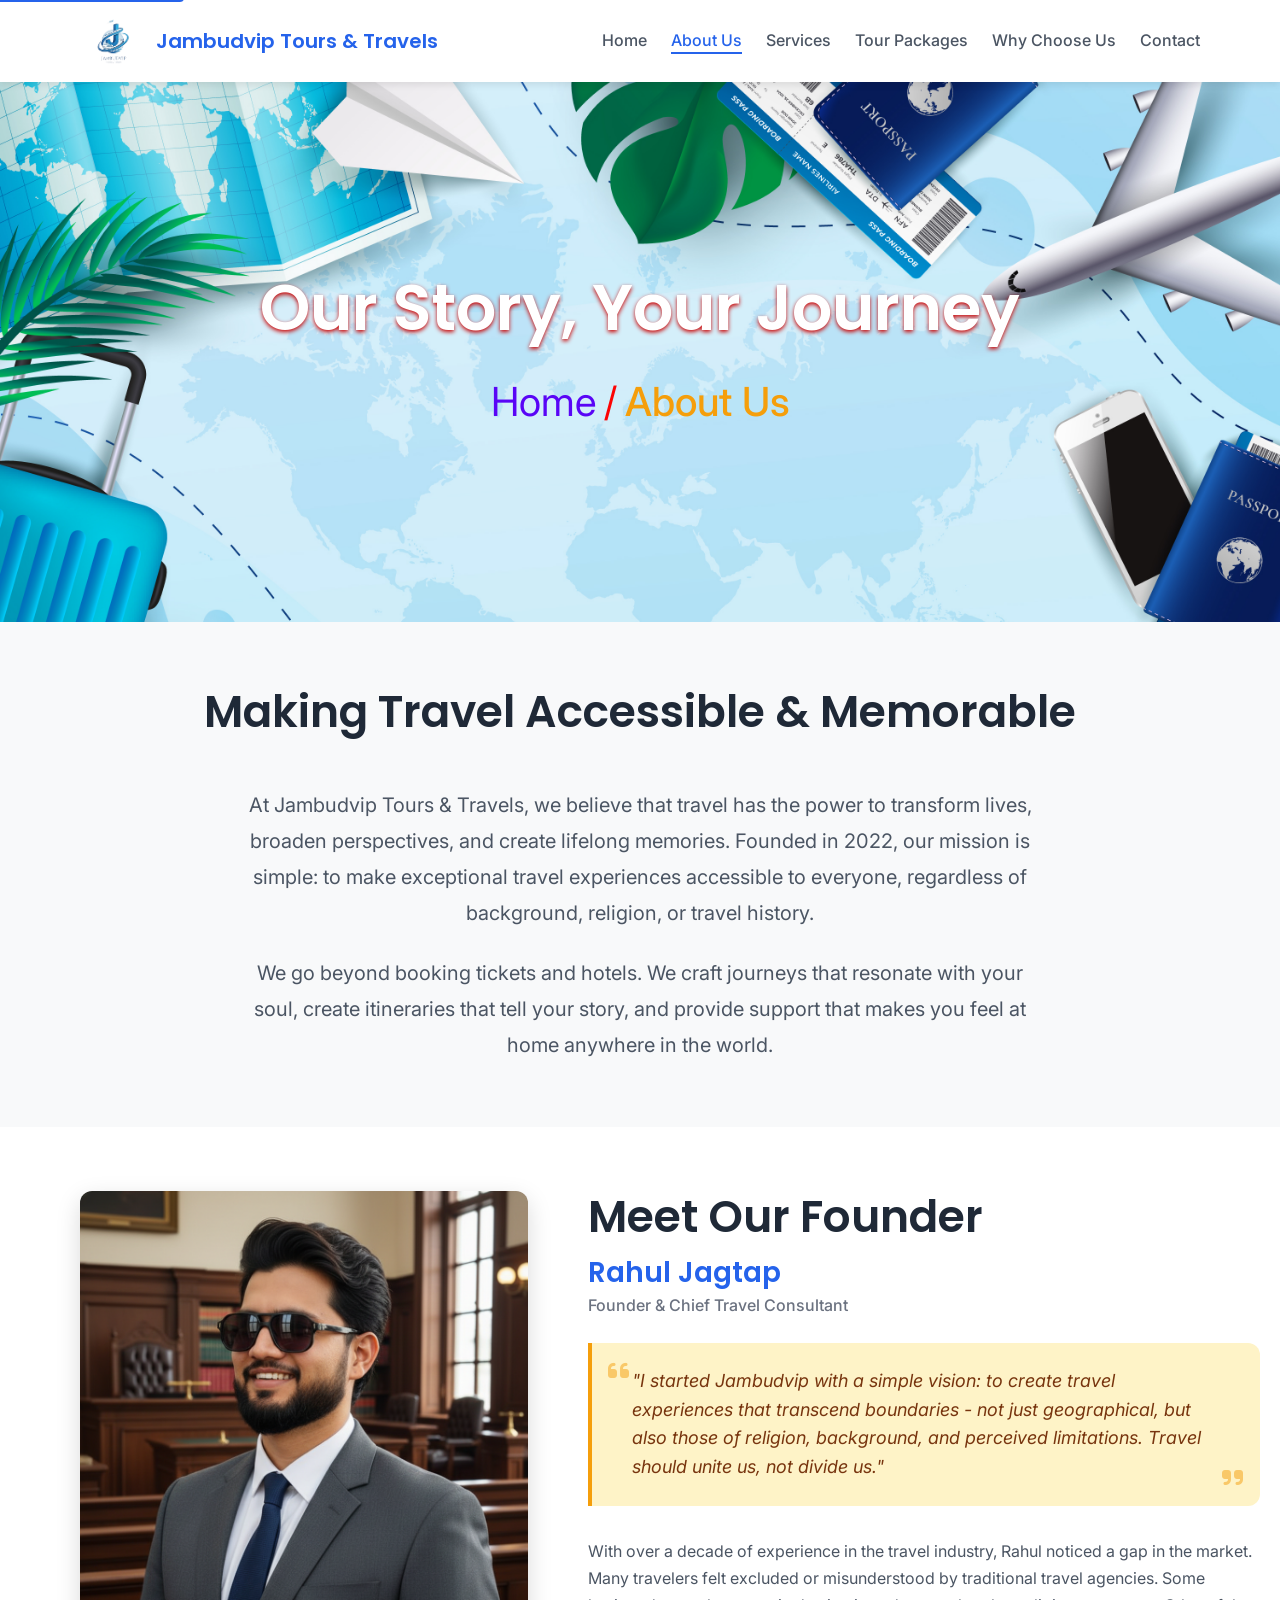
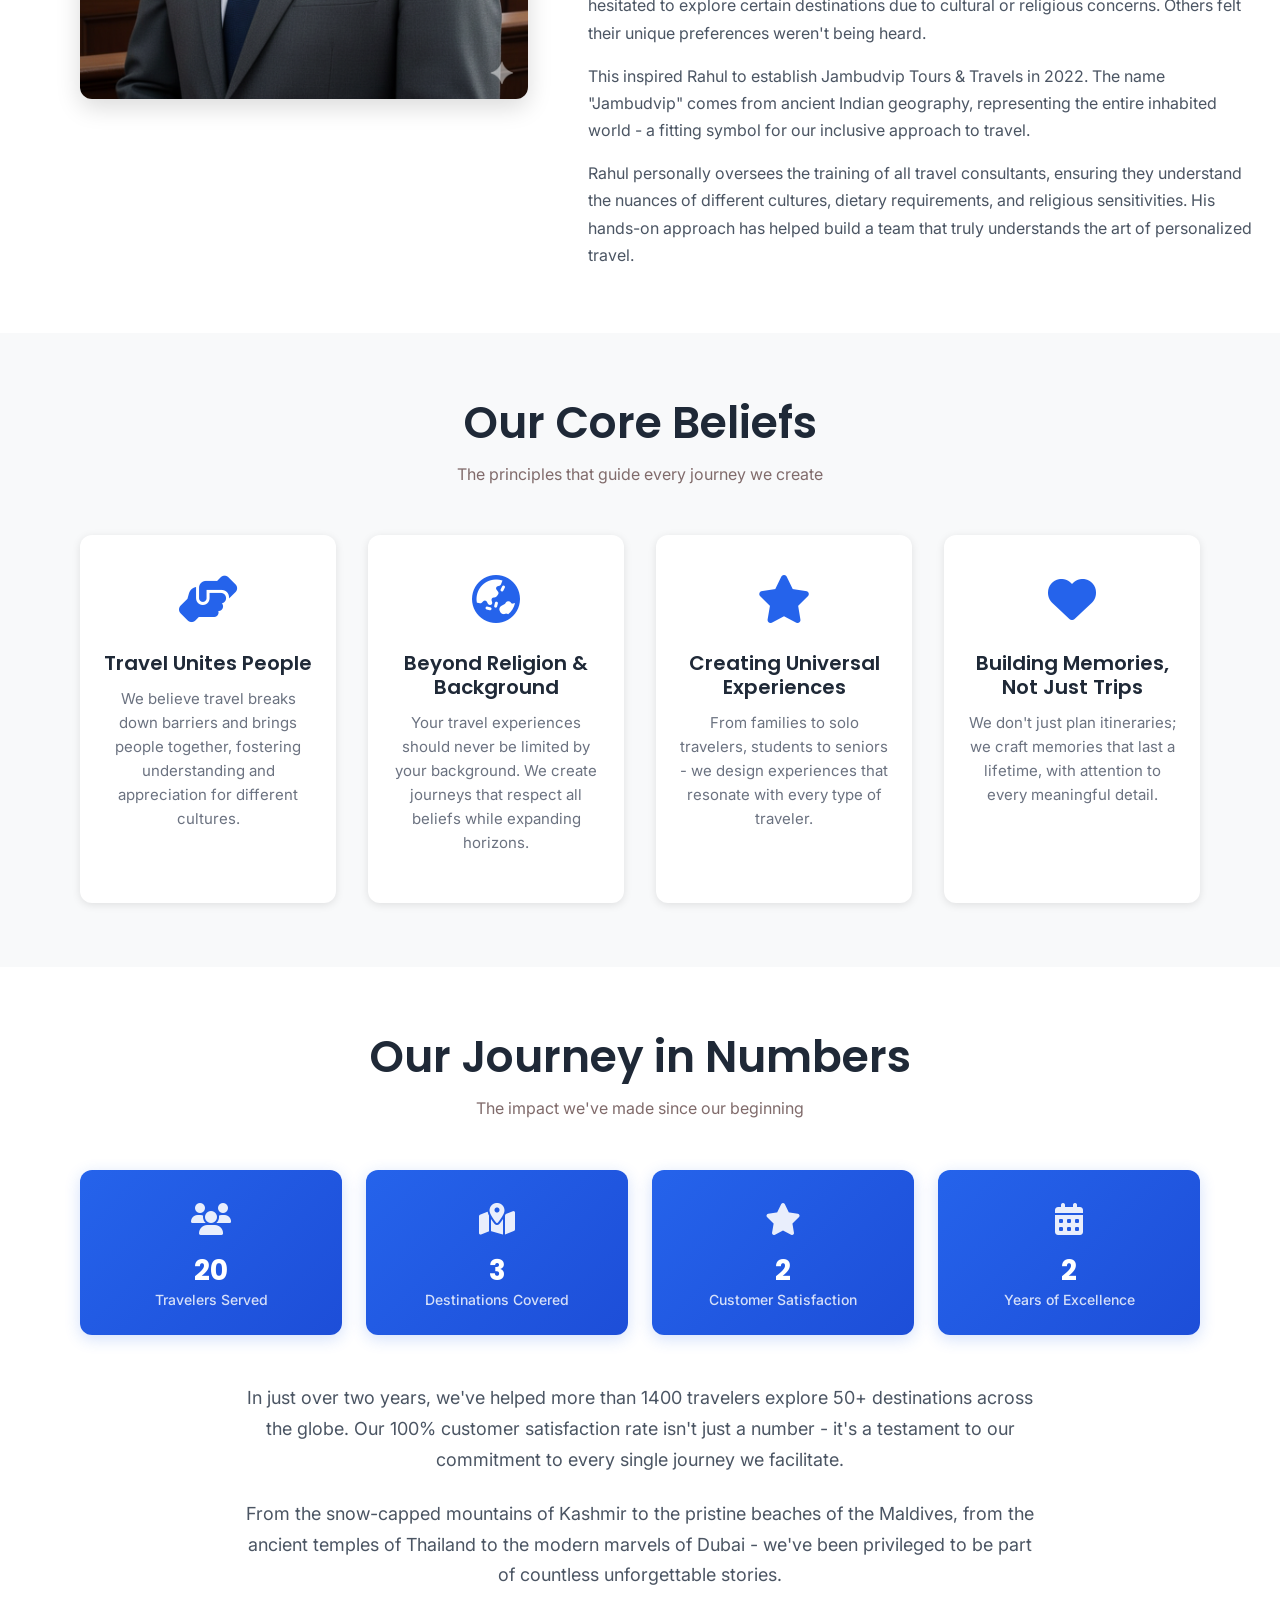
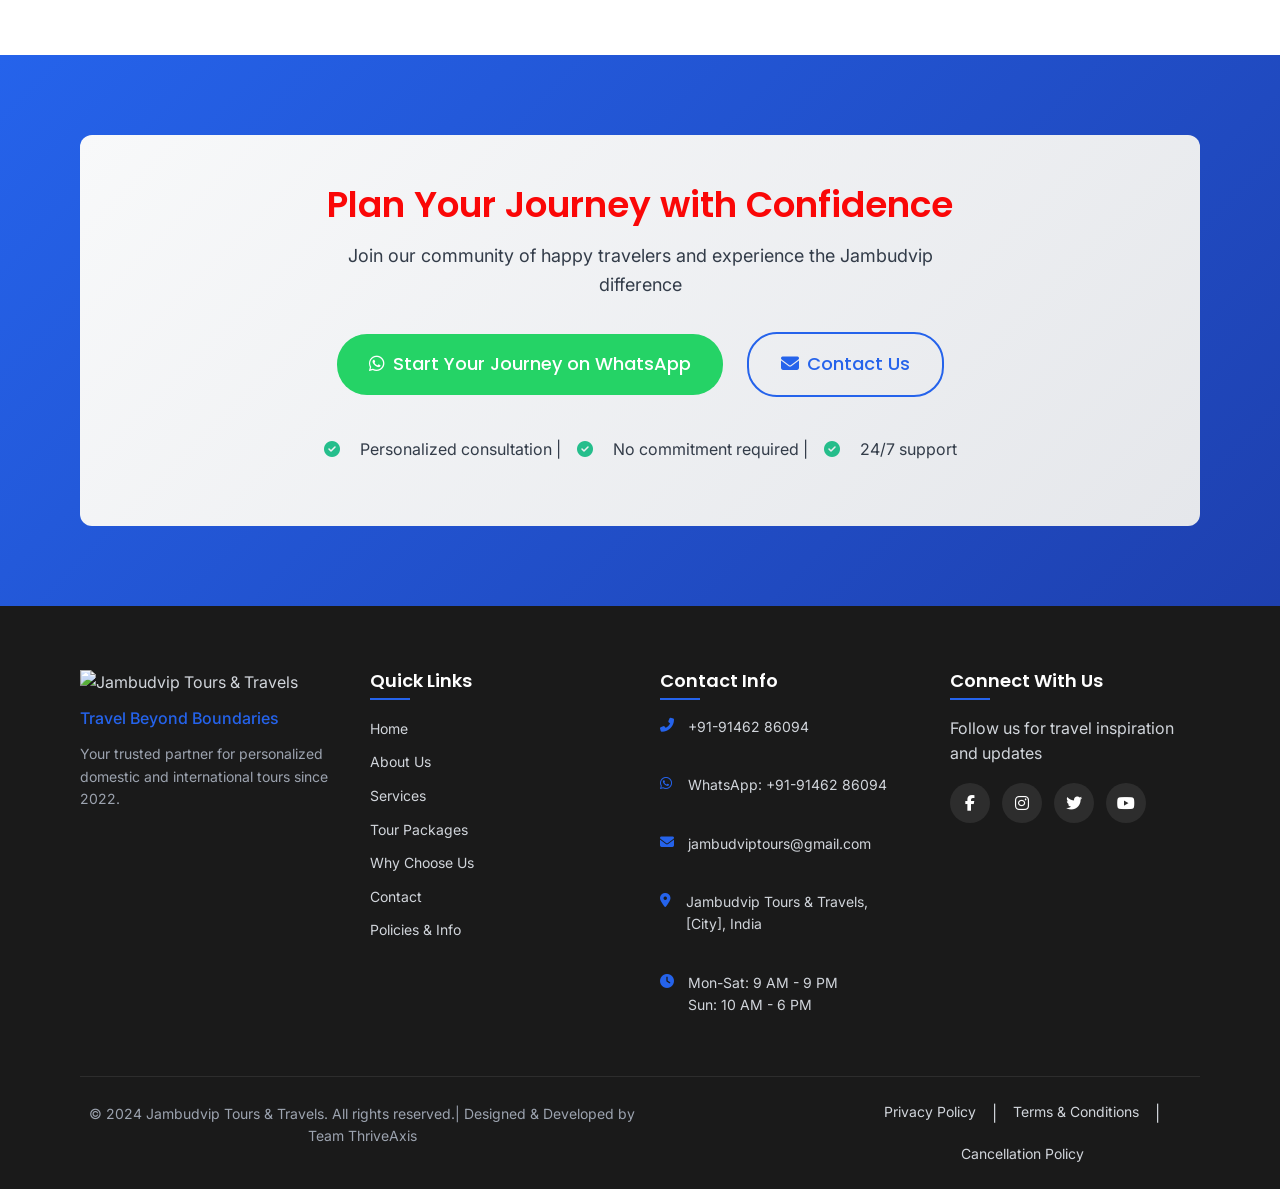
==== commit b2fc43ae: "Update about.html" ====
--- a/about.html
+++ b/about.html
@@ -405,11 +405,11 @@
                     <ul class="contact-info">
                         <li>
                             <i class="fas fa-phone-alt contact-icon"></i>
-                            <a href="tel:+91-XXXXXXXXXX">+91-XXXXXXXXXX</a>
+                            <a href="tel:+91-91462 86094">+91-91462 86094</a>
                         </li>
                         <li>
                             <i class="fab fa-whatsapp contact-icon"></i>
-                            <a href="https://wa.me/91462 86094" target="_blank">WhatsApp: +91-XXXXXXXXXX</a>
+                            <a href="https://wa.me/91462 86094" target="_blank">WhatsApp: +91-91462 86094</a>
                         </li>
                         <li>
                             <i class="fas fa-envelope contact-icon"></i>
@@ -572,3 +572,4 @@
 </body>
 
 </html>
+
